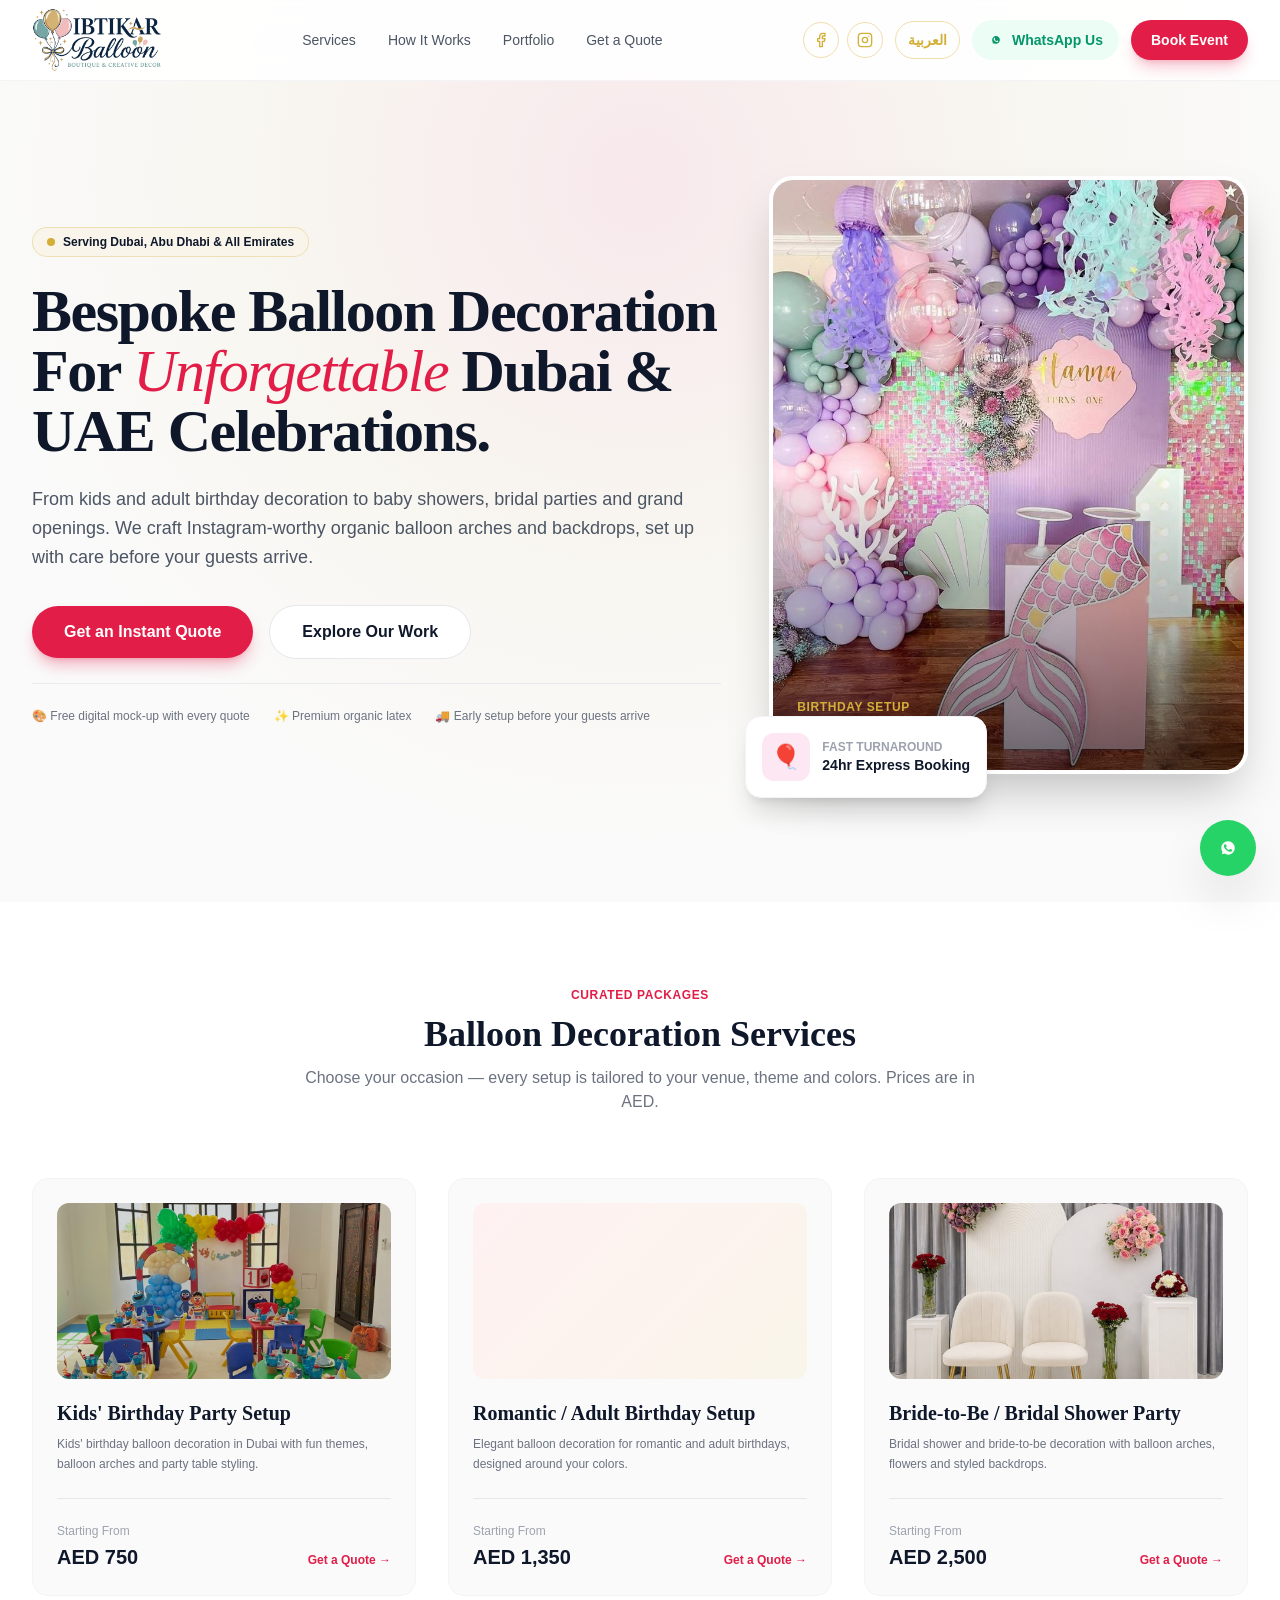
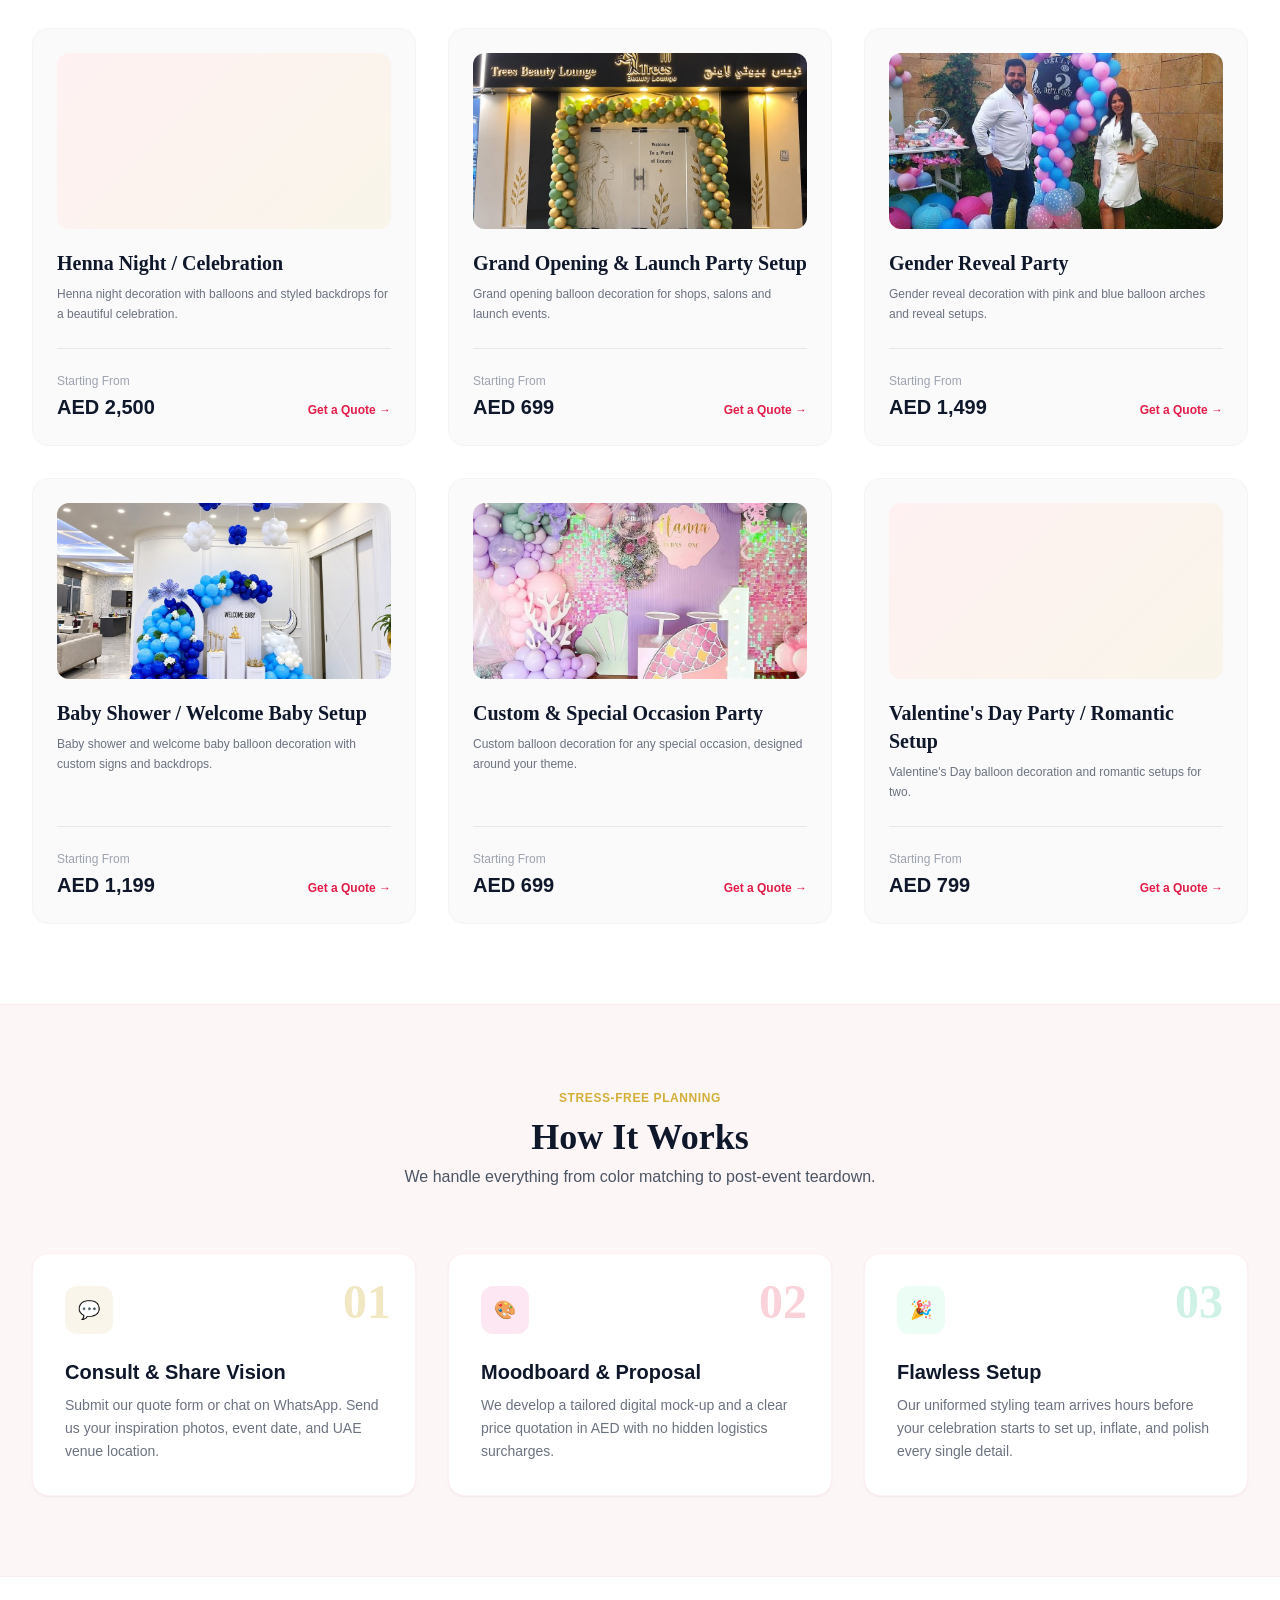
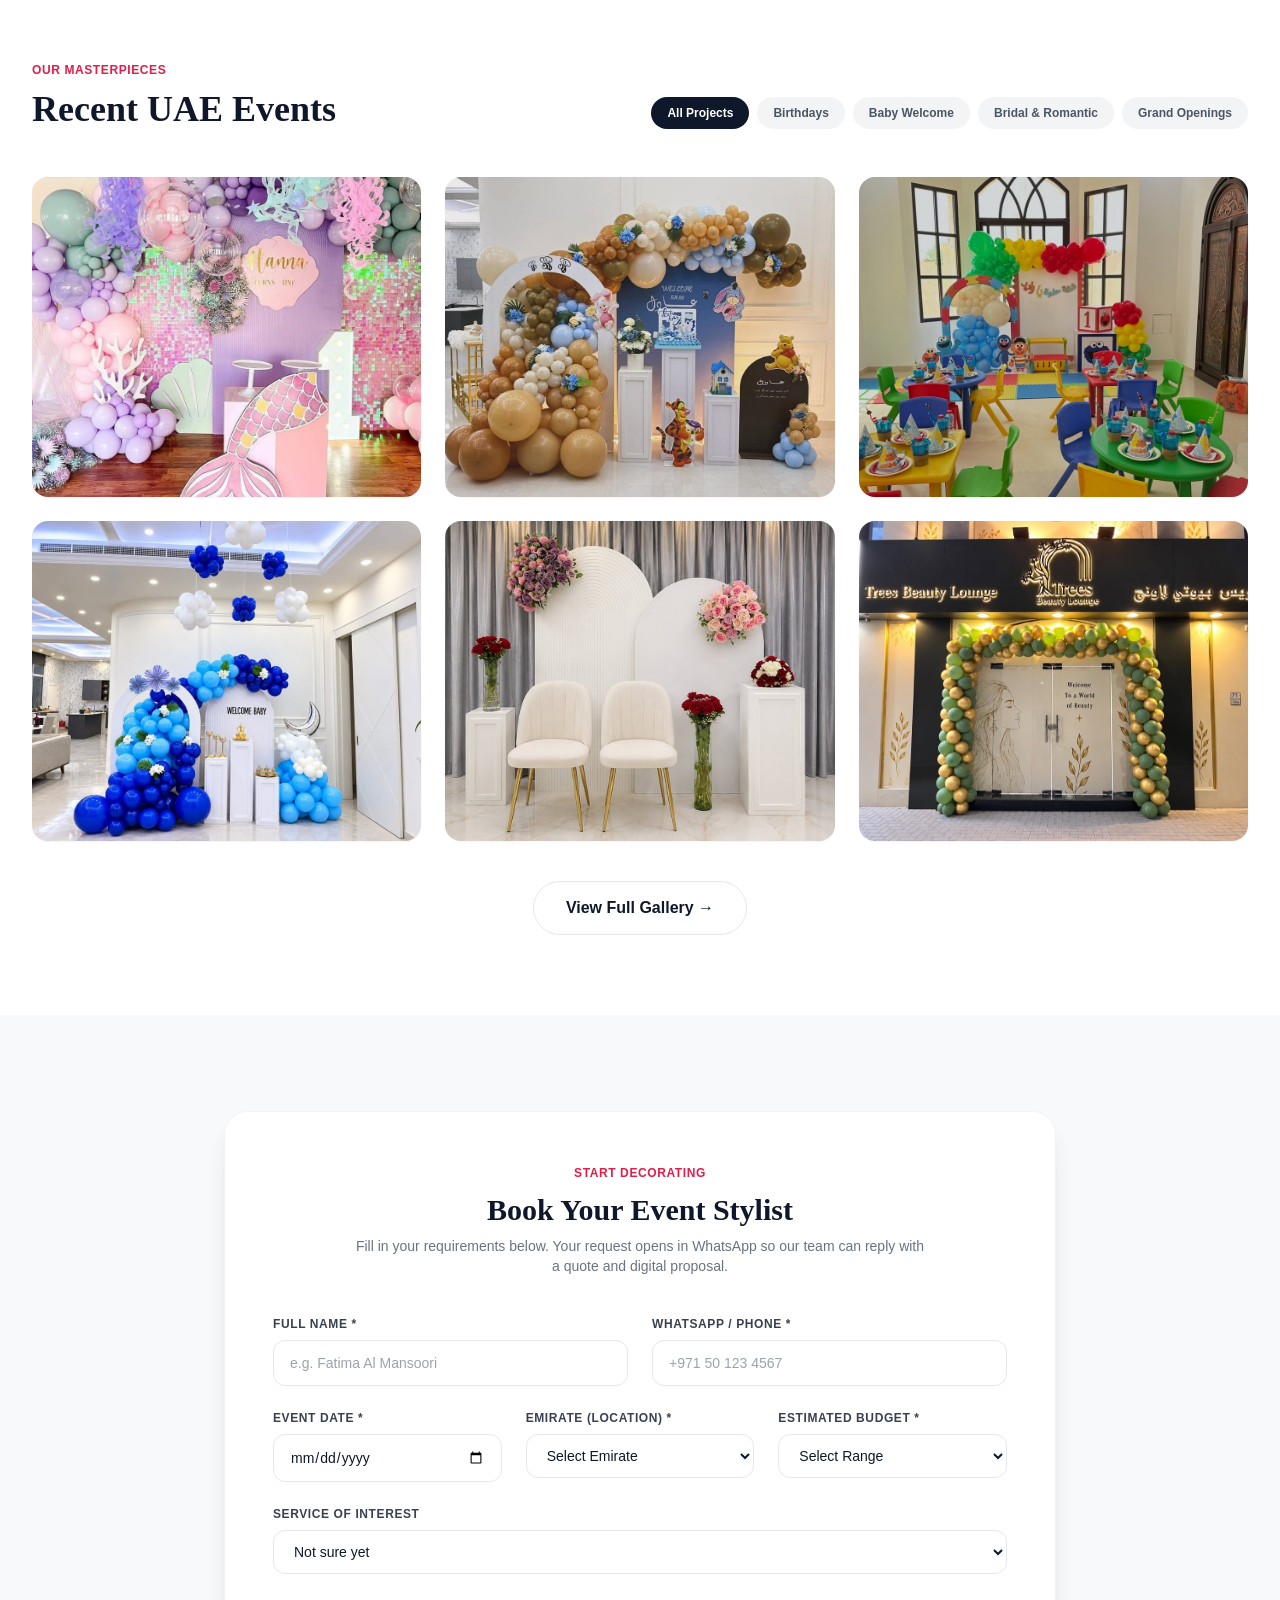
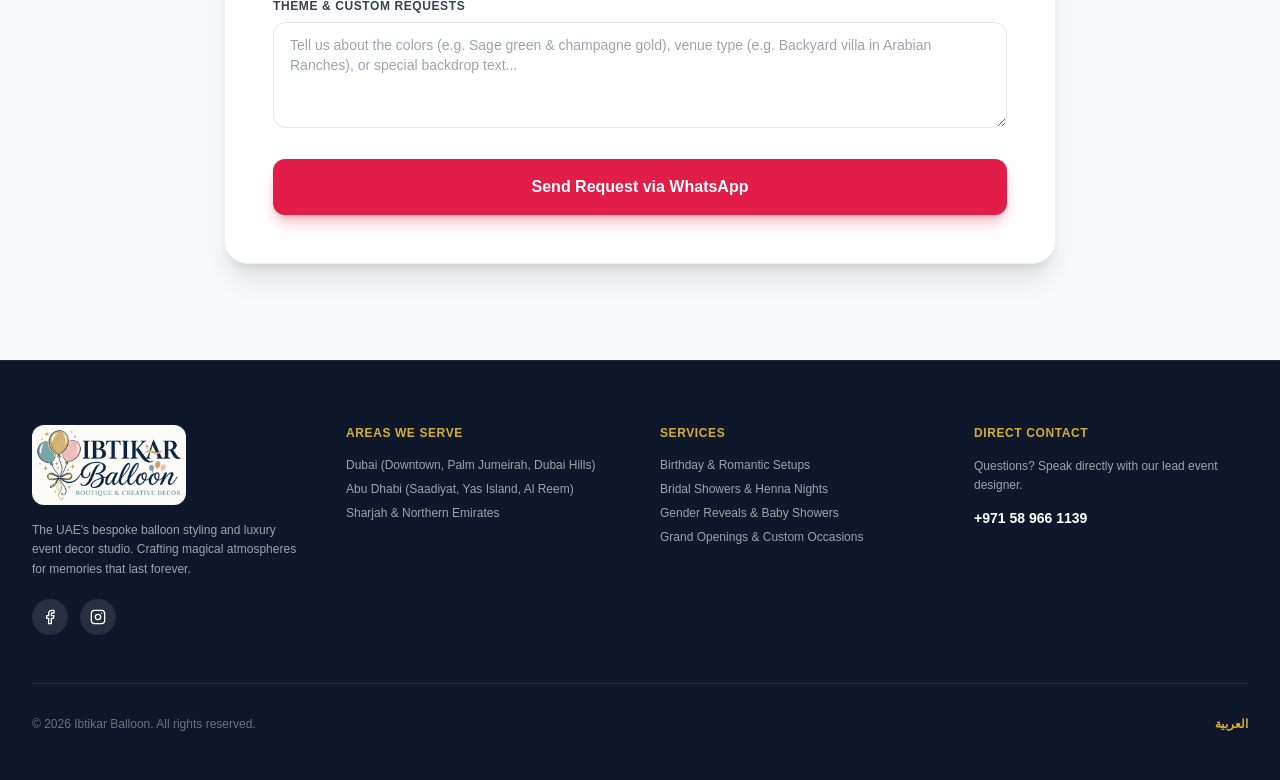
==== index.html @ 16e136cc "Initial site: ibtikarballoons.ae Co-Authored-By: Claude Sonnet 5.5 <noreply@anthropic.com>" ====
<!DOCTYPE html>
<html lang="en" dir="ltr" class="scroll-smooth">
<head>
  <meta charset="UTF-8">
  <meta name="viewport" content="width=device-width, initial-scale=1.0">
  <title>Balloon Decoration Dubai &amp; UAE | Ibtikar Balloon</title>
  <meta name="description" content="Balloon decoration in Dubai &amp; the UAE: birthdays, baby showers, bridal showers, henna nights, gender reveals and grand openings. Get a quote on WhatsApp.">
  <meta name="robots" content="index, follow, max-image-preview:large">
  <meta http-equiv="Content-Security-Policy" content="default-src 'self' file:; script-src 'self' file:; style-src 'self' file: https://fonts.googleapis.com; font-src https://fonts.gstatic.com; img-src 'self' file: data: https://images.unsplash.com; connect-src 'self'; object-src 'none'; base-uri 'self'; form-action 'self'">
  <meta name="referrer" content="strict-origin-when-cross-origin">
  <link rel="canonical" href="https://ibtikarballoons.ae/">
  <link rel="alternate" hreflang="en" href="https://ibtikarballoons.ae/">
  <link rel="alternate" hreflang="ar" href="https://ibtikarballoons.ae/ar/">
  <link rel="alternate" hreflang="x-default" href="https://ibtikarballoons.ae/">
  <meta property="og:type" content="website">
  <meta property="og:site_name" content="Ibtikar Balloon">
  <meta property="og:locale" content="en_AE">
  <meta property="og:locale:alternate" content="ar_AE">
  <meta property="og:url" content="https://ibtikarballoons.ae/">
  <meta property="og:title" content="Balloon Decoration Dubai &amp; UAE | Ibtikar Balloon">
  <meta property="og:description" content="Balloon decoration in Dubai &amp; the UAE: birthdays, baby showers, bridal showers, henna nights, gender reveals and grand openings. Get a quote on WhatsApp.">
  <meta property="og:image" content="https://ibtikarballoons.ae/og-image.jpg">
  <meta property="og:image:width" content="1200">
  <meta property="og:image:height" content="630">
  <meta property="og:image:alt" content="Ibtikar Balloon - Boutique &amp; Creative Decor">
  <meta name="twitter:card" content="summary_large_image">
  <meta name="theme-color" content="#0F2A4D">
  <link rel="icon" type="image/png" href="favicon-96x96.png" sizes="96x96">
  <link rel="shortcut icon" href="favicon.ico">
  <link rel="apple-touch-icon" sizes="180x180" href="apple-touch-icon.png">
  <link rel="manifest" href="site.webmanifest">
  <link rel="preconnect" href="https://fonts.googleapis.com">
  <link rel="preconnect" href="https://fonts.gstatic.com" crossorigin>
  <link href="https://fonts.googleapis.com/css2?family=Plus+Jakarta+Sans:wght@300;400;500;600;700&family=Playfair+Display:ital,wght@0,600;0,700;1,400&family=Noto+Kufi+Arabic:wght@400;600;700&display=swap" rel="stylesheet">
  <link rel="stylesheet" href="styles.css">
  <script type="application/ld+json">
{
  "@context": "https://schema.org",
  "@type": "LocalBusiness",
  "@id": "https://ibtikarballoons.ae/#business",
  "name": "Ibtikar Balloon",
  "url": "https://ibtikarballoons.ae/",
  "image": "https://ibtikarballoons.ae/og-image.jpg",
  "logo": "https://ibtikarballoons.ae/logo.png",
  "description": "Balloon decoration in Dubai & the UAE: birthdays, baby showers, bridal showers, henna nights, gender reveals and grand openings. Get a quote on WhatsApp.",
  "telephone": "+971 58 966 1139",
  "inLanguage": "en",
  "priceRange": "AED 699 - AED 2,500+",
  "areaServed": [
    "Dubai",
    "Abu Dhabi",
    "Sharjah",
    "Ajman",
    "Ras Al Khaimah",
    "Fujairah",
    "Umm Al Quwain"
  ],
  "address": {
    "@type": "PostalAddress",
    "addressCountry": "AE"
  },
  "sameAs": [
    "https://www.facebook.com/ibtballoons/",
    "https://www.instagram.com/ibt_balloons/"
  ],
  "hasOfferCatalog": {
    "@type": "OfferCatalog",
    "name": "Balloon Decoration Services",
    "itemListElement": [
      {
        "@type": "Offer",
        "priceCurrency": "AED",
        "price": "750",
        "itemOffered": {
          "@type": "Service",
          "name": "Kids' Birthday Party Setup"
        }
      },
      {
        "@type": "Offer",
        "priceCurrency": "AED",
        "price": "1350",
        "itemOffered": {
          "@type": "Service",
          "name": "Romantic / Adult Birthday Setup"
        }
      },
      {
        "@type": "Offer",
        "priceCurrency": "AED",
        "price": "2500",
        "itemOffered": {
          "@type": "Service",
          "name": "Bride-to-Be / Bridal Shower Party"
        }
      },
      {
        "@type": "Offer",
        "priceCurrency": "AED",
        "price": "2500",
        "itemOffered": {
          "@type": "Service",
          "name": "Henna Night / Celebration"
        }
      },
      {
        "@type": "Offer",
        "priceCurrency": "AED",
        "price": "699",
        "itemOffered": {
          "@type": "Service",
          "name": "Grand Opening & Launch Party Setup"
        }
      },
      {
        "@type": "Offer",
        "priceCurrency": "AED",
        "price": "1499",
        "itemOffered": {
          "@type": "Service",
          "name": "Gender Reveal Party"
        }
      },
      {
        "@type": "Offer",
        "priceCurrency": "AED",
        "price": "1199",
        "itemOffered": {
          "@type": "Service",
          "name": "Baby Shower / Welcome Baby Setup"
        }
      },
      {
        "@type": "Offer",
        "priceCurrency": "AED",
        "price": "699",
        "itemOffered": {
          "@type": "Service",
          "name": "Custom & Special Occasion Party"
        }
      },
      {
        "@type": "Offer",
        "priceCurrency": "AED",
        "price": "799",
        "itemOffered": {
          "@type": "Service",
          "name": "Valentine's Day Party / Romantic Setup"
        }
      }
    ]
  }
}
  </script>
</head>
<body class="bg-[#FAFAFA] text-brand-dark antialiased font-sans selection:bg-brand-rose selection:text-white">

  <!-- HEADER -->
  <header class="fixed top-0 inset-x-0 z-50 bg-white/90 backdrop-blur-md border-b border-gray-100">
    <div class="max-w-7xl mx-auto px-4 sm:px-6 lg:px-8 h-20 flex items-center justify-between">
      <a href="#" class="flex items-center" aria-label="Ibtikar Balloon - Boutique & Creative Decor">
        <img src="logo.png" alt="Ibtikar Balloon - Boutique & Creative Decor" class="h-16 w-auto mix-blend-multiply" width="900" height="444">
      </a>

      <nav class="hidden md:flex items-center gap-8 text-sm font-medium text-gray-600" aria-label="Main">
        <a href="#services" class="hover:text-brand-rose transition">Services</a>
        <a href="#how-it-works" class="hover:text-brand-rose transition">How It Works</a>
        <a href="#portfolio" class="hover:text-brand-rose transition">Portfolio</a>
        <a href="#quote" class="hover:text-brand-rose transition">Get a Quote</a>
      </nav>

      <div class="hidden md:flex items-center gap-3">
        <div class="hidden lg:flex items-center gap-2">
        <a href="https://www.facebook.com/ibtballoons/" target="_blank" rel="noopener noreferrer me" aria-label="Facebook" class="w-9 h-9 flex items-center justify-center text-brand-gold border border-brand-gold/40 rounded-full hover:bg-brand-gold-light transition">
          <svg class="w-4 h-4" viewBox="0 0 24 24" fill="none" stroke="currentColor" stroke-width="2" stroke-linecap="round" stroke-linejoin="round" aria-hidden="true"><path d="M18 2h-3a5 5 0 0 0-5 5v3H7v4h3v8h4v-8h3l1-4h-4V7a1 1 0 0 1 1-1h3z"/></svg>
        </a>
        <a href="https://www.instagram.com/ibt_balloons/" target="_blank" rel="noopener noreferrer me" aria-label="Instagram" class="w-9 h-9 flex items-center justify-center text-brand-gold border border-brand-gold/40 rounded-full hover:bg-brand-gold-light transition">
          <svg class="w-4 h-4" viewBox="0 0 24 24" fill="none" stroke="currentColor" stroke-width="2" stroke-linecap="round" stroke-linejoin="round" aria-hidden="true"><rect x="2" y="2" width="20" height="20" rx="5"/><circle cx="12" cy="12" r="4"/><line x1="17.5" y1="6.5" x2="17.51" y2="6.5"/></svg>
        </a>
        </div>
        <a href="ar/index.html" hreflang="ar" lang="ar" class="lang-toggle text-sm font-semibold text-brand-gold border border-brand-gold/40 px-3 py-2 rounded-full hover:bg-brand-gold-light transition">العربية</a>
        <a href="https://wa.me/971589661139?text=Hi%20there%2C%20I%20would%20like%20to%20inquire%20about%20balloon%20decor%20for%20an%20event." class="inline-flex items-center gap-2 text-sm font-semibold text-emerald-600 bg-emerald-50 px-4 py-2.5 rounded-full hover:bg-emerald-100 transition" target="_blank" rel="noopener noreferrer">
          <svg class="w-4 h-4 fill-current" viewBox="0 0 24 24" aria-hidden="true"><path d="M12.031 6.172c-3.181 0-5.767 2.586-5.768 5.766-.001 1.298.38 2.27 1.019 3.287l-.582 2.128 2.182-.573c.978.58 1.911.928 3.145.929 3.178 0 5.767-2.587 5.768-5.766 0-3.18-2.587-5.771-5.764-5.771zm3.392 8.244c-.144.405-.837.774-1.17.824-.299.045-.677.063-1.092-.069-.252-.08-.575-.187-.988-.365-1.739-.751-2.874-2.502-2.961-2.617-.087-.116-.708-.94-.708-1.793s.448-1.273.607-1.446c.159-.173.346-.217.462-.217l.332.006c.106.005.249-.04.39.298.144.347.491 1.2.534 1.287.043.087.072.188.014.304-.058.116-.087.188-.173.289l-.26.304c-.087.086-.177.18-.076.354.101.174.449.741.964 1.201.662.591 1.221.774 1.394.86s.275.072.376-.043c.101-.116.433-.506.549-.68.116-.173.231-.145.39-.087s1.011.477 1.184.564.289.13.332.202c.043.072.043.419-.101.824z"/></svg>
          <span>WhatsApp Us</span>
        </a>
        <a href="#quote" class="bg-brand-rose hover:bg-brand-rose-hover text-white text-sm font-semibold px-5 py-2.5 rounded-full shadow-lg shadow-brand-rose/25 transition">Book Event</a>
      </div>

      <button id="mobile-menu-btn" type="button" class="md:hidden p-2 text-gray-700" aria-label="Toggle navigation" aria-expanded="false" aria-controls="mobile-menu">
        <svg class="w-6 h-6" fill="none" stroke="currentColor" viewBox="0 0 24 24"><path stroke-linecap="round" stroke-linejoin="round" stroke-width="2" d="M4 6h16M4 12h16m-7 6h7"/></svg>
      </button>
    </div>

    <div id="mobile-menu" class="hidden md:hidden bg-white border-b border-gray-100 px-6 py-5 space-y-4 text-base font-medium">
      <a href="#services" class="block text-gray-700">Services &amp; Pricing</a>
      <a href="#how-it-works" class="block text-gray-700">How It Works</a>
      <a href="#portfolio" class="block text-gray-700">Portfolio</a>
      <a href="#quote" class="block text-brand-rose font-semibold">Book an Installation</a>
      <a href="https://wa.me/971589661139?text=Hi%20there%2C%20I%20would%20like%20to%20inquire%20about%20balloon%20decor%20for%20an%20event." target="_blank" rel="noopener noreferrer" class="block text-emerald-600 font-semibold pt-2 border-t">Chat on WhatsApp (UAE)</a>
      <div class="flex items-center gap-3 pt-1">
        <a href="https://www.facebook.com/ibtballoons/" target="_blank" rel="noopener noreferrer me" aria-label="Facebook" class="w-9 h-9 flex items-center justify-center text-brand-gold border border-brand-gold/40 rounded-full hover:bg-brand-gold-light transition">
          <svg class="w-4 h-4" viewBox="0 0 24 24" fill="none" stroke="currentColor" stroke-width="2" stroke-linecap="round" stroke-linejoin="round" aria-hidden="true"><path d="M18 2h-3a5 5 0 0 0-5 5v3H7v4h3v8h4v-8h3l1-4h-4V7a1 1 0 0 1 1-1h3z"/></svg>
        </a>
        <a href="https://www.instagram.com/ibt_balloons/" target="_blank" rel="noopener noreferrer me" aria-label="Instagram" class="w-9 h-9 flex items-center justify-center text-brand-gold border border-brand-gold/40 rounded-full hover:bg-brand-gold-light transition">
          <svg class="w-4 h-4" viewBox="0 0 24 24" fill="none" stroke="currentColor" stroke-width="2" stroke-linecap="round" stroke-linejoin="round" aria-hidden="true"><rect x="2" y="2" width="20" height="20" rx="5"/><circle cx="12" cy="12" r="4"/><line x1="17.5" y1="6.5" x2="17.51" y2="6.5"/></svg>
        </a>
        </div>
      <a href="ar/index.html" hreflang="ar" lang="ar" class="lang-toggle block text-brand-gold font-semibold">العربية</a>
    </div>
  </header>

  <main>
  <!-- HERO -->
  <section class="relative pt-32 pb-20 md:pt-44 md:pb-32 overflow-hidden hero-glow">
    <div class="max-w-7xl mx-auto px-4 sm:px-6 lg:px-8">
      <div class="grid grid-cols-1 lg:grid-cols-12 gap-12 items-center">
        <div class="lg:col-span-7 space-y-6 text-center lg:text-start">
          <div class="inline-flex items-center gap-2 bg-brand-gold-light border border-brand-gold/30 px-3.5 py-1.5 rounded-full text-xs font-semibold">
            <span class="w-2 h-2 rounded-full bg-brand-gold animate-pulse"></span>
            <span>Serving Dubai, Abu Dhabi &amp; All Emirates</span>
          </div>
          <h1 class="text-4xl sm:text-5xl lg:text-6xl font-serif font-bold tracking-tight leading-[1.15]">Bespoke Balloon Decoration For <span class="italic text-brand-rose font-normal">Unforgettable</span> Dubai &amp; UAE Celebrations.</h1>
          <p class="text-lg text-gray-600 max-w-2xl mx-auto lg:mx-0 leading-relaxed font-light">From kids and adult birthday decoration to baby showers, bridal parties and grand openings. We craft Instagram-worthy organic balloon arches and backdrops, set up with care before your guests arrive.</p>
          <div class="flex flex-col sm:flex-row items-center justify-center lg:justify-start gap-4 pt-2">
            <a href="#quote" class="w-full sm:w-auto text-center px-8 py-3.5 bg-brand-rose hover:bg-brand-rose-hover text-white font-semibold rounded-full shadow-lg shadow-brand-rose/30 transition hover:-translate-y-0.5">Get an Instant Quote</a>
            <a href="#portfolio" class="w-full sm:w-auto text-center px-8 py-3.5 bg-white border border-gray-200 hover:bg-gray-50 font-semibold rounded-full transition">Explore Our Work</a>
          </div>
          <div class="pt-6 border-t border-gray-200/80 flex flex-wrap items-center justify-center lg:justify-start gap-x-6 gap-y-2 text-xs text-gray-500 font-medium">
            <div>🎨 Free digital mock-up with every quote</div>
            <div>✨ Premium organic latex</div>
            <div>🚚 Early setup before your guests arrive</div>
          </div>
        </div>

        <div class="lg:col-span-5 relative">
          <div class="relative mx-auto max-w-md lg:max-w-none">
            <div class="relative rounded-3xl overflow-hidden shadow-2xl border-4 border-white aspect-[4/5] img-fallback">
              <img src="portfolio/mermaid-birthday.jpg" alt="Mermaid theme birthday balloon decoration" class="w-full h-full object-cover" fetchpriority="high">
              <div class="absolute inset-0 bg-gradient-to-t from-black/60 via-transparent to-transparent flex items-end p-6">
                <div class="text-white">
                  <span class="text-xs uppercase tracking-wider text-brand-gold font-bold">Birthday Setup</span>
                  <p class="font-serif text-lg font-semibold">Mermaid Theme</p>
                </div>
              </div>
            </div>
            <div class="absolute -bottom-6 -start-6 bg-white p-4 rounded-2xl shadow-xl border border-gray-100 flex items-center gap-3">
              <div class="w-12 h-12 rounded-xl bg-pink-100 flex items-center justify-center text-2xl" aria-hidden="true">🎈</div>
              <div>
                <p class="text-xs text-gray-400 uppercase font-semibold">Fast Turnaround</p>
                <p class="text-sm font-bold">24hr Express Booking</p>
              </div>
            </div>
          </div>
        </div>
      </div>
    </div>
  </section>

  <!-- SERVICES -->
  <section id="services" class="py-20 bg-white">
    <div class="max-w-7xl mx-auto px-4 sm:px-6 lg:px-8">
      <div class="text-center max-w-2xl mx-auto mb-16">
        <span class="text-brand-rose font-semibold tracking-wider uppercase text-xs">Curated Packages</span>
        <h2 class="text-3xl sm:text-4xl font-serif font-bold mt-2">Balloon Decoration Services</h2>
        <p class="text-gray-500 mt-3 text-sm sm:text-base">Choose your occasion — every setup is tailored to your venue, theme and colors. Prices are in AED.</p>
      </div>

      <div class="grid grid-cols-1 md:grid-cols-2 lg:grid-cols-3 gap-8">
        <div class="rounded-2xl border border-gray-100 bg-[#FAFAFA] p-6 hover:shadow-xl hover:border-brand-rose/20 transition-all flex flex-col justify-between">
          <div>
            <div class="h-44 rounded-xl overflow-hidden mb-5 img-fallback"><img src="portfolio/kids-party.jpg" alt="Kids&#x27; Birthday Party Setup" loading="lazy" class="w-full h-full object-cover"></div>
            <h3 class="font-serif font-bold text-xl">Kids' Birthday Party Setup</h3>
            <p class="text-gray-500 text-xs mt-2 leading-relaxed">Kids' birthday balloon decoration in Dubai with fun themes, balloon arches and party table styling.</p>
          </div>
          <div class="pt-6 border-t border-gray-200 mt-6">
            <span class="text-xs text-gray-400 block font-medium">Starting From</span>
            <div class="flex items-baseline justify-between mt-1 gap-2">
              <span class="text-xl font-bold">AED 750</span>
              <a href="#quote" data-service="Kids&#39; Birthday Party Setup" class="svc-link text-xs font-bold text-brand-rose hover:underline whitespace-nowrap">Get a Quote →</a>
            </div>
          </div>
        </div>
        <div class="rounded-2xl border border-gray-100 bg-[#FAFAFA] p-6 hover:shadow-xl hover:border-brand-rose/20 transition-all flex flex-col justify-between">
          <div>
            <div class="h-44 rounded-xl overflow-hidden mb-5 img-fallback"><img src="https://images.unsplash.com/photo-1769038932067-6183daa327ad?auto=format&fit=crop&w=600&q=80" alt="Romantic / Adult Birthday Setup" loading="lazy" class="w-full h-full object-cover"></div>
            <h3 class="font-serif font-bold text-xl">Romantic / Adult Birthday Setup</h3>
            <p class="text-gray-500 text-xs mt-2 leading-relaxed">Elegant balloon decoration for romantic and adult birthdays, designed around your colors.</p>
          </div>
          <div class="pt-6 border-t border-gray-200 mt-6">
            <span class="text-xs text-gray-400 block font-medium">Starting From</span>
            <div class="flex items-baseline justify-between mt-1 gap-2">
              <span class="text-xl font-bold">AED 1,350</span>
              <a href="#quote" data-service="Romantic / Adult Birthday Setup" class="svc-link text-xs font-bold text-brand-rose hover:underline whitespace-nowrap">Get a Quote →</a>
            </div>
          </div>
        </div>
        <div class="rounded-2xl border border-gray-100 bg-[#FAFAFA] p-6 hover:shadow-xl hover:border-brand-rose/20 transition-all flex flex-col justify-between">
          <div>
            <div class="h-44 rounded-xl overflow-hidden mb-5 img-fallback"><img src="portfolio/romantic-backdrop.jpg" alt="Bride-to-Be / Bridal Shower Party" loading="lazy" class="w-full h-full object-cover"></div>
            <h3 class="font-serif font-bold text-xl">Bride-to-Be / Bridal Shower Party</h3>
            <p class="text-gray-500 text-xs mt-2 leading-relaxed">Bridal shower and bride-to-be decoration with balloon arches, flowers and styled backdrops.</p>
          </div>
          <div class="pt-6 border-t border-gray-200 mt-6">
            <span class="text-xs text-gray-400 block font-medium">Starting From</span>
            <div class="flex items-baseline justify-between mt-1 gap-2">
              <span class="text-xl font-bold">AED 2,500</span>
              <a href="#quote" data-service="Bride-to-Be / Bridal Shower Party" class="svc-link text-xs font-bold text-brand-rose hover:underline whitespace-nowrap">Get a Quote →</a>
            </div>
          </div>
        </div>
        <div class="rounded-2xl border border-gray-100 bg-[#FAFAFA] p-6 hover:shadow-xl hover:border-brand-rose/20 transition-all flex flex-col justify-between">
          <div>
            <div class="h-44 rounded-xl overflow-hidden mb-5 img-fallback"><img src="https://images.unsplash.com/photo-1732118400647-a81e3b37be87?auto=format&fit=crop&w=600&q=80" alt="Henna Night / Celebration" loading="lazy" class="w-full h-full object-cover"></div>
            <h3 class="font-serif font-bold text-xl">Henna Night / Celebration</h3>
            <p class="text-gray-500 text-xs mt-2 leading-relaxed">Henna night decoration with balloons and styled backdrops for a beautiful celebration.</p>
          </div>
          <div class="pt-6 border-t border-gray-200 mt-6">
            <span class="text-xs text-gray-400 block font-medium">Starting From</span>
            <div class="flex items-baseline justify-between mt-1 gap-2">
              <span class="text-xl font-bold">AED 2,500</span>
              <a href="#quote" data-service="Henna Night / Celebration" class="svc-link text-xs font-bold text-brand-rose hover:underline whitespace-nowrap">Get a Quote →</a>
            </div>
          </div>
        </div>
        <div class="rounded-2xl border border-gray-100 bg-[#FAFAFA] p-6 hover:shadow-xl hover:border-brand-rose/20 transition-all flex flex-col justify-between">
          <div>
            <div class="h-44 rounded-xl overflow-hidden mb-5 img-fallback"><img src="portfolio/grand-opening.jpg" alt="Grand Opening &amp; Launch Party Setup" loading="lazy" class="w-full h-full object-cover"></div>
            <h3 class="font-serif font-bold text-xl">Grand Opening &amp; Launch Party Setup</h3>
            <p class="text-gray-500 text-xs mt-2 leading-relaxed">Grand opening balloon decoration for shops, salons and launch events.</p>
          </div>
          <div class="pt-6 border-t border-gray-200 mt-6">
            <span class="text-xs text-gray-400 block font-medium">Starting From</span>
            <div class="flex items-baseline justify-between mt-1 gap-2">
              <span class="text-xl font-bold">AED 699</span>
              <a href="#quote" data-service="Grand Opening &amp; Launch Party Setup" class="svc-link text-xs font-bold text-brand-rose hover:underline whitespace-nowrap">Get a Quote →</a>
            </div>
          </div>
        </div>
        <div class="rounded-2xl border border-gray-100 bg-[#FAFAFA] p-6 hover:shadow-xl hover:border-brand-rose/20 transition-all flex flex-col justify-between">
          <div>
            <div class="h-44 rounded-xl overflow-hidden mb-5 img-fallback"><img src="portfolio/gender-reveal.jpg" alt="Gender Reveal Party" loading="lazy" class="w-full h-full object-cover"></div>
            <h3 class="font-serif font-bold text-xl">Gender Reveal Party</h3>
            <p class="text-gray-500 text-xs mt-2 leading-relaxed">Gender reveal decoration with pink and blue balloon arches and reveal setups.</p>
          </div>
          <div class="pt-6 border-t border-gray-200 mt-6">
            <span class="text-xs text-gray-400 block font-medium">Starting From</span>
            <div class="flex items-baseline justify-between mt-1 gap-2">
              <span class="text-xl font-bold">AED 1,499</span>
              <a href="#quote" data-service="Gender Reveal Party" class="svc-link text-xs font-bold text-brand-rose hover:underline whitespace-nowrap">Get a Quote →</a>
            </div>
          </div>
        </div>
        <div class="rounded-2xl border border-gray-100 bg-[#FAFAFA] p-6 hover:shadow-xl hover:border-brand-rose/20 transition-all flex flex-col justify-between">
          <div>
            <div class="h-44 rounded-xl overflow-hidden mb-5 img-fallback"><img src="portfolio/welcome-baby.jpg" alt="Baby Shower / Welcome Baby Setup" loading="lazy" class="w-full h-full object-cover"></div>
            <h3 class="font-serif font-bold text-xl">Baby Shower / Welcome Baby Setup</h3>
            <p class="text-gray-500 text-xs mt-2 leading-relaxed">Baby shower and welcome baby balloon decoration with custom signs and backdrops.</p>
          </div>
          <div class="pt-6 border-t border-gray-200 mt-6">
            <span class="text-xs text-gray-400 block font-medium">Starting From</span>
            <div class="flex items-baseline justify-between mt-1 gap-2">
              <span class="text-xl font-bold">AED 1,199</span>
              <a href="#quote" data-service="Baby Shower / Welcome Baby Setup" class="svc-link text-xs font-bold text-brand-rose hover:underline whitespace-nowrap">Get a Quote →</a>
            </div>
          </div>
        </div>
        <div class="rounded-2xl border border-gray-100 bg-[#FAFAFA] p-6 hover:shadow-xl hover:border-brand-rose/20 transition-all flex flex-col justify-between">
          <div>
            <div class="h-44 rounded-xl overflow-hidden mb-5 img-fallback"><img src="portfolio/mermaid-birthday.jpg" alt="Custom &amp; Special Occasion Party" loading="lazy" class="w-full h-full object-cover"></div>
            <h3 class="font-serif font-bold text-xl">Custom &amp; Special Occasion Party</h3>
            <p class="text-gray-500 text-xs mt-2 leading-relaxed">Custom balloon decoration for any special occasion, designed around your theme.</p>
          </div>
          <div class="pt-6 border-t border-gray-200 mt-6">
            <span class="text-xs text-gray-400 block font-medium">Starting From</span>
            <div class="flex items-baseline justify-between mt-1 gap-2">
              <span class="text-xl font-bold">AED 699</span>
              <a href="#quote" data-service="Custom &amp; Special Occasion Party" class="svc-link text-xs font-bold text-brand-rose hover:underline whitespace-nowrap">Get a Quote →</a>
            </div>
          </div>
        </div>
        <div class="rounded-2xl border border-gray-100 bg-[#FAFAFA] p-6 hover:shadow-xl hover:border-brand-rose/20 transition-all flex flex-col justify-between">
          <div>
            <div class="h-44 rounded-xl overflow-hidden mb-5 img-fallback"><img src="https://images.unsplash.com/photo-1530098403657-0d93d64d087d?auto=format&fit=crop&w=600&q=80" alt="Valentine&#x27;s Day Party / Romantic Setup" loading="lazy" class="w-full h-full object-cover"></div>
            <h3 class="font-serif font-bold text-xl">Valentine's Day Party / Romantic Setup</h3>
            <p class="text-gray-500 text-xs mt-2 leading-relaxed">Valentine's Day balloon decoration and romantic setups for two.</p>
          </div>
          <div class="pt-6 border-t border-gray-200 mt-6">
            <span class="text-xs text-gray-400 block font-medium">Starting From</span>
            <div class="flex items-baseline justify-between mt-1 gap-2">
              <span class="text-xl font-bold">AED 799</span>
              <a href="#quote" data-service="Valentine&#39;s Day Party / Romantic Setup" class="svc-link text-xs font-bold text-brand-rose hover:underline whitespace-nowrap">Get a Quote →</a>
            </div>
          </div>
        </div>
      </div>
    </div>
  </section>

  <!-- HOW IT WORKS -->
  <section id="how-it-works" class="py-20 bg-brand-blush/40 border-y border-rose-100/50">
    <div class="max-w-7xl mx-auto px-4 sm:px-6 lg:px-8">
      <div class="text-center max-w-2xl mx-auto mb-16">
        <span class="text-brand-gold font-bold tracking-wider uppercase text-xs">Stress-Free Planning</span>
        <h2 class="text-3xl sm:text-4xl font-serif font-bold mt-2">How It Works</h2>
        <p class="text-gray-600 mt-2 text-sm sm:text-base">We handle everything from color matching to post-event teardown.</p>
      </div>
      <div class="grid grid-cols-1 md:grid-cols-3 gap-8">
        <div class="bg-white p-8 rounded-2xl shadow-sm border border-rose-100/60 relative">
          <span class="text-5xl font-serif font-bold text-brand-gold/30 absolute top-6 end-6" aria-hidden="true">01</span>
          <div class="w-12 h-12 rounded-xl bg-brand-gold-light flex items-center justify-center text-lg mb-6" aria-hidden="true">💬</div>
          <h3 class="text-xl font-bold mb-2">Consult &amp; Share Vision</h3>
          <p class="text-gray-500 text-sm leading-relaxed">Submit our quote form or chat on WhatsApp. Send us your inspiration photos, event date, and UAE venue location.</p>
        </div>
        <div class="bg-white p-8 rounded-2xl shadow-sm border border-rose-100/60 relative">
          <span class="text-5xl font-serif font-bold text-brand-rose/20 absolute top-6 end-6" aria-hidden="true">02</span>
          <div class="w-12 h-12 rounded-xl bg-pink-100 flex items-center justify-center text-lg mb-6" aria-hidden="true">🎨</div>
          <h3 class="text-xl font-bold mb-2">Moodboard &amp; Proposal</h3>
          <p class="text-gray-500 text-sm leading-relaxed">We develop a tailored digital mock-up and a clear price quotation in AED with no hidden logistics surcharges.</p>
        </div>
        <div class="bg-white p-8 rounded-2xl shadow-sm border border-rose-100/60 relative">
          <span class="text-5xl font-serif font-bold text-emerald-500/20 absolute top-6 end-6" aria-hidden="true">03</span>
          <div class="w-12 h-12 rounded-xl bg-emerald-50 flex items-center justify-center text-lg mb-6" aria-hidden="true">🎉</div>
          <h3 class="text-xl font-bold mb-2">Flawless Setup</h3>
          <p class="text-gray-500 text-sm leading-relaxed">Our uniformed styling team arrives hours before your celebration starts to set up, inflate, and polish every single detail.</p>
        </div>
      </div>
    </div>
  </section>

  <!-- PORTFOLIO -->
  <section id="portfolio" class="py-20 bg-white">
    <div class="max-w-7xl mx-auto px-4 sm:px-6 lg:px-8">
      <div class="flex flex-col md:flex-row md:items-end justify-between mb-12 gap-6">
        <div>
          <span class="text-brand-rose font-semibold tracking-wider uppercase text-xs">Our Masterpieces</span>
          <h2 class="text-3xl sm:text-4xl font-serif font-bold mt-2">Recent UAE Events</h2>
        </div>
        <div class="flex flex-wrap gap-2 text-xs font-semibold" id="portfolio-filters" role="group" aria-label="Filter projects">
          <button type="button" aria-pressed="true" class="filter-btn px-4 py-2 rounded-full bg-brand-dark text-white transition" data-filter="all">All Projects</button>
<button type="button" aria-pressed="false" class="filter-btn px-4 py-2 rounded-full bg-gray-100 text-gray-600 hover:bg-gray-200 transition" data-filter="birthdays">Birthdays</button>
          <button type="button" aria-pressed="false" class="filter-btn px-4 py-2 rounded-full bg-gray-100 text-gray-600 hover:bg-gray-200 transition" data-filter="baby">Baby Welcome</button>
          <button type="button" aria-pressed="false" class="filter-btn px-4 py-2 rounded-full bg-gray-100 text-gray-600 hover:bg-gray-200 transition" data-filter="romantic">Bridal &amp; Romantic</button>
          <button type="button" aria-pressed="false" class="filter-btn px-4 py-2 rounded-full bg-gray-100 text-gray-600 hover:bg-gray-200 transition" data-filter="opening">Grand Openings</button>
        </div>
      </div>

      <!-- Captions are always visible on touch screens, hover-reveal on md+ -->
      <div class="grid grid-cols-1 sm:grid-cols-2 lg:grid-cols-3 gap-6" id="portfolio-grid">
        <div class="portfolio-item group relative h-80 rounded-2xl overflow-hidden shadow-sm img-fallback" data-category="birthdays">
          <img src="portfolio/mermaid-birthday.jpg" alt="Birthday Party - Mermaid Theme" loading="lazy" class="w-full h-full object-cover md:group-hover:scale-105 transition duration-500">
          <div class="absolute inset-0 bg-gradient-to-t from-black/70 via-black/20 to-transparent md:opacity-0 md:group-hover:opacity-100 md:group-focus-within:opacity-100 transition duration-300 flex flex-col justify-end p-6 text-white">
            <span class="text-xs uppercase text-brand-gold font-bold">Birthday Party</span>
            <h4 class="font-serif text-lg font-bold">Mermaid Theme</h4>
          </div>
        </div>
        <div class="portfolio-item group relative h-80 rounded-2xl overflow-hidden shadow-sm img-fallback" data-category="birthdays">
          <img src="portfolio/pooh-welcome.jpg" alt="Kids Celebration - Winnie the Pooh Theme" loading="lazy" class="w-full h-full object-cover md:group-hover:scale-105 transition duration-500">
          <div class="absolute inset-0 bg-gradient-to-t from-black/70 via-black/20 to-transparent md:opacity-0 md:group-hover:opacity-100 md:group-focus-within:opacity-100 transition duration-300 flex flex-col justify-end p-6 text-white">
            <span class="text-xs uppercase text-brand-gold font-bold">Kids Celebration</span>
            <h4 class="font-serif text-lg font-bold">Winnie the Pooh Theme</h4>
          </div>
        </div>
        <div class="portfolio-item group relative h-80 rounded-2xl overflow-hidden shadow-sm img-fallback" data-category="birthdays">
          <img src="portfolio/kids-party.jpg" alt="Kids Birthday Party - Colorful Play Party" loading="lazy" class="w-full h-full object-cover md:group-hover:scale-105 transition duration-500">
          <div class="absolute inset-0 bg-gradient-to-t from-black/70 via-black/20 to-transparent md:opacity-0 md:group-hover:opacity-100 md:group-focus-within:opacity-100 transition duration-300 flex flex-col justify-end p-6 text-white">
            <span class="text-xs uppercase text-brand-gold font-bold">Kids Birthday Party</span>
            <h4 class="font-serif text-lg font-bold">Colorful Play Party</h4>
          </div>
        </div>
        <div class="portfolio-item group relative h-80 rounded-2xl overflow-hidden shadow-sm img-fallback" data-category="baby">
          <img src="portfolio/welcome-baby.jpg" alt="Welcome Baby - Blue Balloon Arch" loading="lazy" class="w-full h-full object-cover md:group-hover:scale-105 transition duration-500">
          <div class="absolute inset-0 bg-gradient-to-t from-black/70 via-black/20 to-transparent md:opacity-0 md:group-hover:opacity-100 md:group-focus-within:opacity-100 transition duration-300 flex flex-col justify-end p-6 text-white">
            <span class="text-xs uppercase text-brand-gold font-bold">Welcome Baby</span>
            <h4 class="font-serif text-lg font-bold">Blue Balloon Arch</h4>
          </div>
        </div>
        <div class="portfolio-item group relative h-80 rounded-2xl overflow-hidden shadow-sm img-fallback" data-category="romantic">
          <img src="portfolio/romantic-backdrop.jpg" alt="Bridal / Romantic - White Arch &amp; Roses" loading="lazy" class="w-full h-full object-cover md:group-hover:scale-105 transition duration-500">
          <div class="absolute inset-0 bg-gradient-to-t from-black/70 via-black/20 to-transparent md:opacity-0 md:group-hover:opacity-100 md:group-focus-within:opacity-100 transition duration-300 flex flex-col justify-end p-6 text-white">
            <span class="text-xs uppercase text-brand-gold font-bold">Bridal / Romantic</span>
            <h4 class="font-serif text-lg font-bold">White Arch &amp; Roses</h4>
          </div>
        </div>
        <div class="portfolio-item group relative h-80 rounded-2xl overflow-hidden shadow-sm img-fallback" data-category="opening">
          <img src="portfolio/grand-opening.jpg" alt="Grand Opening - Green &amp; Gold Entrance Arch" loading="lazy" class="w-full h-full object-cover md:group-hover:scale-105 transition duration-500">
          <div class="absolute inset-0 bg-gradient-to-t from-black/70 via-black/20 to-transparent md:opacity-0 md:group-hover:opacity-100 md:group-focus-within:opacity-100 transition duration-300 flex flex-col justify-end p-6 text-white">
            <span class="text-xs uppercase text-brand-gold font-bold">Grand Opening</span>
            <h4 class="font-serif text-lg font-bold">Green &amp; Gold Entrance Arch</h4>
          </div>
        </div>
      </div>
      <div class="text-center mt-10">
        <a href="gallery/index.html" class="inline-block px-8 py-3.5 bg-white border border-gray-200 hover:bg-gray-50 font-semibold rounded-full transition">View Full Gallery →</a>
      </div>
    </div>
  </section>

  <!-- QUOTE FORM -->
  <section id="quote" class="py-24 bg-[#F8F9FA]">
    <div class="max-w-4xl mx-auto px-4 sm:px-6 lg:px-8">
      <div class="bg-white rounded-3xl p-6 sm:p-12 shadow-xl border border-gray-100">
        <div class="text-center max-w-xl mx-auto mb-10">
          <span class="text-brand-rose font-bold text-xs uppercase tracking-wider">Start Decorating</span>
          <h2 class="text-3xl font-serif font-bold mt-2">Book Your Event Stylist</h2>
          <p class="text-gray-500 text-sm mt-2">Fill in your requirements below. Your request opens in WhatsApp so our team can reply with a quote and digital proposal.</p>
        </div>

        <form id="booking-form" data-wa-number="971589661139" class="space-y-6" novalidate>
          <div class="grid grid-cols-1 sm:grid-cols-2 gap-6">
            <div>
              <label for="f-name" class="block text-xs font-semibold text-gray-700 uppercase tracking-wider mb-2">Full Name *</label>
              <input id="f-name" name="name" type="text" required autocomplete="name" placeholder="e.g. Fatima Al Mansoori" class="w-full px-4 py-3 rounded-xl border border-gray-200 text-sm focus:outline-none focus:ring-2 focus:ring-brand-rose/20 focus:border-brand-rose transition">
            </div>
            <div>
              <label for="f-phone" class="block text-xs font-semibold text-gray-700 uppercase tracking-wider mb-2">WhatsApp / Phone *</label>
              <input id="f-phone" name="phone" type="tel" required autocomplete="tel" dir="ltr" placeholder="+971 50 123 4567" class="w-full px-4 py-3 rounded-xl border border-gray-200 text-sm focus:outline-none focus:ring-2 focus:ring-brand-rose/20 focus:border-brand-rose transition">
            </div>
          </div>

          <div class="grid grid-cols-1 sm:grid-cols-3 gap-6">
            <div>
              <label for="f-date" class="block text-xs font-semibold text-gray-700 uppercase tracking-wider mb-2">Event Date *</label>
              <input id="f-date" name="date" type="date" required class="w-full px-4 py-3 rounded-xl border border-gray-200 text-sm focus:outline-none focus:ring-2 focus:ring-brand-rose/20 focus:border-brand-rose transition">
            </div>
            <div>
              <label for="f-emirate" class="block text-xs font-semibold text-gray-700 uppercase tracking-wider mb-2">Emirate (Location) *</label>
              <select id="f-emirate" name="emirate" required class="w-full px-4 py-3 rounded-xl border border-gray-200 text-sm focus:outline-none focus:ring-2 focus:ring-brand-rose/20 focus:border-brand-rose transition bg-white">
                <option value="" disabled selected>Select Emirate</option>
                <option value="Dubai">Dubai</option>
                <option value="Abu Dhabi">Abu Dhabi</option>
                <option value="Sharjah">Sharjah</option>
                <option value="Ajman">Ajman</option>
                <option value="Ras Al Khaimah">Ras Al Khaimah</option>
                <option value="Fujairah">Fujairah</option>
                <option value="Umm Al Quwain">Umm Al Quwain</option>
              </select>
            </div>
            <div>
              <label for="f-budget" class="block text-xs font-semibold text-gray-700 uppercase tracking-wider mb-2">Estimated Budget *</label>
              <select id="f-budget" name="budget" required class="w-full px-4 py-3 rounded-xl border border-gray-200 text-sm focus:outline-none focus:ring-2 focus:ring-brand-rose/20 focus:border-brand-rose transition bg-white">
                <option value="" disabled selected>Select Range</option>
                <option value="AED 350 - 1,500">AED 350 – AED 1,500</option>
                <option value="AED 1,500 - 3,000">AED 1,500 – AED 3,000</option>
                <option value="AED 3,000 - 6,000">AED 3,000 – AED 6,000</option>
                <option value="AED 6,000+">AED 6,000+ (Grand/Corporate)</option>
              </select>
            </div>
          </div>

          <div>
            <label for="f-service" class="block text-xs font-semibold text-gray-700 uppercase tracking-wider mb-2">Service of Interest</label>
            <select id="f-service" name="service" class="w-full px-4 py-3 rounded-xl border border-gray-200 text-sm focus:outline-none focus:ring-2 focus:ring-brand-rose/20 focus:border-brand-rose transition bg-white">
              <option value="">Not sure yet</option>
              <option value="Kids&#39; Birthday Party Setup">Kids' Birthday Party Setup</option>
              <option value="Romantic / Adult Birthday Setup">Romantic / Adult Birthday Setup</option>
              <option value="Bride-to-Be / Bridal Shower Party">Bride-to-Be / Bridal Shower Party</option>
              <option value="Henna Night / Celebration">Henna Night / Celebration</option>
              <option value="Grand Opening &amp; Launch Party Setup">Grand Opening &amp; Launch Party Setup</option>
              <option value="Gender Reveal Party">Gender Reveal Party</option>
              <option value="Baby Shower / Welcome Baby Setup">Baby Shower / Welcome Baby Setup</option>
              <option value="Custom &amp; Special Occasion Party">Custom &amp; Special Occasion Party</option>
              <option value="Valentine&#39;s Day Party / Romantic Setup">Valentine's Day Party / Romantic Setup</option>
            </select>
          </div>

          <div>
            <label for="f-notes" class="block text-xs font-semibold text-gray-700 uppercase tracking-wider mb-2">Theme &amp; Custom Requests</label>
            <textarea id="f-notes" name="notes" rows="4" placeholder="Tell us about the colors (e.g. Sage green &amp; champagne gold), venue type (e.g. Backyard villa in Arabian Ranches), or special backdrop text..." class="w-full px-4 py-3 rounded-xl border border-gray-200 text-sm focus:outline-none focus:ring-2 focus:ring-brand-rose/20 focus:border-brand-rose transition"></textarea>
          </div>

          <p id="form-error" role="alert" class="hidden text-sm text-rose-700 bg-rose-50 border border-rose-200 rounded-xl p-3"></p>

          <button type="submit" class="w-full py-4 bg-brand-rose hover:bg-brand-rose-hover text-white font-bold rounded-xl shadow-lg shadow-brand-rose/30 transition hover:-translate-y-0.5">Send Request via WhatsApp</button>
        </form>

        <div id="form-feedback" role="status" class="hidden mt-6 p-4 rounded-xl bg-emerald-50 text-emerald-800 text-sm border border-emerald-200 text-center font-medium">🎉 WhatsApp should have opened with your request pre-filled. Press send there and our team will reply with moodboard options.</div>
      </div>
    </div>
  </section>
  </main>

  <!-- FOOTER -->
  <footer class="bg-brand-dark text-white pt-16 pb-12 border-t border-gray-800">
    <div class="max-w-7xl mx-auto px-4 sm:px-6 lg:px-8">
      <div class="grid grid-cols-1 md:grid-cols-4 gap-10 pb-12 border-b border-gray-800">
        <div class="space-y-4">
          <img src="logo.png" alt="Ibtikar Balloon" class="h-20 w-auto rounded-xl bg-[#FBFAF7] p-1" width="900" height="444">
          <p class="text-xs text-gray-400 leading-relaxed">The UAE's bespoke balloon styling and luxury event decor studio. Crafting magical atmospheres for memories that last forever.</p>
          <div class="flex items-center gap-3 pt-1">
            <a href="https://www.facebook.com/ibtballoons/" target="_blank" rel="noopener noreferrer me" aria-label="Facebook" class="w-9 h-9 rounded-full bg-white/10 hover:bg-brand-gold hover:text-brand-dark flex items-center justify-center transition">
              <svg class="w-4 h-4" viewBox="0 0 24 24" fill="none" stroke="currentColor" stroke-width="2" stroke-linecap="round" stroke-linejoin="round" aria-hidden="true"><path d="M18 2h-3a5 5 0 0 0-5 5v3H7v4h3v8h4v-8h3l1-4h-4V7a1 1 0 0 1 1-1h3z"/></svg>
            </a>
            <a href="https://www.instagram.com/ibt_balloons/" target="_blank" rel="noopener noreferrer me" aria-label="Instagram" class="w-9 h-9 rounded-full bg-white/10 hover:bg-brand-gold hover:text-brand-dark flex items-center justify-center transition">
              <svg class="w-4 h-4" viewBox="0 0 24 24" fill="none" stroke="currentColor" stroke-width="2" stroke-linecap="round" stroke-linejoin="round" aria-hidden="true"><rect x="2" y="2" width="20" height="20" rx="5"/><circle cx="12" cy="12" r="4"/><line x1="17.5" y1="6.5" x2="17.51" y2="6.5"/></svg>
            </a>
          </div>
        </div>
        <div>
          <h3 class="text-xs font-bold uppercase tracking-wider text-brand-gold mb-4">Areas We Serve</h3>
          <ul class="text-xs space-y-2 text-gray-400">
            <li>Dubai (Downtown, Palm Jumeirah, Dubai Hills)</li>
            <li>Abu Dhabi (Saadiyat, Yas Island, Al Reem)</li>
            <li>Sharjah &amp; Northern Emirates</li>
          </ul>
        </div>
        <div>
          <h3 class="text-xs font-bold uppercase tracking-wider text-brand-gold mb-4">Services</h3>
          <ul class="text-xs space-y-2 text-gray-400">
            <li>Birthday &amp; Romantic Setups</li>
            <li>Bridal Showers &amp; Henna Nights</li>
            <li>Gender Reveals &amp; Baby Showers</li>
            <li>Grand Openings &amp; Custom Occasions</li>
          </ul>
        </div>
        <div>
          <h3 class="text-xs font-bold uppercase tracking-wider text-brand-gold mb-4">Direct Contact</h3>
          <p class="text-xs text-gray-400 leading-relaxed mb-3">Questions? Speak directly with our lead event designer.</p>
          <a href="tel:+971589661139" dir="ltr" class="text-sm font-bold block hover:text-brand-gold transition">+971 58 966 1139</a>
        </div>
      </div>
      <div class="pt-8 flex flex-col sm:flex-row items-center justify-between text-xs text-gray-500 gap-4">
        <p>© <span id="year">2026</span> Ibtikar Balloon. <span>All rights reserved.</span></p>
        <div class="flex gap-6">
          <a href="ar/index.html" hreflang="ar" lang="ar" class="lang-toggle text-brand-gold hover:underline font-semibold">العربية</a>
        </div>
      </div>
    </div>
  </footer>

  <!-- FLOATING WHATSAPP -->
  <a href="https://wa.me/971589661139?text=Hi%20there%2C%20I%20would%20like%20to%20inquire%20about%20balloon%20decor%20for%20an%20event." target="_blank" rel="noopener noreferrer" class="fixed bottom-6 end-6 z-40 bg-[#25D366] text-white p-3.5 rounded-full shadow-2xl hover:scale-110 transition duration-300 flex items-center justify-center" aria-label="Chat on WhatsApp">
    <svg class="w-7 h-7 fill-current" viewBox="0 0 24 24" aria-hidden="true"><path d="M12.031 6.172c-3.181 0-5.767 2.586-5.768 5.766-.001 1.298.38 2.27 1.019 3.287l-.582 2.128 2.182-.573c.978.58 1.911.928 3.145.929 3.178 0 5.767-2.587 5.768-5.766 0-3.18-2.587-5.771-5.764-5.771zm3.392 8.244c-.144.405-.837.774-1.17.824-.299.045-.677.063-1.092-.069-.252-.08-.575-.187-.988-.365-1.739-.751-2.874-2.502-2.961-2.617-.087-.116-.708-.94-.708-1.793s.448-1.273.607-1.446c.159-.173.346-.217.462-.217l.332.006c.106.005.249-.04.39.298.144.347.491 1.2.534 1.287.043.087.072.188.014.304-.058.116-.087.188-.173.289l-.26.304c-.087.086-.177.18-.076.354.101.174.449.741.964 1.201.662.591 1.221.774 1.394.86s.275.072.376-.043c.101-.116.433-.506.549-.68.116-.173.231-.145.39-.087s1.011.477 1.184.564.289.13.332.202c.043.072.043.419-.101.824z"/></svg>
  </a>

  
  <script id="i18n-msgs" type="application/json">{"err_req": "Please fill in all required fields.", "err_phone": "Please enter a valid phone number, e.g. +971 50 123 4567.", "err_date": "Please choose a date that is today or later.", "wa_greet": "Hello! I would like a quote for balloon decor.", "m_name": "Name", "m_phone": "Phone", "m_date": "Event date", "m_emirate": "Emirate", "m_budget": "Budget", "m_service": "Service", "m_notes": "Details"}</script>
  <script src="app.js" defer></script>
</body>
</html>
---- styles.css ----
*,:after,:before{--tw-border-spacing-x:0;--tw-border-spacing-y:0;--tw-translate-x:0;--tw-translate-y:0;--tw-rotate:0;--tw-skew-x:0;--tw-skew-y:0;--tw-scale-x:1;--tw-scale-y:1;--tw-pan-x: ;--tw-pan-y: ;--tw-pinch-zoom: ;--tw-scroll-snap-strictness:proximity;--tw-gradient-from-position: ;--tw-gradient-via-position: ;--tw-gradient-to-position: ;--tw-ordinal: ;--tw-slashed-zero: ;--tw-numeric-figure: ;--tw-numeric-spacing: ;--tw-numeric-fraction: ;--tw-ring-inset: ;--tw-ring-offset-width:0px;--tw-ring-offset-color:#fff;--tw-ring-color:rgba(59,130,246,.5);--tw-ring-offset-shadow:0 0 #0000;--tw-ring-shadow:0 0 #0000;--tw-shadow:0 0 #0000;--tw-shadow-colored:0 0 #0000;--tw-blur: ;--tw-brightness: ;--tw-contrast: ;--tw-grayscale: ;--tw-hue-rotate: ;--tw-invert: ;--tw-saturate: ;--tw-sepia: ;--tw-drop-shadow: ;--tw-backdrop-blur: ;--tw-backdrop-brightness: ;--tw-backdrop-contrast: ;--tw-backdrop-grayscale: ;--tw-backdrop-hue-rotate: ;--tw-backdrop-invert: ;--tw-backdrop-opacity: ;--tw-backdrop-saturate: ;--tw-backdrop-sepia: ;--tw-contain-size: ;--tw-contain-layout: ;--tw-contain-paint: ;--tw-contain-style: }::backdrop{--tw-border-spacing-x:0;--tw-border-spacing-y:0;--tw-translate-x:0;--tw-translate-y:0;--tw-rotate:0;--tw-skew-x:0;--tw-skew-y:0;--tw-scale-x:1;--tw-scale-y:1;--tw-pan-x: ;--tw-pan-y: ;--tw-pinch-zoom: ;--tw-scroll-snap-strictness:proximity;--tw-gradient-from-position: ;--tw-gradient-via-position: ;--tw-gradient-to-position: ;--tw-ordinal: ;--tw-slashed-zero: ;--tw-numeric-figure: ;--tw-numeric-spacing: ;--tw-numeric-fraction: ;--tw-ring-inset: ;--tw-ring-offset-width:0px;--tw-ring-offset-color:#fff;--tw-ring-color:rgba(59,130,246,.5);--tw-ring-offset-shadow:0 0 #0000;--tw-ring-shadow:0 0 #0000;--tw-shadow:0 0 #0000;--tw-shadow-colored:0 0 #0000;--tw-blur: ;--tw-brightness: ;--tw-contrast: ;--tw-grayscale: ;--tw-hue-rotate: ;--tw-invert: ;--tw-saturate: ;--tw-sepia: ;--tw-drop-shadow: ;--tw-backdrop-blur: ;--tw-backdrop-brightness: ;--tw-backdrop-contrast: ;--tw-backdrop-grayscale: ;--tw-backdrop-hue-rotate: ;--tw-backdrop-invert: ;--tw-backdrop-opacity: ;--tw-backdrop-saturate: ;--tw-backdrop-sepia: ;--tw-contain-size: ;--tw-contain-layout: ;--tw-contain-paint: ;--tw-contain-style: }/*! tailwindcss v3.4.17 | MIT License | https://tailwindcss.com*/*,:after,:before{box-sizing:border-box;border:0 solid #e5e7eb}:after,:before{--tw-content:""}:host,html{line-height:1.5;-webkit-text-size-adjust:100%;-moz-tab-size:4;-o-tab-size:4;tab-size:4;font-family:Plus Jakarta Sans,sans-serif;font-feature-settings:normal;font-variation-settings:normal;-webkit-tap-highlight-color:transparent}body{margin:0;line-height:inherit}hr{height:0;color:inherit;border-top-width:1px}abbr:where([title]){-webkit-text-decoration:underline dotted;text-decoration:underline dotted}h1,h2,h3,h4,h5,h6{font-size:inherit;font-weight:inherit}a{color:inherit;text-decoration:inherit}b,strong{font-weight:bolder}code,kbd,pre,samp{font-family:ui-monospace,SFMono-Regular,Menlo,Monaco,Consolas,Liberation Mono,Courier New,monospace;font-feature-settings:normal;font-variation-settings:normal;font-size:1em}small{font-size:80%}sub,sup{font-size:75%;line-height:0;position:relative;vertical-align:baseline}sub{bottom:-.25em}sup{top:-.5em}table{text-indent:0;border-color:inherit;border-collapse:collapse}button,input,optgroup,select,textarea{font-family:inherit;font-feature-settings:inherit;font-variation-settings:inherit;font-size:100%;font-weight:inherit;line-height:inherit;letter-spacing:inherit;color:inherit;margin:0;padding:0}button,select{text-transform:none}button,input:where([type=button]),input:where([type=reset]),input:where([type=submit]){-webkit-appearance:button;background-color:transparent;background-image:none}:-moz-focusring{outline:auto}:-moz-ui-invalid{box-shadow:none}progress{vertical-align:baseline}::-webkit-inner-spin-button,::-webkit-outer-spin-button{height:auto}[type=search]{-webkit-appearance:textfield;outline-offset:-2px}::-webkit-search-decoration{-webkit-appearance:none}::-webkit-file-upload-button{-webkit-appearance:button;font:inherit}summary{display:list-item}blockquote,dd,dl,figure,h1,h2,h3,h4,h5,h6,hr,p,pre{margin:0}fieldset{margin:0}fieldset,legend{padding:0}menu,ol,ul{list-style:none;margin:0;padding:0}dialog{padding:0}textarea{resize:vertical}input::-moz-placeholder,textarea::-moz-placeholder{opacity:1;color:#9ca3af}input::placeholder,textarea::placeholder{opacity:1;color:#9ca3af}[role=button],button{cursor:pointer}:disabled{cursor:default}audio,canvas,embed,iframe,img,object,svg,video{display:block;vertical-align:middle}img,video{max-width:100%;height:auto}[hidden]:where(:not([hidden=until-found])){display:none}.visible{visibility:visible}.fixed{position:fixed}.absolute{position:absolute}.relative{position:relative}.inset-0{inset:0}.inset-x-0{left:0;right:0}.-bottom-6{bottom:-1.5rem}.-start-6{inset-inline-start:-1.5rem}.bottom-0{bottom:0}.bottom-6{bottom:1.5rem}.end-3{inset-inline-end:.75rem}.end-4{inset-inline-end:1rem}.end-6{inset-inline-end:1.5rem}.start-3{inset-inline-start:.75rem}.top-0{top:0}.top-1\/2{top:50%}.top-4{top:1rem}.top-6{top:1.5rem}.z-40{z-index:40}.z-50{z-index:50}.z-\[60\]{z-index:60}.mx-auto{margin-left:auto;margin-right:auto}.mb-10{margin-bottom:2.5rem}.mb-12{margin-bottom:3rem}.mb-16{margin-bottom:4rem}.mb-2{margin-bottom:.5rem}.mb-3{margin-bottom:.75rem}.mb-4{margin-bottom:1rem}.mb-5{margin-bottom:1.25rem}.mb-6{margin-bottom:1.5rem}.mb-8{margin-bottom:2rem}.mt-1{margin-top:.25rem}.mt-10{margin-top:2.5rem}.mt-14{margin-top:3.5rem}.mt-2{margin-top:.5rem}.mt-3{margin-top:.75rem}.mt-6{margin-top:1.5rem}.block{display:block}.inline-block{display:inline-block}.flex{display:flex}.inline-flex{display:inline-flex}.table{display:table}.grid{display:grid}.hidden{display:none}.aspect-\[4\/5\]{aspect-ratio:4/5}.h-11{height:2.75rem}.h-12{height:3rem}.h-16{height:4rem}.h-2{height:.5rem}.h-20{height:5rem}.h-4{height:1rem}.h-44{height:11rem}.h-6{height:1.5rem}.h-7{height:1.75rem}.h-80{height:20rem}.h-9{height:2.25rem}.h-full{height:100%}.max-h-\[80vh\]{max-height:80vh}.w-11{width:2.75rem}.w-12{width:3rem}.w-2{width:.5rem}.w-4{width:1rem}.w-6{width:1.5rem}.w-7{width:1.75rem}.w-9{width:2.25rem}.w-auto{width:auto}.w-full{width:100%}.max-w-2xl{max-width:42rem}.max-w-4xl{max-width:56rem}.max-w-5xl{max-width:64rem}.max-w-7xl{max-width:80rem}.max-w-full{max-width:100%}.max-w-md{max-width:28rem}.max-w-xl{max-width:36rem}.-translate-y-1\/2{--tw-translate-y:-50%;transform:translate(var(--tw-translate-x),var(--tw-translate-y)) rotate(var(--tw-rotate)) skewX(var(--tw-skew-x)) skewY(var(--tw-skew-y)) scaleX(var(--tw-scale-x)) scaleY(var(--tw-scale-y))}@keyframes pulse{50%{opacity:.5}}.animate-pulse{animation:pulse 2s cubic-bezier(.4,0,.6,1) infinite}.grid-cols-1{grid-template-columns:repeat(1,minmax(0,1fr))}.grid-cols-2{grid-template-columns:repeat(2,minmax(0,1fr))}.flex-col{flex-direction:column}.flex-wrap{flex-wrap:wrap}.items-end{align-items:flex-end}.items-center{align-items:center}.items-baseline{align-items:baseline}.justify-end{justify-content:flex-end}.justify-center{justify-content:center}.justify-between{justify-content:space-between}.gap-10{gap:2.5rem}.gap-12{gap:3rem}.gap-2{gap:.5rem}.gap-3{gap:.75rem}.gap-4{gap:1rem}.gap-6{gap:1.5rem}.gap-8{gap:2rem}.gap-x-6{-moz-column-gap:1.5rem;column-gap:1.5rem}.gap-y-2{row-gap:.5rem}.space-y-2>:not([hidden])~:not([hidden]){--tw-space-y-reverse:0;margin-top:calc(.5rem*(1 - var(--tw-space-y-reverse)));margin-bottom:calc(.5rem*var(--tw-space-y-reverse))}.space-y-4>:not([hidden])~:not([hidden]){--tw-space-y-reverse:0;margin-top:calc(1rem*(1 - var(--tw-space-y-reverse)));margin-bottom:calc(1rem*var(--tw-space-y-reverse))}.space-y-6>:not([hidden])~:not([hidden]){--tw-space-y-reverse:0;margin-top:calc(1.5rem*(1 - var(--tw-space-y-reverse)));margin-bottom:calc(1.5rem*var(--tw-space-y-reverse))}.overflow-hidden{overflow:hidden}.scroll-smooth{scroll-behavior:smooth}.whitespace-nowrap{white-space:nowrap}.rounded-2xl{border-radius:1rem}.rounded-3xl{border-radius:1.5rem}.rounded-full{border-radius:9999px}.rounded-xl{border-radius:.75rem}.border{border-width:1px}.border-4{border-width:4px}.border-y{border-top-width:1px}.border-b,.border-y{border-bottom-width:1px}.border-t{border-top-width:1px}.border-brand-gold\/30{border-color:rgba(212,175,55,.3)}.border-brand-gold\/40{border-color:rgba(212,175,55,.4)}.border-emerald-200{--tw-border-opacity:1;border-color:rgb(167 243 208/var(--tw-border-opacity,1))}.border-gray-100{--tw-border-opacity:1;border-color:rgb(243 244 246/var(--tw-border-opacity,1))}.border-gray-200{--tw-border-opacity:1;border-color:rgb(229 231 235/var(--tw-border-opacity,1))}.border-gray-200\/80{border-color:rgba(229,231,235,.8)}.border-gray-800{--tw-border-opacity:1;border-color:rgb(31 41 55/var(--tw-border-opacity,1))}.border-rose-100\/50{border-color:rgba(255,228,230,.5)}.border-rose-100\/60{border-color:rgba(255,228,230,.6)}.border-rose-200{--tw-border-opacity:1;border-color:rgb(254 205 211/var(--tw-border-opacity,1))}.border-white{--tw-border-opacity:1;border-color:rgb(255 255 255/var(--tw-border-opacity,1))}.bg-\[\#25D366\]{--tw-bg-opacity:1;background-color:rgb(37 211 102/var(--tw-bg-opacity,1))}.bg-\[\#F8F9FA\]{--tw-bg-opacity:1;background-color:rgb(248 249 250/var(--tw-bg-opacity,1))}.bg-\[\#FAFAFA\]{--tw-bg-opacity:1;background-color:rgb(250 250 250/var(--tw-bg-opacity,1))}.bg-\[\#FBFAF7\]{--tw-bg-opacity:1;background-color:rgb(251 250 247/var(--tw-bg-opacity,1))}.bg-black\/90{background-color:rgba(0,0,0,.9)}.bg-brand-blush\/40{background-color:rgba(255,241,242,.4)}.bg-brand-dark{--tw-bg-opacity:1;background-color:rgb(15 23 42/var(--tw-bg-opacity,1))}.bg-brand-gold{--tw-bg-opacity:1;background-color:rgb(212 175 55/var(--tw-bg-opacity,1))}.bg-brand-gold-light{--tw-bg-opacity:1;background-color:rgb(249 245 234/var(--tw-bg-opacity,1))}.bg-brand-rose{--tw-bg-opacity:1;background-color:rgb(225 29 72/var(--tw-bg-opacity,1))}.bg-emerald-50{--tw-bg-opacity:1;background-color:rgb(236 253 245/var(--tw-bg-opacity,1))}.bg-gray-100{--tw-bg-opacity:1;background-color:rgb(243 244 246/var(--tw-bg-opacity,1))}.bg-pink-100{--tw-bg-opacity:1;background-color:rgb(252 231 243/var(--tw-bg-opacity,1))}.bg-rose-50{--tw-bg-opacity:1;background-color:rgb(255 241 242/var(--tw-bg-opacity,1))}.bg-white{--tw-bg-opacity:1;background-color:rgb(255 255 255/var(--tw-bg-opacity,1))}.bg-white\/10{background-color:hsla(0,0%,100%,.1)}.bg-white\/90{background-color:hsla(0,0%,100%,.9)}.bg-gradient-to-t{background-image:linear-gradient(to top,var(--tw-gradient-stops))}.from-black\/60{--tw-gradient-from:rgba(0,0,0,.6) var(--tw-gradient-from-position);--tw-gradient-to:transparent var(--tw-gradient-to-position);--tw-gradient-stops:var(--tw-gradient-from),var(--tw-gradient-to)}.from-black\/70{--tw-gradient-from:rgba(0,0,0,.7) var(--tw-gradient-from-position);--tw-gradient-to:transparent var(--tw-gradient-to-position);--tw-gradient-stops:var(--tw-gradient-from),var(--tw-gradient-to)}.via-black\/20{--tw-gradient-to:transparent var(--tw-gradient-to-position);--tw-gradient-stops:var(--tw-gradient-from),rgba(0,0,0,.2) var(--tw-gradient-via-position),var(--tw-gradient-to)}.via-transparent{--tw-gradient-to:transparent var(--tw-gradient-to-position);--tw-gradient-stops:var(--tw-gradient-from),transparent var(--tw-gradient-via-position),var(--tw-gradient-to)}.to-transparent{--tw-gradient-to:transparent var(--tw-gradient-to-position)}.fill-current{fill:currentColor}.object-cover{-o-object-fit:cover;object-fit:cover}.p-1{padding:.25rem}.p-2{padding:.5rem}.p-3{padding:.75rem}.p-3\.5{padding:.875rem}.p-4{padding:1rem}.p-6{padding:1.5rem}.p-8{padding:2rem}.px-3{padding-left:.75rem;padding-right:.75rem}.px-3\.5{padding-left:.875rem;padding-right:.875rem}.px-4{padding-left:1rem;padding-right:1rem}.px-5{padding-left:1.25rem;padding-right:1.25rem}.px-6{padding-left:1.5rem;padding-right:1.5rem}.px-8{padding-left:2rem;padding-right:2rem}.py-1\.5{padding-top:.375rem;padding-bottom:.375rem}.py-2{padding-top:.5rem;padding-bottom:.5rem}.py-2\.5{padding-top:.625rem;padding-bottom:.625rem}.py-20{padding-top:5rem;padding-bottom:5rem}.py-24{padding-top:6rem;padding-bottom:6rem}.py-3{padding-top:.75rem;padding-bottom:.75rem}.py-3\.5{padding-top:.875rem;padding-bottom:.875rem}.py-4{padding-top:1rem;padding-bottom:1rem}.py-5{padding-top:1.25rem;padding-bottom:1.25rem}.pb-12{padding-bottom:3rem}.pb-20{padding-bottom:5rem}.pt-1{padding-top:.25rem}.pt-16{padding-top:4rem}.pt-2{padding-top:.5rem}.pt-32{padding-top:8rem}.pt-6{padding-top:1.5rem}.pt-8{padding-top:2rem}.text-center{text-align:center}.text-start{text-align:start}.font-sans{font-family:Plus Jakarta Sans,sans-serif}.font-serif{font-family:Playfair Display,serif}.text-2xl{font-size:1.5rem;line-height:2rem}.text-3xl{font-size:1.875rem;line-height:2.25rem}.text-4xl{font-size:2.25rem;line-height:2.5rem}.text-5xl{font-size:3rem;line-height:1}.text-base{font-size:1rem;line-height:1.5rem}.text-lg{font-size:1.125rem;line-height:1.75rem}.text-sm{font-size:.875rem;line-height:1.25rem}.text-xl{font-size:1.25rem;line-height:1.75rem}.text-xs{font-size:.75rem;line-height:1rem}.font-bold{font-weight:700}.font-light{font-weight:300}.font-medium{font-weight:500}.font-normal{font-weight:400}.font-semibold{font-weight:600}.uppercase{text-transform:uppercase}.italic{font-style:italic}.leading-\[1\.15\]{line-height:1.15}.leading-none{line-height:1}.leading-relaxed{line-height:1.625}.tracking-tight{letter-spacing:-.025em}.tracking-wider{letter-spacing:.05em}.text-brand-dark{--tw-text-opacity:1;color:rgb(15 23 42/var(--tw-text-opacity,1))}.text-brand-gold{--tw-text-opacity:1;color:rgb(212 175 55/var(--tw-text-opacity,1))}.text-brand-gold\/30{color:rgba(212,175,55,.3)}.text-brand-rose{--tw-text-opacity:1;color:rgb(225 29 72/var(--tw-text-opacity,1))}.text-brand-rose\/20{color:rgba(225,29,72,.2)}.text-emerald-500\/20{color:rgba(16,185,129,.2)}.text-emerald-600{--tw-text-opacity:1;color:rgb(5 150 105/var(--tw-text-opacity,1))}.text-emerald-800{--tw-text-opacity:1;color:rgb(6 95 70/var(--tw-text-opacity,1))}.text-gray-400{--tw-text-opacity:1;color:rgb(156 163 175/var(--tw-text-opacity,1))}.text-gray-500{--tw-text-opacity:1;color:rgb(107 114 128/var(--tw-text-opacity,1))}.text-gray-600{--tw-text-opacity:1;color:rgb(75 85 99/var(--tw-text-opacity,1))}.text-gray-700{--tw-text-opacity:1;color:rgb(55 65 81/var(--tw-text-opacity,1))}.text-rose-700{--tw-text-opacity:1;color:rgb(190 18 60/var(--tw-text-opacity,1))}.text-white{--tw-text-opacity:1;color:rgb(255 255 255/var(--tw-text-opacity,1))}.text-white\/90{color:hsla(0,0%,100%,.9)}.antialiased{-webkit-font-smoothing:antialiased;-moz-osx-font-smoothing:grayscale}.mix-blend-multiply{mix-blend-mode:multiply}.shadow-2xl{--tw-shadow:0 25px 50px -12px rgba(0,0,0,.25);--tw-shadow-colored:0 25px 50px -12px var(--tw-shadow-color)}.shadow-2xl,.shadow-lg{box-shadow:var(--tw-ring-offset-shadow,0 0 #0000),var(--tw-ring-shadow,0 0 #0000),var(--tw-shadow)}.shadow-lg{--tw-shadow:0 10px 15px -3px rgba(0,0,0,.1),0 4px 6px -4px rgba(0,0,0,.1);--tw-shadow-colored:0 10px 15px -3px var(--tw-shadow-color),0 4px 6px -4px var(--tw-shadow-color)}.shadow-sm{--tw-shadow:0 1px 2px 0 rgba(0,0,0,.05);--tw-shadow-colored:0 1px 2px 0 var(--tw-shadow-color)}.shadow-sm,.shadow-xl{box-shadow:var(--tw-ring-offset-shadow,0 0 #0000),var(--tw-ring-shadow,0 0 #0000),var(--tw-shadow)}.shadow-xl{--tw-shadow:0 20px 25px -5px rgba(0,0,0,.1),0 8px 10px -6px rgba(0,0,0,.1);--tw-shadow-colored:0 20px 25px -5px var(--tw-shadow-color),0 8px 10px -6px var(--tw-shadow-color)}.shadow-brand-rose\/25{--tw-shadow-color:rgba(225,29,72,.25);--tw-shadow:var(--tw-shadow-colored)}.shadow-brand-rose\/30{--tw-shadow-color:rgba(225,29,72,.3);--tw-shadow:var(--tw-shadow-colored)}.backdrop-blur-md{--tw-backdrop-blur:blur(12px);-webkit-backdrop-filter:var(--tw-backdrop-blur) var(--tw-backdrop-brightness) var(--tw-backdrop-contrast) var(--tw-backdrop-grayscale) var(--tw-backdrop-hue-rotate) var(--tw-backdrop-invert) var(--tw-backdrop-opacity) var(--tw-backdrop-saturate) var(--tw-backdrop-sepia);backdrop-filter:var(--tw-backdrop-blur) var(--tw-backdrop-brightness) var(--tw-backdrop-contrast) var(--tw-backdrop-grayscale) var(--tw-backdrop-hue-rotate) var(--tw-backdrop-invert) var(--tw-backdrop-opacity) var(--tw-backdrop-saturate) var(--tw-backdrop-sepia)}.transition{transition-property:color,background-color,border-color,text-decoration-color,fill,stroke,opacity,box-shadow,transform,filter,-webkit-backdrop-filter;transition-property:color,background-color,border-color,text-decoration-color,fill,stroke,opacity,box-shadow,transform,filter,backdrop-filter;transition-property:color,background-color,border-color,text-decoration-color,fill,stroke,opacity,box-shadow,transform,filter,backdrop-filter,-webkit-backdrop-filter;transition-timing-function:cubic-bezier(.4,0,.2,1);transition-duration:.15s}.transition-all{transition-property:all;transition-timing-function:cubic-bezier(.4,0,.2,1);transition-duration:.15s}.duration-300{transition-duration:.3s}.duration-500{transition-duration:.5s}.scroll-smooth{scroll-behavior:smooth}.gold-gradient{background:linear-gradient(135deg,#d4af37,#f59e0b)}.hero-glow{background:radial-gradient(circle at 50% 20%,rgba(225,29,72,.08) 0,rgba(212,175,55,.05) 40%,transparent 70%)}html[lang=ar] .font-serif,html[lang=ar] body{font-family:Noto Kufi Arabic,sans-serif}html[lang=ar] .italic{font-style:normal}.img-fallback{background:linear-gradient(135deg,#fff1f2,#f9f5ea)}.selection\:bg-brand-rose ::-moz-selection{--tw-bg-opacity:1;background-color:rgb(225 29 72/var(--tw-bg-opacity,1))}.selection\:bg-brand-rose ::selection{--tw-bg-opacity:1;background-color:rgb(225 29 72/var(--tw-bg-opacity,1))}.selection\:text-white ::-moz-selection{--tw-text-opacity:1;color:rgb(255 255 255/var(--tw-text-opacity,1))}.selection\:text-white ::selection{--tw-text-opacity:1;color:rgb(255 255 255/var(--tw-text-opacity,1))}.selection\:bg-brand-rose::-moz-selection{--tw-bg-opacity:1;background-color:rgb(225 29 72/var(--tw-bg-opacity,1))}.selection\:bg-brand-rose::selection{--tw-bg-opacity:1;background-color:rgb(225 29 72/var(--tw-bg-opacity,1))}.selection\:text-white::-moz-selection{--tw-text-opacity:1;color:rgb(255 255 255/var(--tw-text-opacity,1))}.selection\:text-white::selection{--tw-text-opacity:1;color:rgb(255 255 255/var(--tw-text-opacity,1))}.hover\:-translate-y-0\.5:hover{--tw-translate-y:-0.125rem}.hover\:-translate-y-0\.5:hover,.hover\:scale-110:hover{transform:translate(var(--tw-translate-x),var(--tw-translate-y)) rotate(var(--tw-rotate)) skewX(var(--tw-skew-x)) skewY(var(--tw-skew-y)) scaleX(var(--tw-scale-x)) scaleY(var(--tw-scale-y))}.hover\:scale-110:hover{--tw-scale-x:1.1;--tw-scale-y:1.1}.hover\:border-brand-rose\/20:hover{border-color:rgba(225,29,72,.2)}.hover\:bg-brand-gold:hover{--tw-bg-opacity:1;background-color:rgb(212 175 55/var(--tw-bg-opacity,1))}.hover\:bg-brand-gold-light:hover{--tw-bg-opacity:1;background-color:rgb(249 245 234/var(--tw-bg-opacity,1))}.hover\:bg-brand-rose-hover:hover{--tw-bg-opacity:1;background-color:rgb(190 18 60/var(--tw-bg-opacity,1))}.hover\:bg-emerald-100:hover{--tw-bg-opacity:1;background-color:rgb(209 250 229/var(--tw-bg-opacity,1))}.hover\:bg-gray-200:hover{--tw-bg-opacity:1;background-color:rgb(229 231 235/var(--tw-bg-opacity,1))}.hover\:bg-gray-50:hover{--tw-bg-opacity:1;background-color:rgb(249 250 251/var(--tw-bg-opacity,1))}.hover\:bg-white\/20:hover{background-color:hsla(0,0%,100%,.2)}.hover\:text-brand-dark:hover{--tw-text-opacity:1;color:rgb(15 23 42/var(--tw-text-opacity,1))}.hover\:text-brand-gold:hover{--tw-text-opacity:1;color:rgb(212 175 55/var(--tw-text-opacity,1))}.hover\:text-brand-rose:hover{--tw-text-opacity:1;color:rgb(225 29 72/var(--tw-text-opacity,1))}.hover\:underline:hover{text-decoration-line:underline}.hover\:shadow-xl:hover{--tw-shadow:0 20px 25px -5px rgba(0,0,0,.1),0 8px 10px -6px rgba(0,0,0,.1);--tw-shadow-colored:0 20px 25px -5px var(--tw-shadow-color),0 8px 10px -6px var(--tw-shadow-color);box-shadow:var(--tw-ring-offset-shadow,0 0 #0000),var(--tw-ring-shadow,0 0 #0000),var(--tw-shadow)}.focus\:border-brand-rose:focus{--tw-border-opacity:1;border-color:rgb(225 29 72/var(--tw-border-opacity,1))}.focus\:outline-none:focus{outline:2px solid transparent;outline-offset:2px}.focus\:ring-2:focus{--tw-ring-offset-shadow:var(--tw-ring-inset) 0 0 0 var(--tw-ring-offset-width) var(--tw-ring-offset-color);--tw-ring-shadow:var(--tw-ring-inset) 0 0 0 calc(2px + var(--tw-ring-offset-width)) var(--tw-ring-color);box-shadow:var(--tw-ring-offset-shadow),var(--tw-ring-shadow),var(--tw-shadow,0 0 #0000)}.focus\:ring-brand-rose\/20:focus{--tw-ring-color:rgba(225,29,72,.2)}.focus-visible\:ring-4:focus-visible{--tw-ring-offset-shadow:var(--tw-ring-inset) 0 0 0 var(--tw-ring-offset-width) var(--tw-ring-offset-color);--tw-ring-shadow:var(--tw-ring-inset) 0 0 0 calc(4px + var(--tw-ring-offset-width)) var(--tw-ring-color);box-shadow:var(--tw-ring-offset-shadow),var(--tw-ring-shadow),var(--tw-shadow,0 0 #0000)}.focus-visible\:ring-brand-gold\/50:focus-visible{--tw-ring-color:rgba(212,175,55,.5)}@media (min-width:640px){.sm\:w-auto{width:auto}.sm\:grid-cols-2{grid-template-columns:repeat(2,minmax(0,1fr))}.sm\:grid-cols-3{grid-template-columns:repeat(3,minmax(0,1fr))}.sm\:flex-row{flex-direction:row}.sm\:gap-5{gap:1.25rem}.sm\:p-12{padding:3rem}.sm\:px-6{padding-left:1.5rem;padding-right:1.5rem}.sm\:text-4xl{font-size:2.25rem;line-height:2.5rem}.sm\:text-5xl{font-size:3rem;line-height:1}.sm\:text-base{font-size:1rem;line-height:1.5rem}}@media (min-width:768px){.md\:flex{display:flex}.md\:hidden{display:none}.md\:grid-cols-2{grid-template-columns:repeat(2,minmax(0,1fr))}.md\:grid-cols-3{grid-template-columns:repeat(3,minmax(0,1fr))}.md\:grid-cols-4{grid-template-columns:repeat(4,minmax(0,1fr))}.md\:flex-row{flex-direction:row}.md\:items-end{align-items:flex-end}.md\:pb-32{padding-bottom:8rem}.md\:pt-44{padding-top:11rem}.md\:opacity-0{opacity:0}.group:focus-within .md\:group-focus-within\:opacity-100{opacity:1}.group:hover .md\:group-hover\:scale-105{--tw-scale-x:1.05;--tw-scale-y:1.05;transform:translate(var(--tw-translate-x),var(--tw-translate-y)) rotate(var(--tw-rotate)) skewX(var(--tw-skew-x)) skewY(var(--tw-skew-y)) scaleX(var(--tw-scale-x)) scaleY(var(--tw-scale-y))}.group:hover .md\:group-hover\:opacity-100{opacity:1}}@media (min-width:1024px){.lg\:col-span-5{grid-column:span 5/span 5}.lg\:col-span-7{grid-column:span 7/span 7}.lg\:mx-0{margin-left:0;margin-right:0}.lg\:flex{display:flex}.lg\:max-w-none{max-width:none}.lg\:grid-cols-12{grid-template-columns:repeat(12,minmax(0,1fr))}.lg\:grid-cols-3{grid-template-columns:repeat(3,minmax(0,1fr))}.lg\:grid-cols-4{grid-template-columns:repeat(4,minmax(0,1fr))}.lg\:justify-start{justify-content:flex-start}.lg\:px-8{padding-left:2rem;padding-right:2rem}.lg\:text-start{text-align:start}.lg\:text-6xl{font-size:3.75rem;line-height:1}}
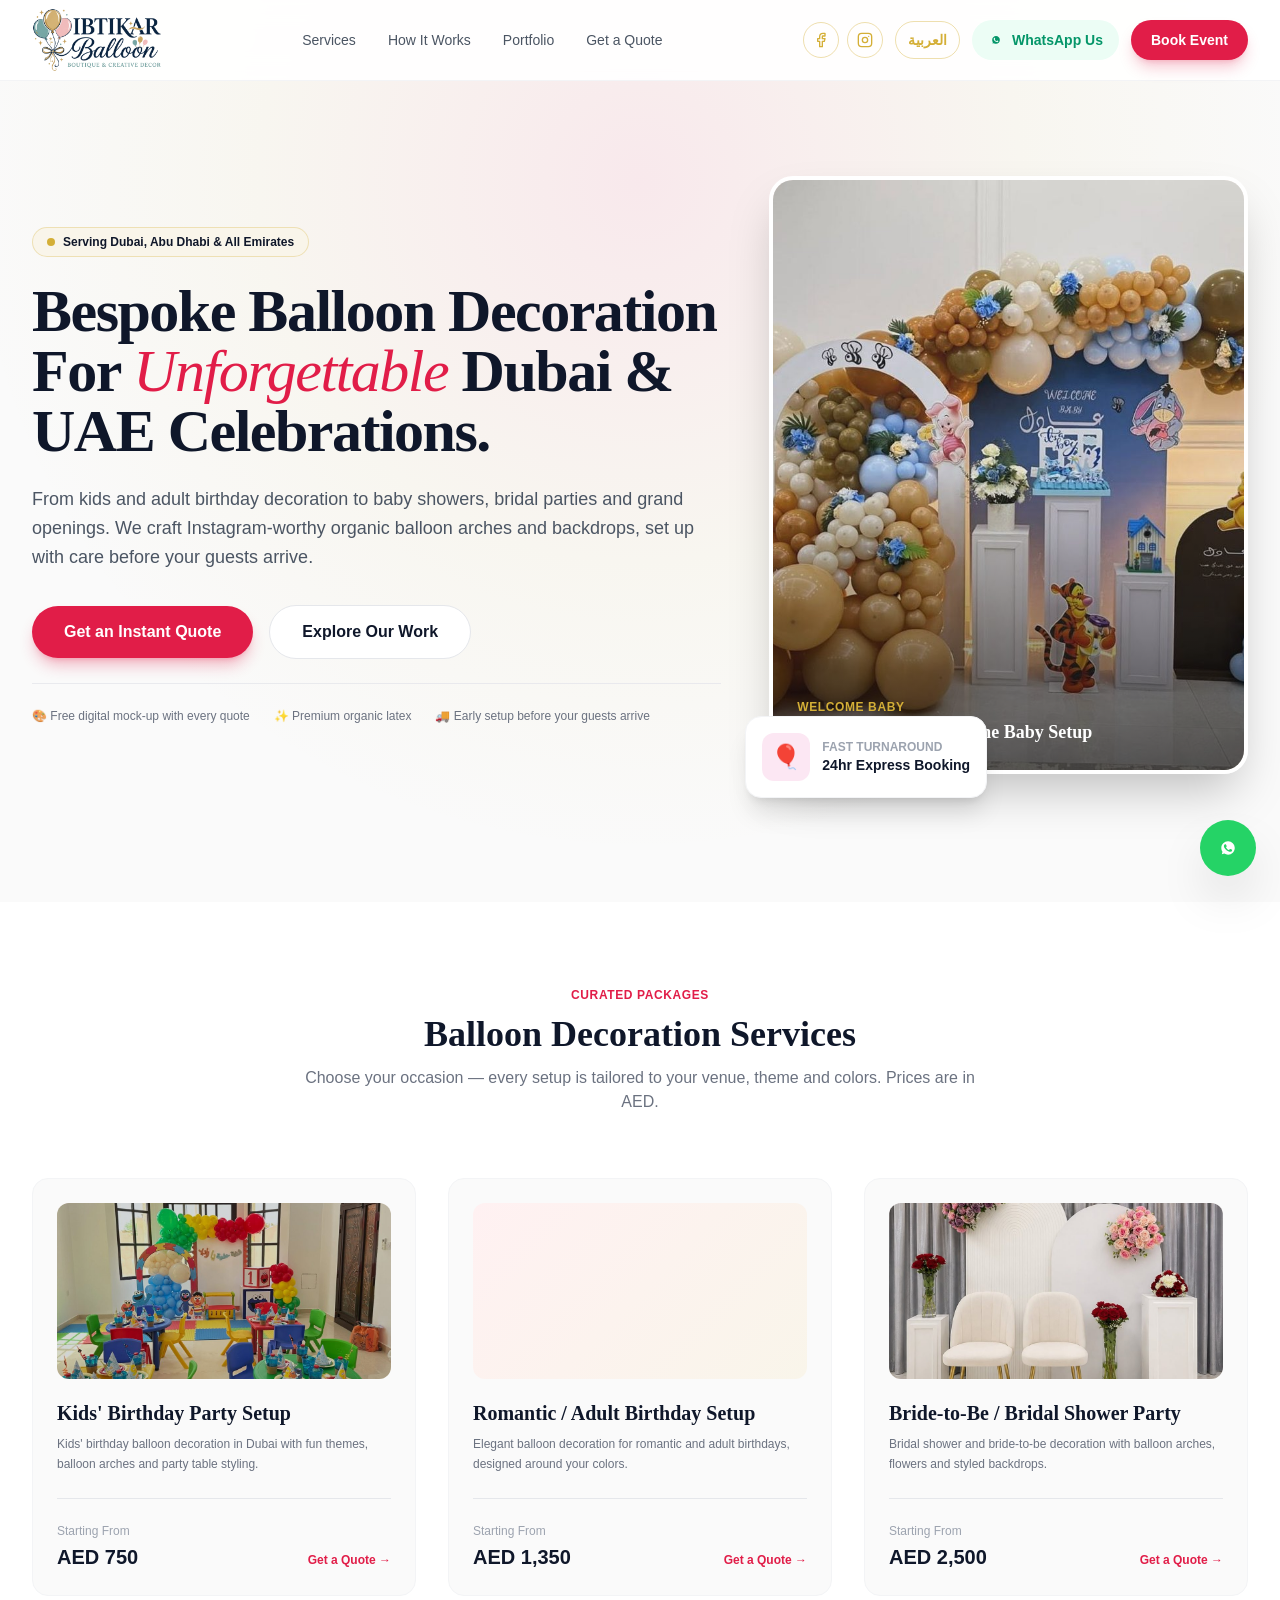
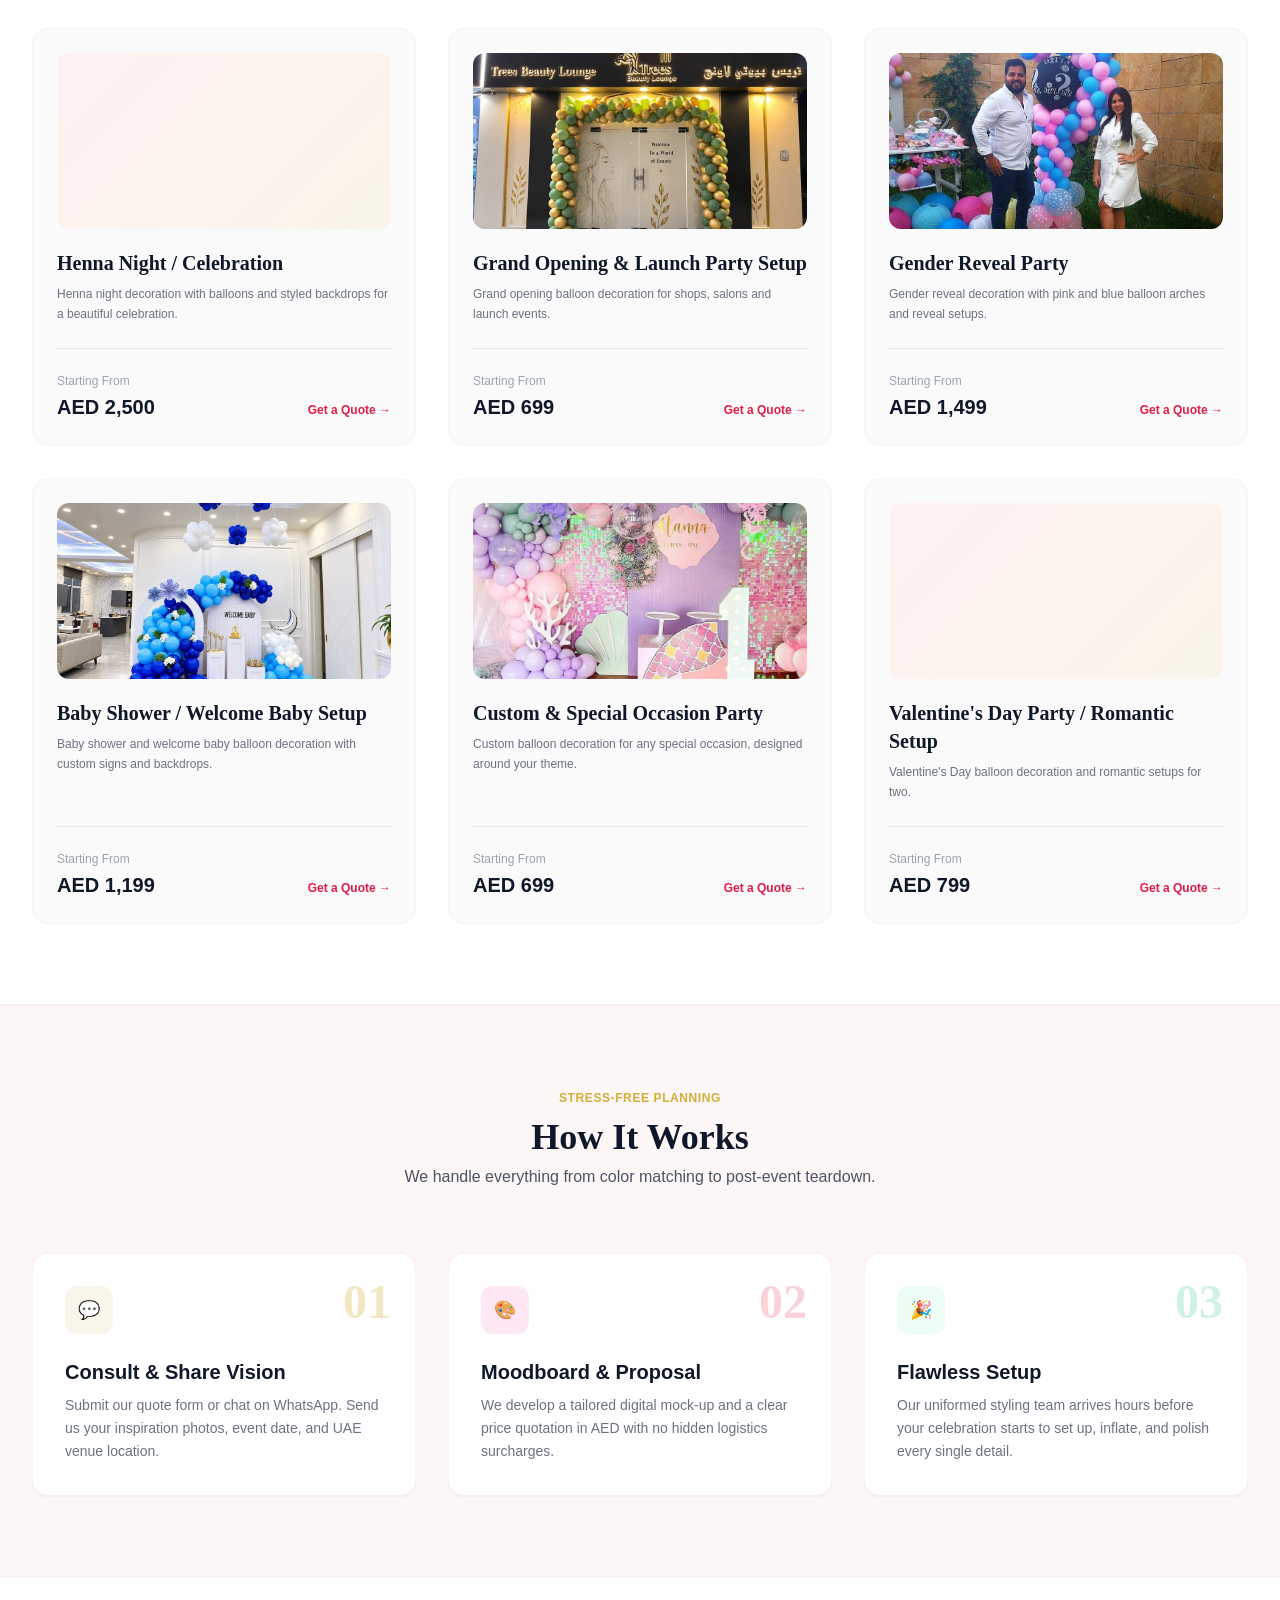
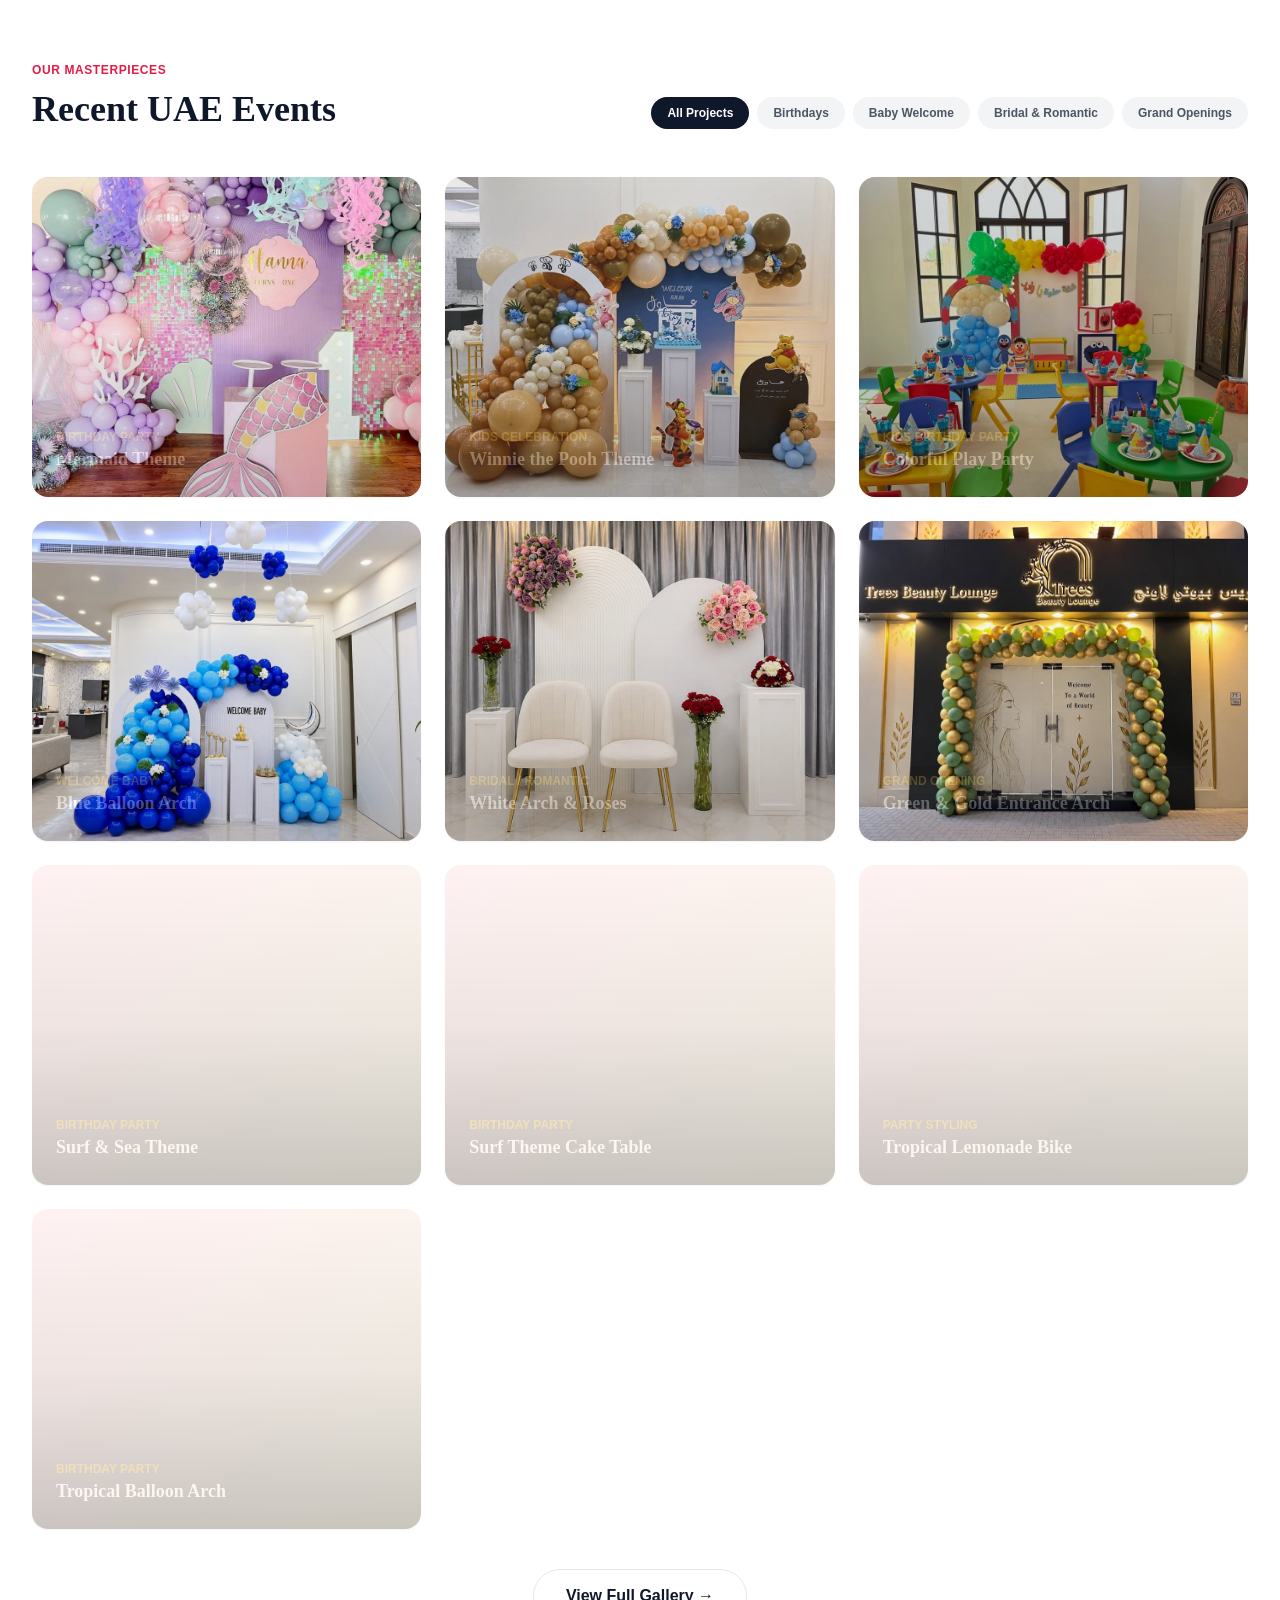
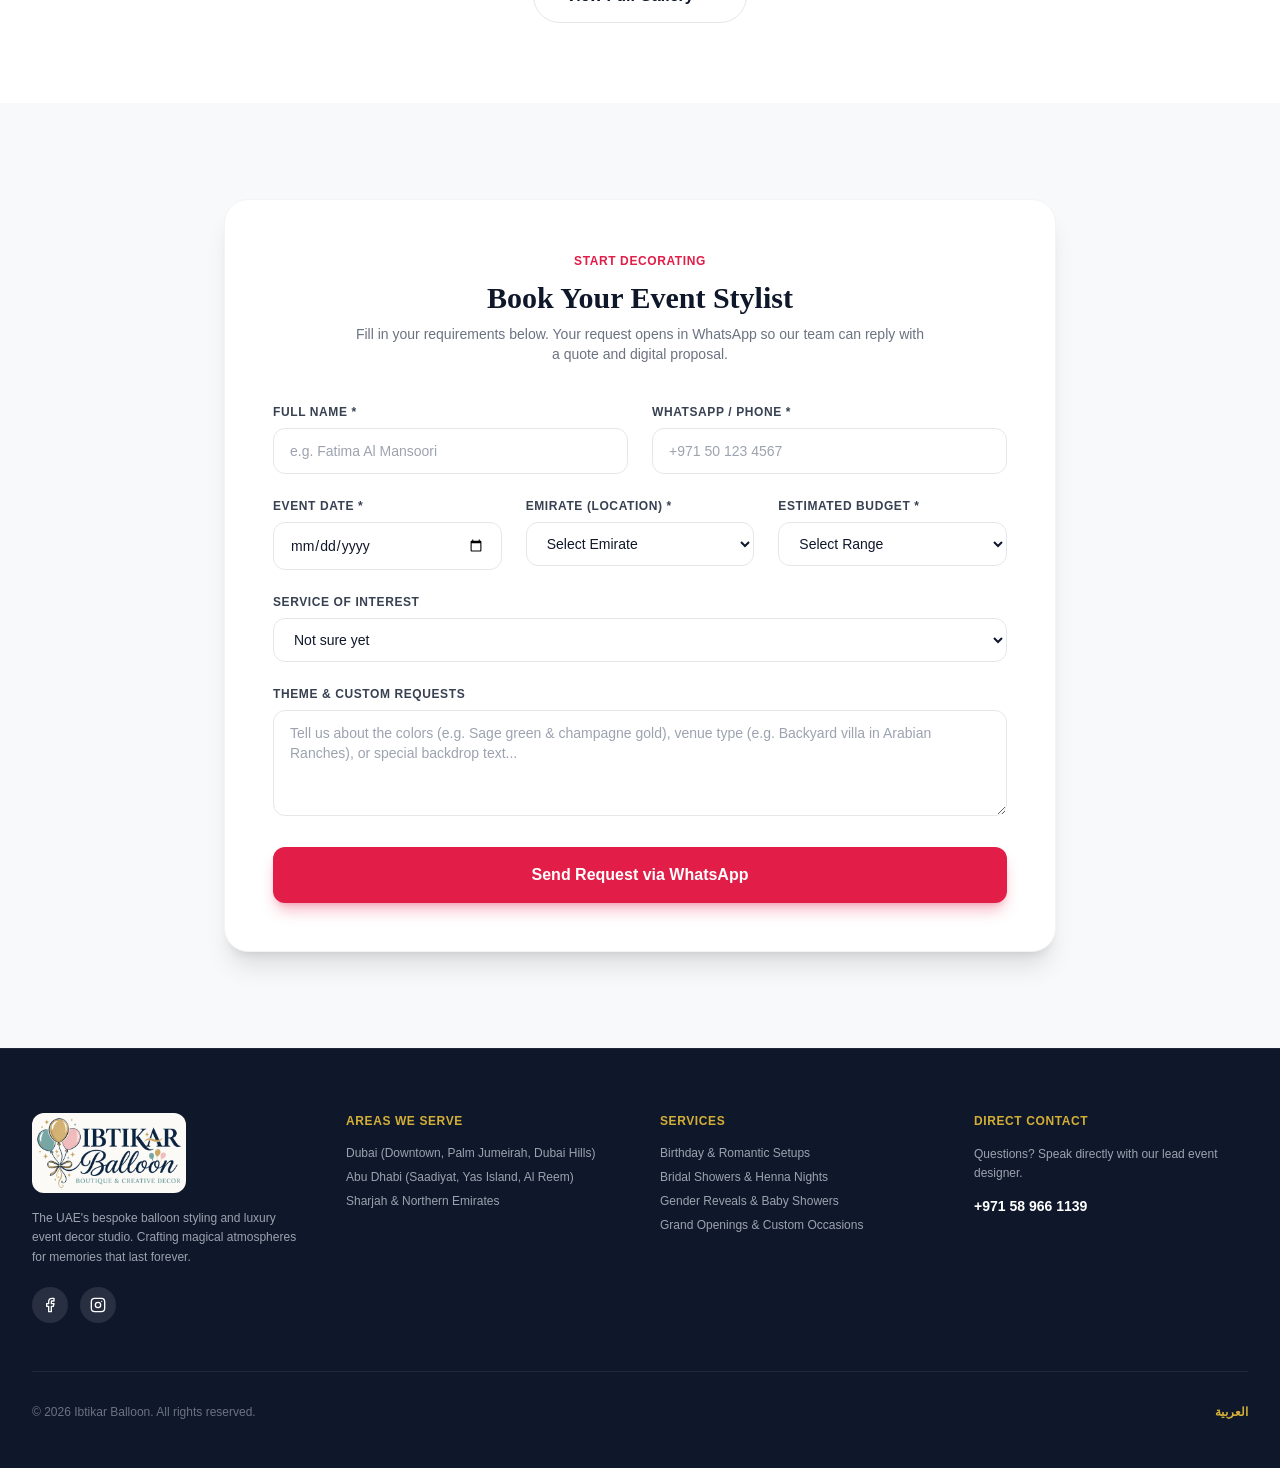
==== commit 204b8a93: "Add 4 new portfolio photos; use Winnie the Pooh Welcome Baby Setup as home hero - New optimised imag" ====
--- a/index.html
+++ b/index.html
@@ -235,11 +235,11 @@
         <div class="lg:col-span-5 relative">
           <div class="relative mx-auto max-w-md lg:max-w-none">
             <div class="relative rounded-3xl overflow-hidden shadow-2xl border-4 border-white aspect-[4/5] img-fallback">
-              <img src="portfolio/mermaid-birthday.jpg" alt="Mermaid theme birthday balloon decoration" class="w-full h-full object-cover" fetchpriority="high">
+              <img src="portfolio/pooh-welcome.jpg" alt="Winnie the Pooh Welcome Baby balloon setup" class="w-full h-full object-cover" fetchpriority="high">
               <div class="absolute inset-0 bg-gradient-to-t from-black/60 via-transparent to-transparent flex items-end p-6">
                 <div class="text-white">
-                  <span class="text-xs uppercase tracking-wider text-brand-gold font-bold">Birthday Setup</span>
-                  <p class="font-serif text-lg font-semibold">Mermaid Theme</p>
+                  <span class="text-xs uppercase tracking-wider text-brand-gold font-bold">Welcome Baby</span>
+                  <p class="font-serif text-lg font-semibold">Winnie the Pooh Welcome Baby Setup</p>
                 </div>
               </div>
             </div>
@@ -486,6 +486,34 @@
           <div class="absolute inset-0 bg-gradient-to-t from-black/70 via-black/20 to-transparent md:opacity-0 md:group-hover:opacity-100 md:group-focus-within:opacity-100 transition duration-300 flex flex-col justify-end p-6 text-white">
             <span class="text-xs uppercase text-brand-gold font-bold">Grand Opening</span>
             <h4 class="font-serif text-lg font-bold">Green &amp; Gold Entrance Arch</h4>
+          </div>
+        </div>
+        <div class="portfolio-item group relative h-80 rounded-2xl overflow-hidden shadow-sm img-fallback" data-category="birthdays">
+          <img src="portfolio/surf-sea-5th-birthday.jpg" alt="Surf &amp; Sea Theme 5th Birthday Setup" loading="lazy" class="w-full h-full object-cover md:group-hover:scale-105 transition duration-500">
+          <div class="absolute inset-0 bg-gradient-to-t from-black/70 via-black/20 to-transparent md:opacity-0 md:group-hover:opacity-100 md:group-focus-within:opacity-100 transition duration-300 flex flex-col justify-end p-6 text-white">
+            <span class="text-xs uppercase text-brand-gold font-bold">Birthday Party</span>
+            <h4 class="font-serif text-lg font-bold">Surf &amp; Sea Theme</h4>
+          </div>
+        </div>
+        <div class="portfolio-item group relative h-80 rounded-2xl overflow-hidden shadow-sm img-fallback" data-category="birthdays">
+          <img src="portfolio/surf-birthday-cake-table.jpg" alt="Surf Theme Birthday Cake Table" loading="lazy" class="w-full h-full object-cover md:group-hover:scale-105 transition duration-500">
+          <div class="absolute inset-0 bg-gradient-to-t from-black/70 via-black/20 to-transparent md:opacity-0 md:group-hover:opacity-100 md:group-focus-within:opacity-100 transition duration-300 flex flex-col justify-end p-6 text-white">
+            <span class="text-xs uppercase text-brand-gold font-bold">Birthday Party</span>
+            <h4 class="font-serif text-lg font-bold">Surf Theme Cake Table</h4>
+          </div>
+        </div>
+        <div class="portfolio-item group relative h-80 rounded-2xl overflow-hidden shadow-sm img-fallback" data-category="birthdays">
+          <img src="portfolio/tropical-lemonade-bike.jpg" alt="Tropical Party Lemonade Bike Stand" loading="lazy" class="w-full h-full object-cover md:group-hover:scale-105 transition duration-500">
+          <div class="absolute inset-0 bg-gradient-to-t from-black/70 via-black/20 to-transparent md:opacity-0 md:group-hover:opacity-100 md:group-focus-within:opacity-100 transition duration-300 flex flex-col justify-end p-6 text-white">
+            <span class="text-xs uppercase text-brand-gold font-bold">Party Styling</span>
+            <h4 class="font-serif text-lg font-bold">Tropical Lemonade Bike</h4>
+          </div>
+        </div>
+        <div class="portfolio-item group relative h-80 rounded-2xl overflow-hidden shadow-sm img-fallback" data-category="birthdays">
+          <img src="portfolio/tropical-birthday-arch.jpg" alt="Tropical Birthday Balloon Arch &amp; Photo Display" loading="lazy" class="w-full h-full object-cover md:group-hover:scale-105 transition duration-500">
+          <div class="absolute inset-0 bg-gradient-to-t from-black/70 via-black/20 to-transparent md:opacity-0 md:group-hover:opacity-100 md:group-focus-within:opacity-100 transition duration-300 flex flex-col justify-end p-6 text-white">
+            <span class="text-xs uppercase text-brand-gold font-bold">Birthday Party</span>
+            <h4 class="font-serif text-lg font-bold">Tropical Balloon Arch</h4>
           </div>
         </div>
       </div>
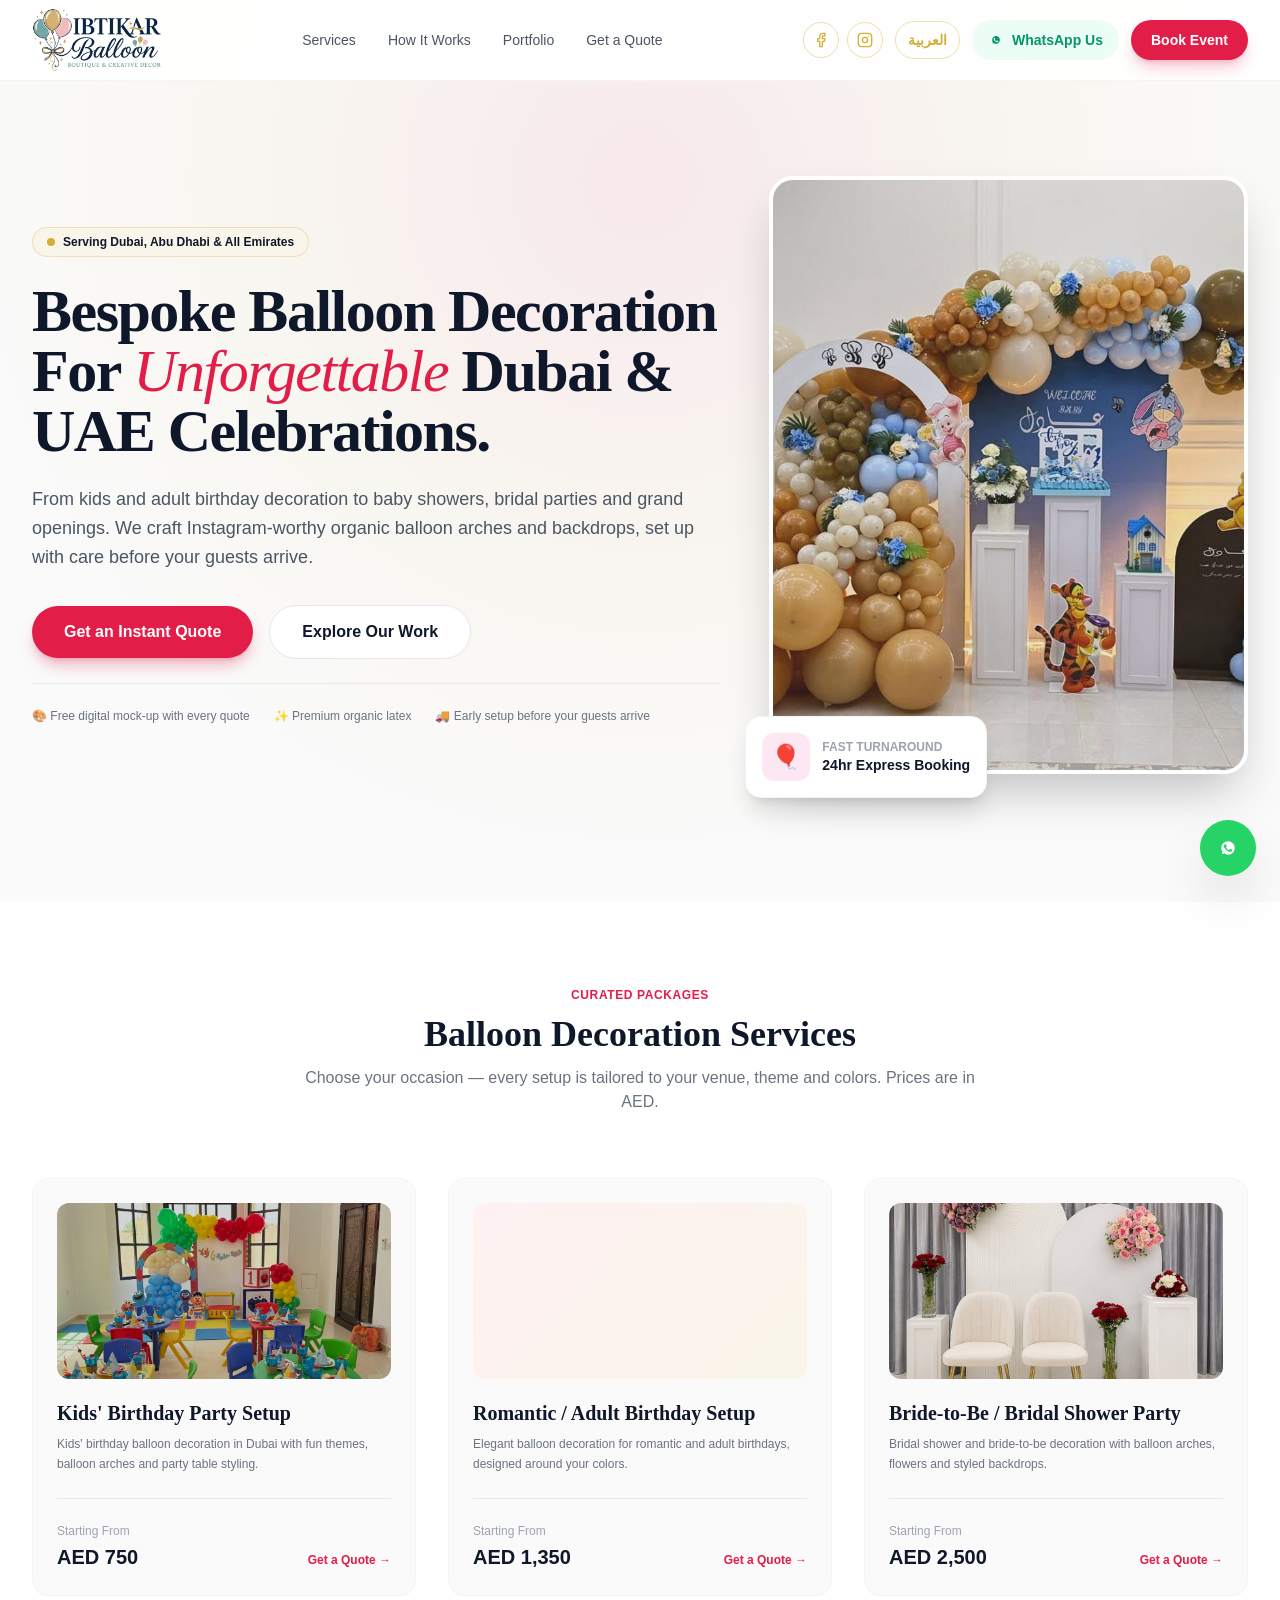
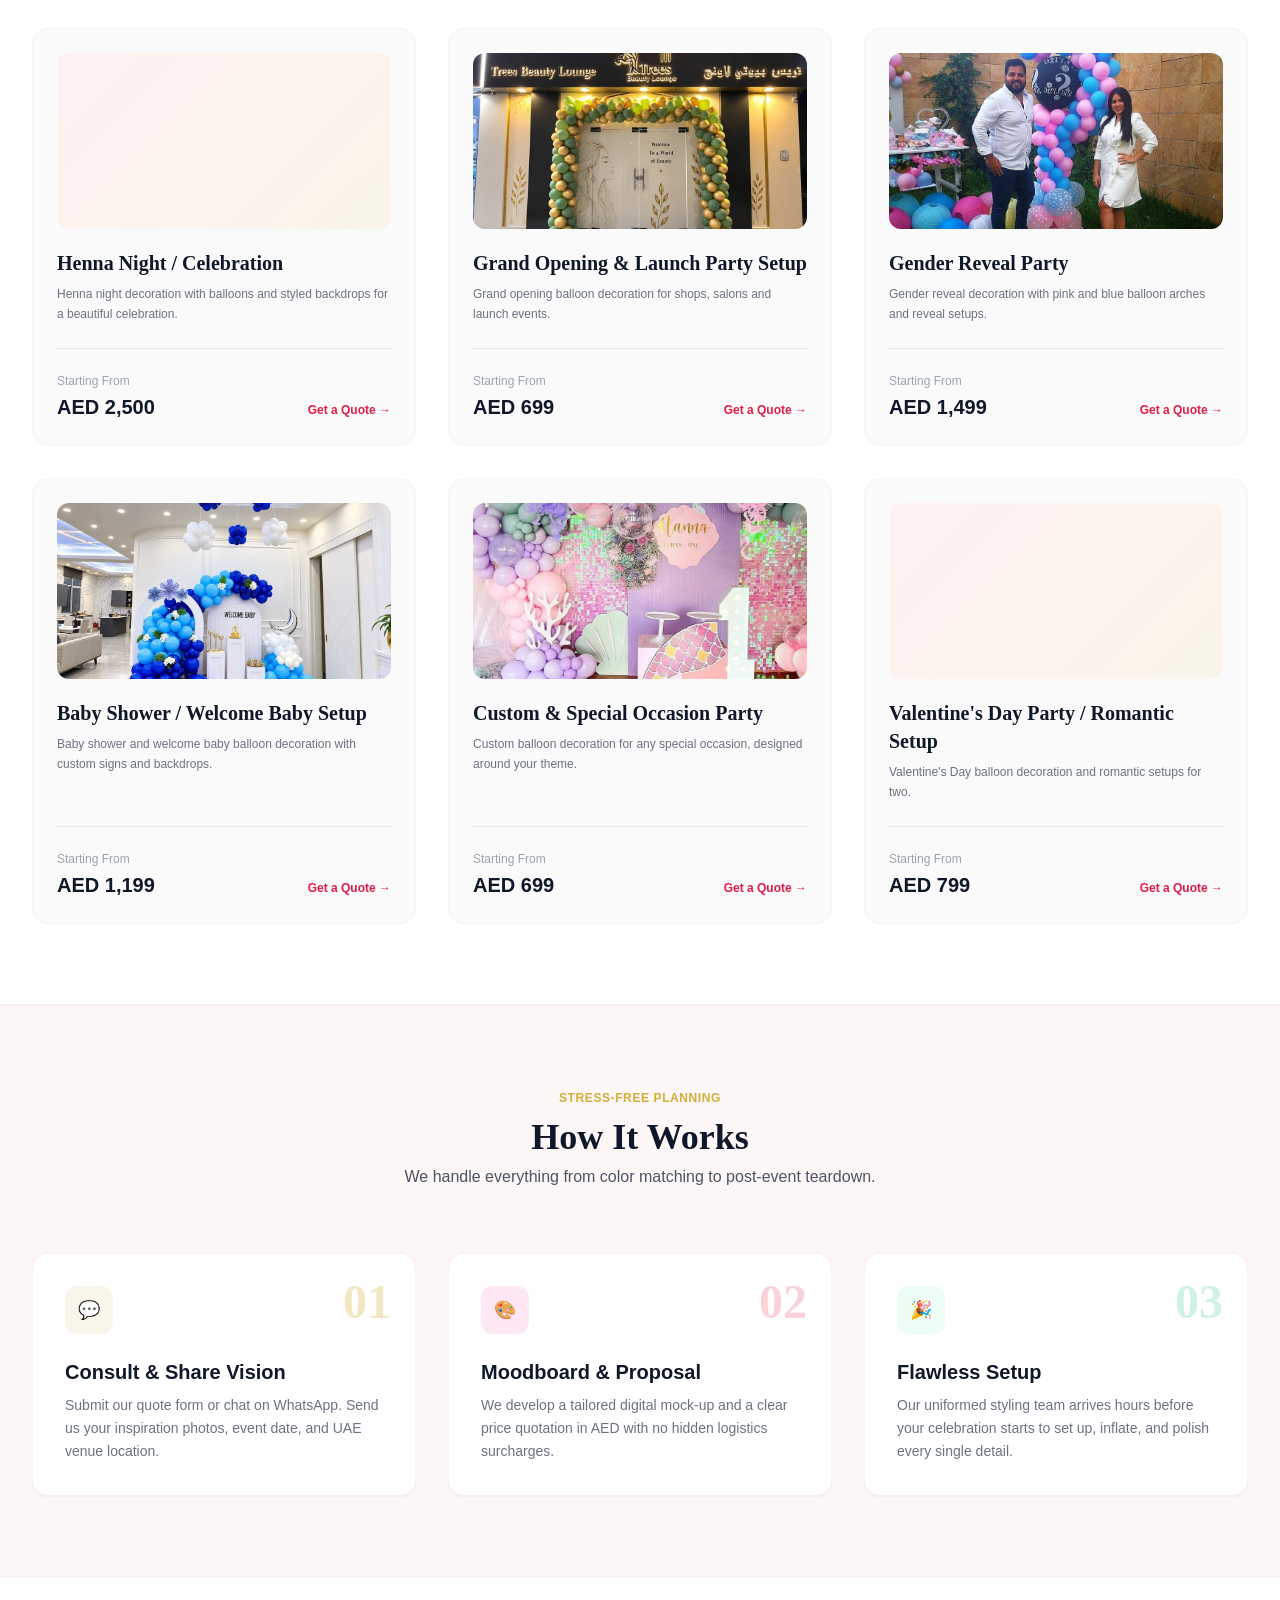
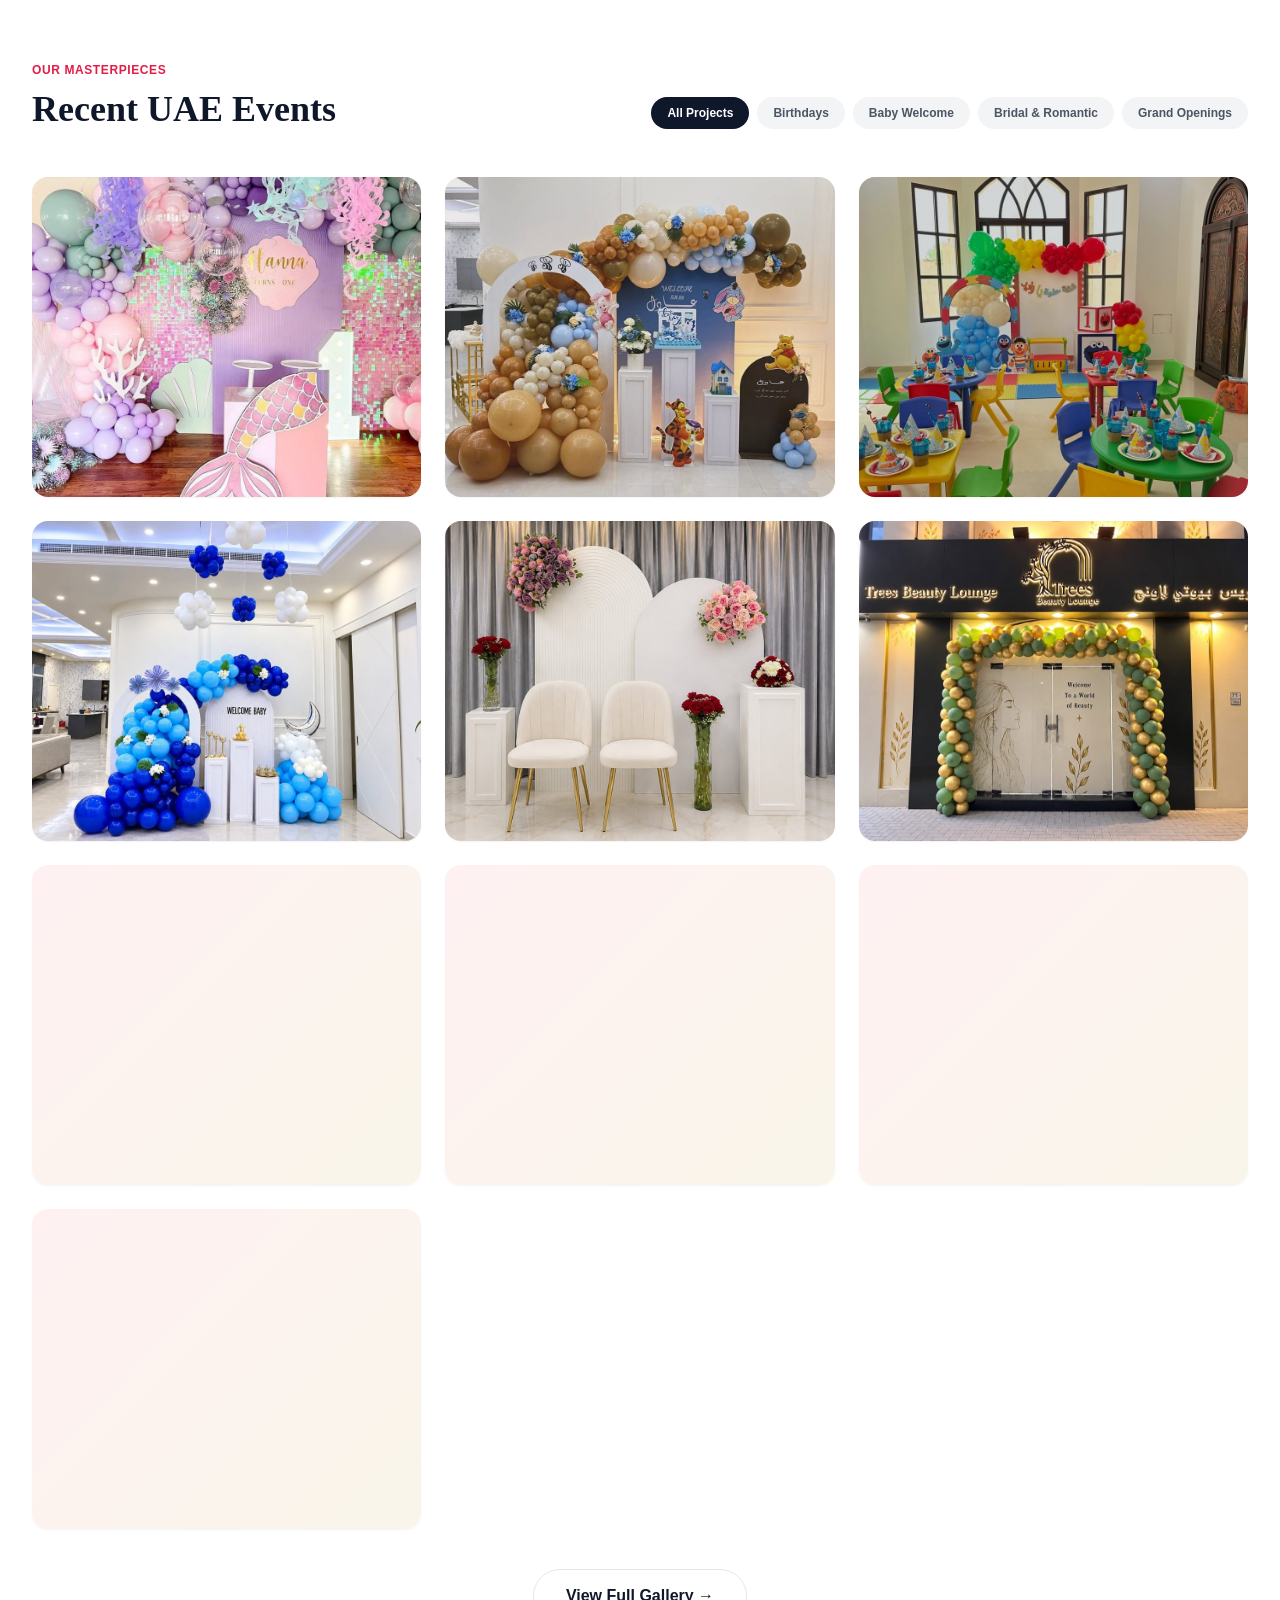
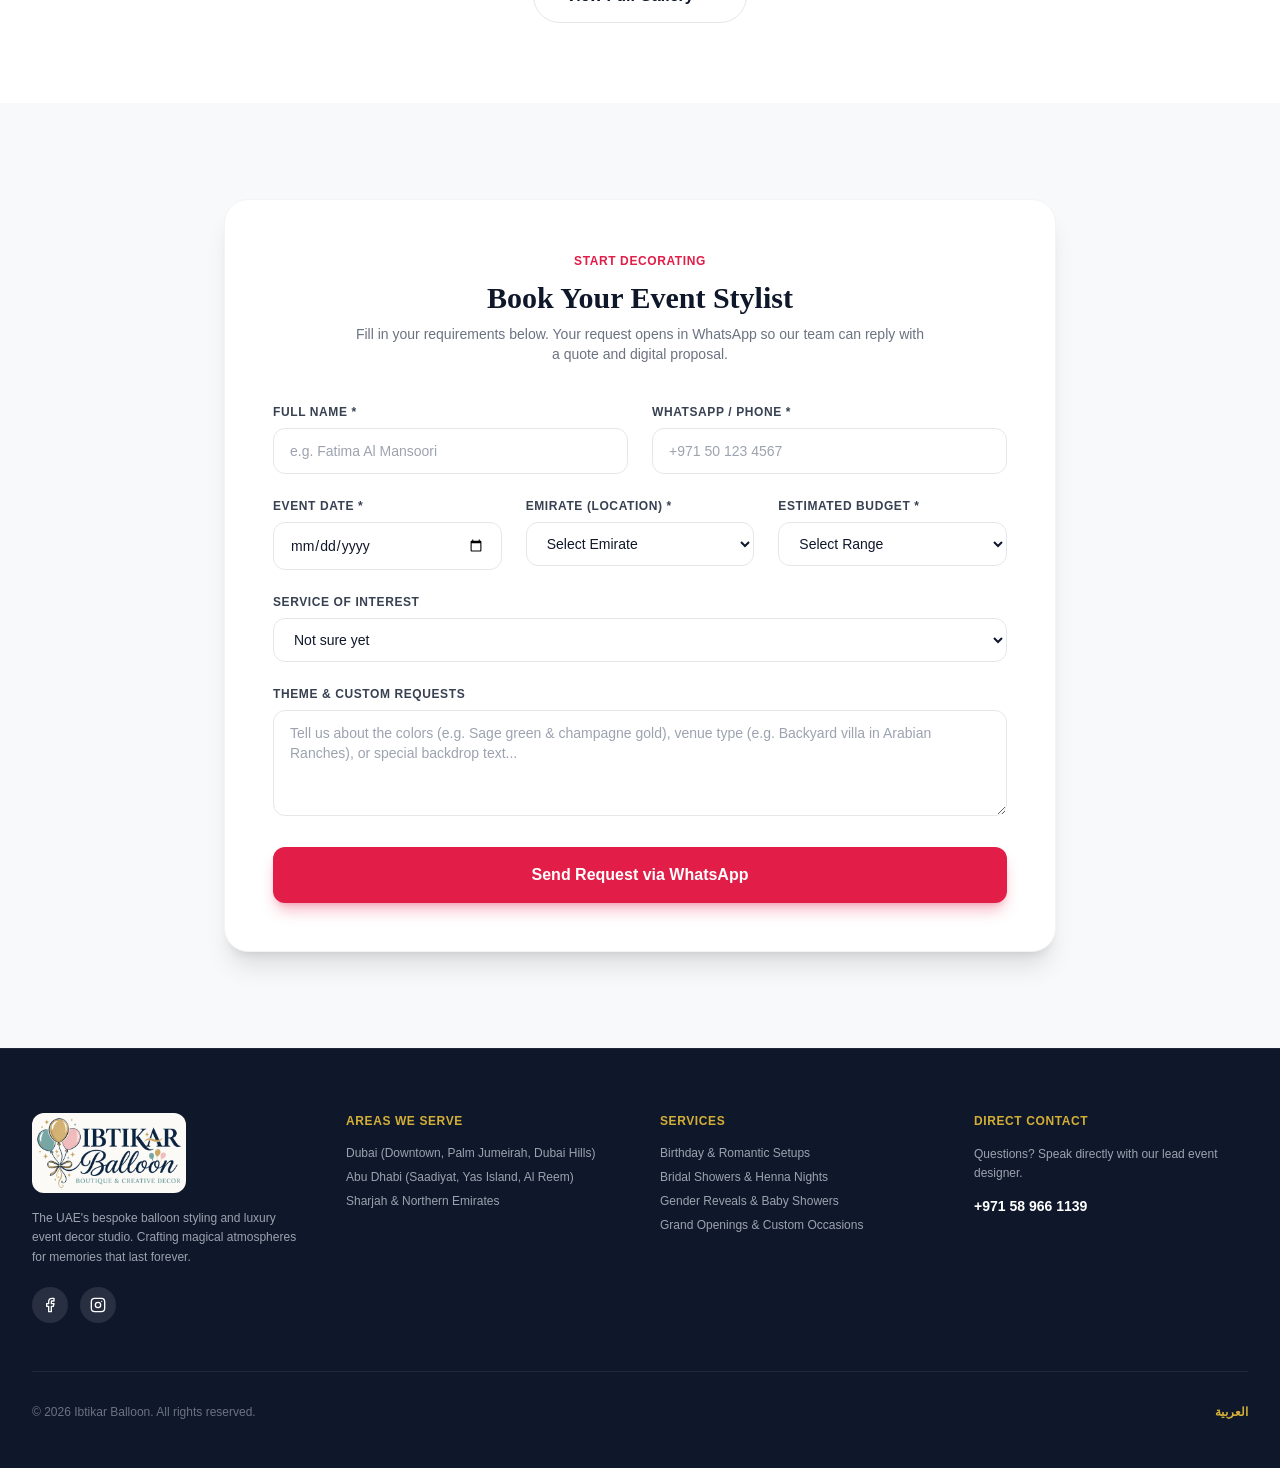
==== commit 4c1e295c: "Remove caption overlay from home hero image (EN + AR) Co-Authored-By: Claude Sonnet 5.5 <noreply@ant" ====
--- a/index.html
+++ b/index.html
@@ -236,12 +236,6 @@
           <div class="relative mx-auto max-w-md lg:max-w-none">
             <div class="relative rounded-3xl overflow-hidden shadow-2xl border-4 border-white aspect-[4/5] img-fallback">
               <img src="portfolio/pooh-welcome.jpg" alt="Winnie the Pooh Welcome Baby balloon setup" class="w-full h-full object-cover" fetchpriority="high">
-              <div class="absolute inset-0 bg-gradient-to-t from-black/60 via-transparent to-transparent flex items-end p-6">
-                <div class="text-white">
-                  <span class="text-xs uppercase tracking-wider text-brand-gold font-bold">Welcome Baby</span>
-                  <p class="font-serif text-lg font-semibold">Winnie the Pooh Welcome Baby Setup</p>
-                </div>
-              </div>
             </div>
             <div class="absolute -bottom-6 -start-6 bg-white p-4 rounded-2xl shadow-xl border border-gray-100 flex items-center gap-3">
               <div class="w-12 h-12 rounded-xl bg-pink-100 flex items-center justify-center text-2xl" aria-hidden="true">🎈</div>
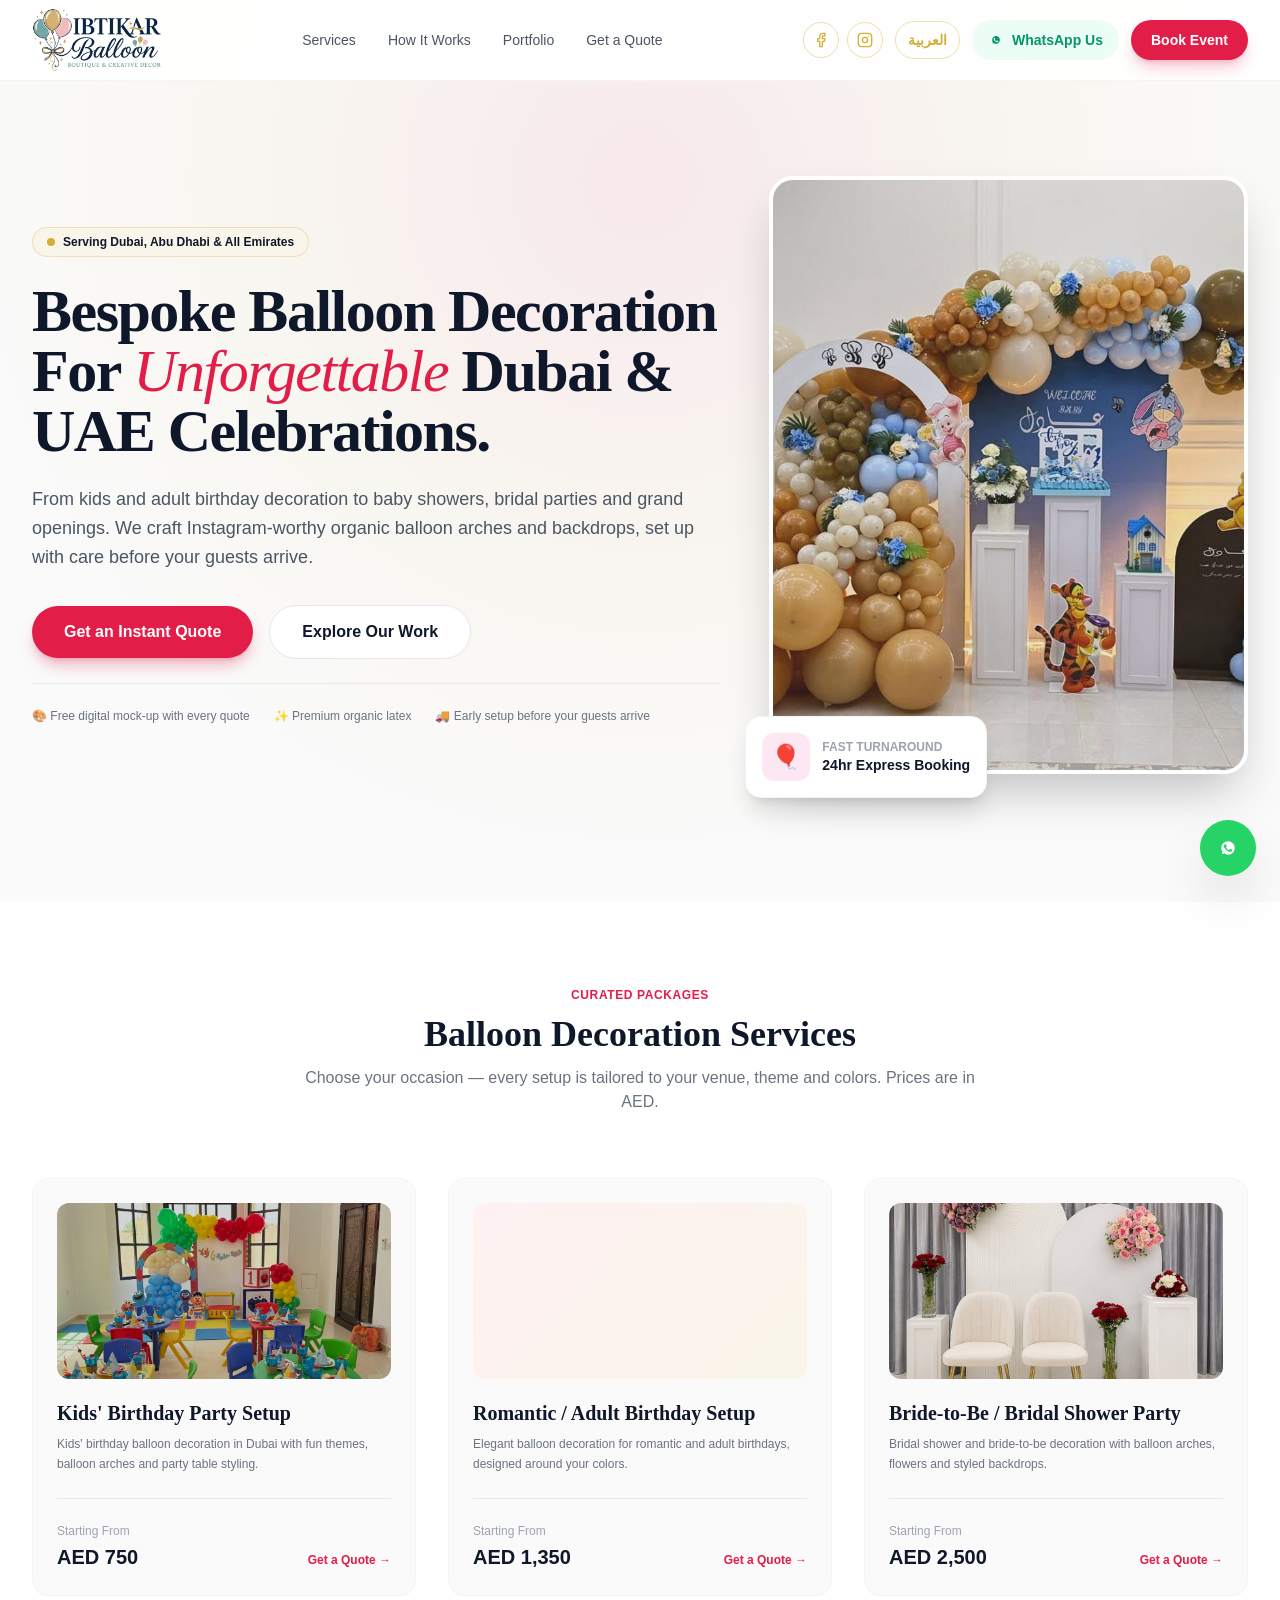
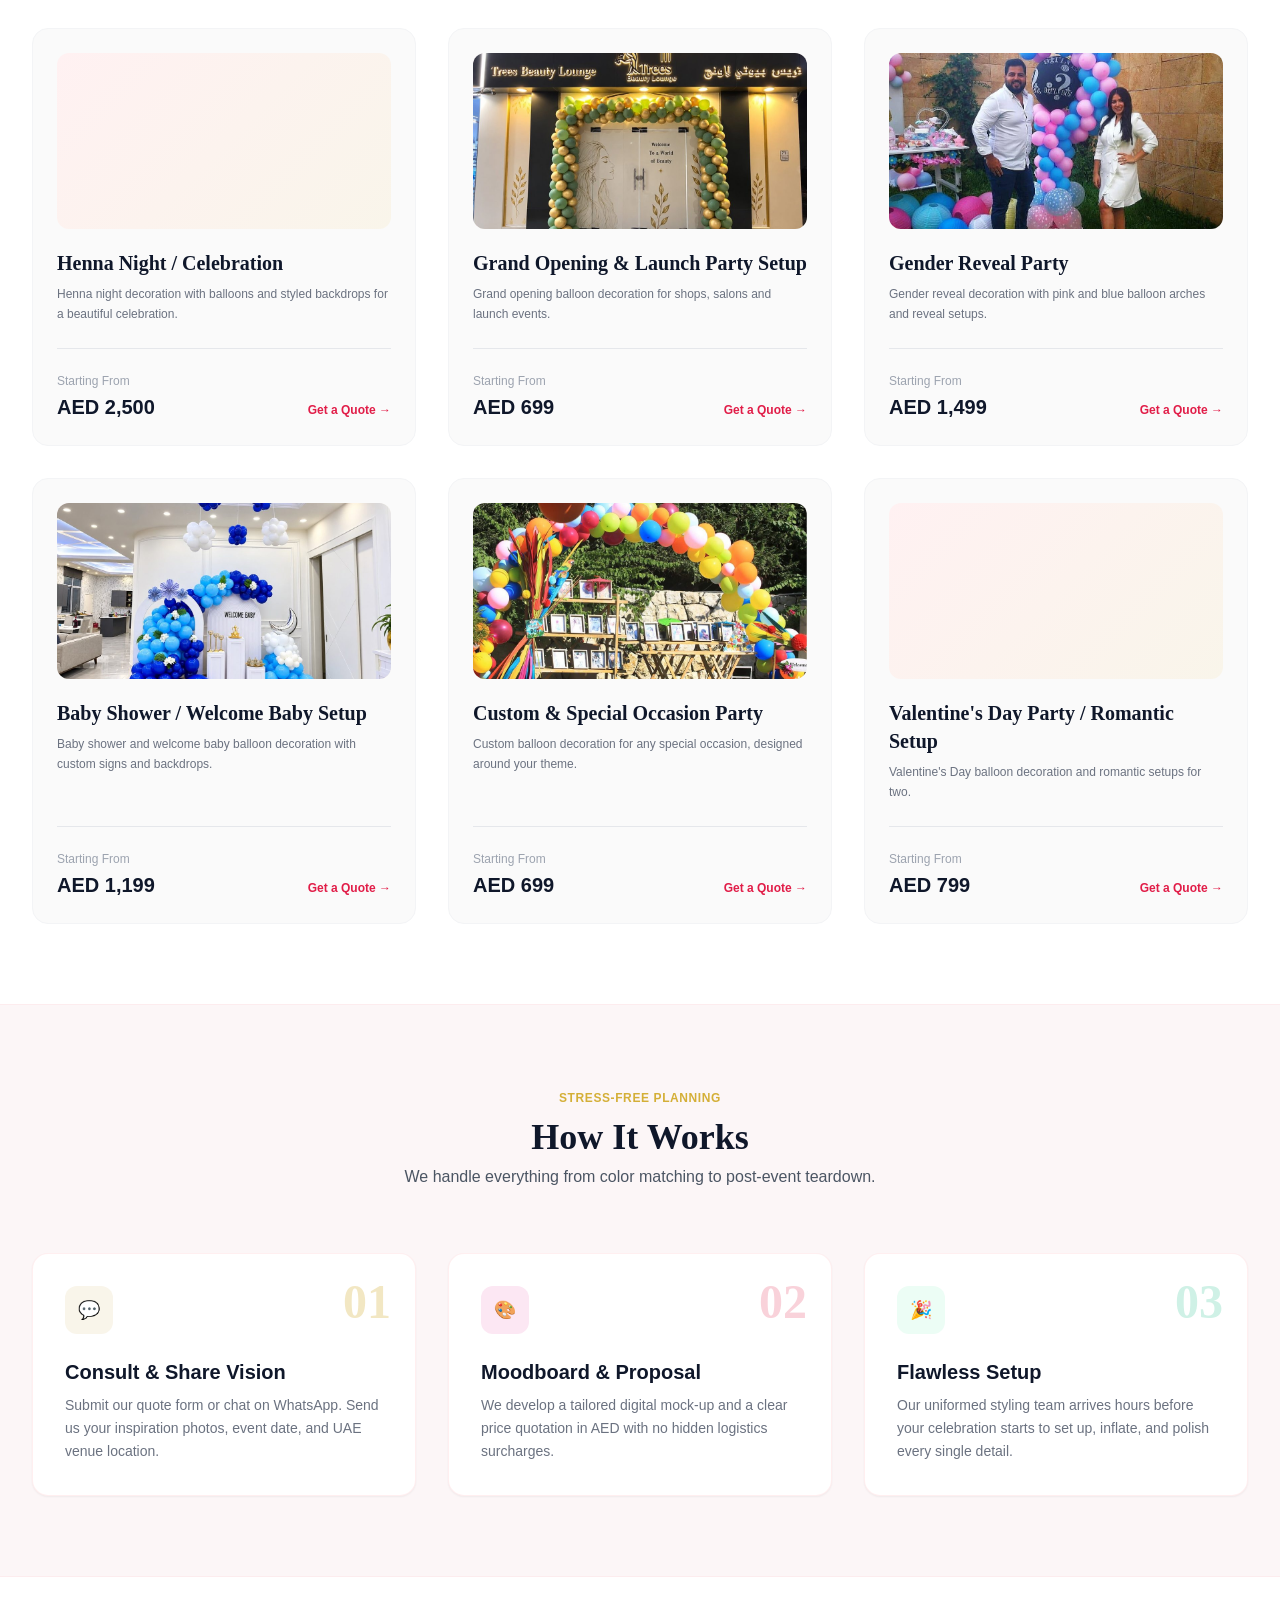
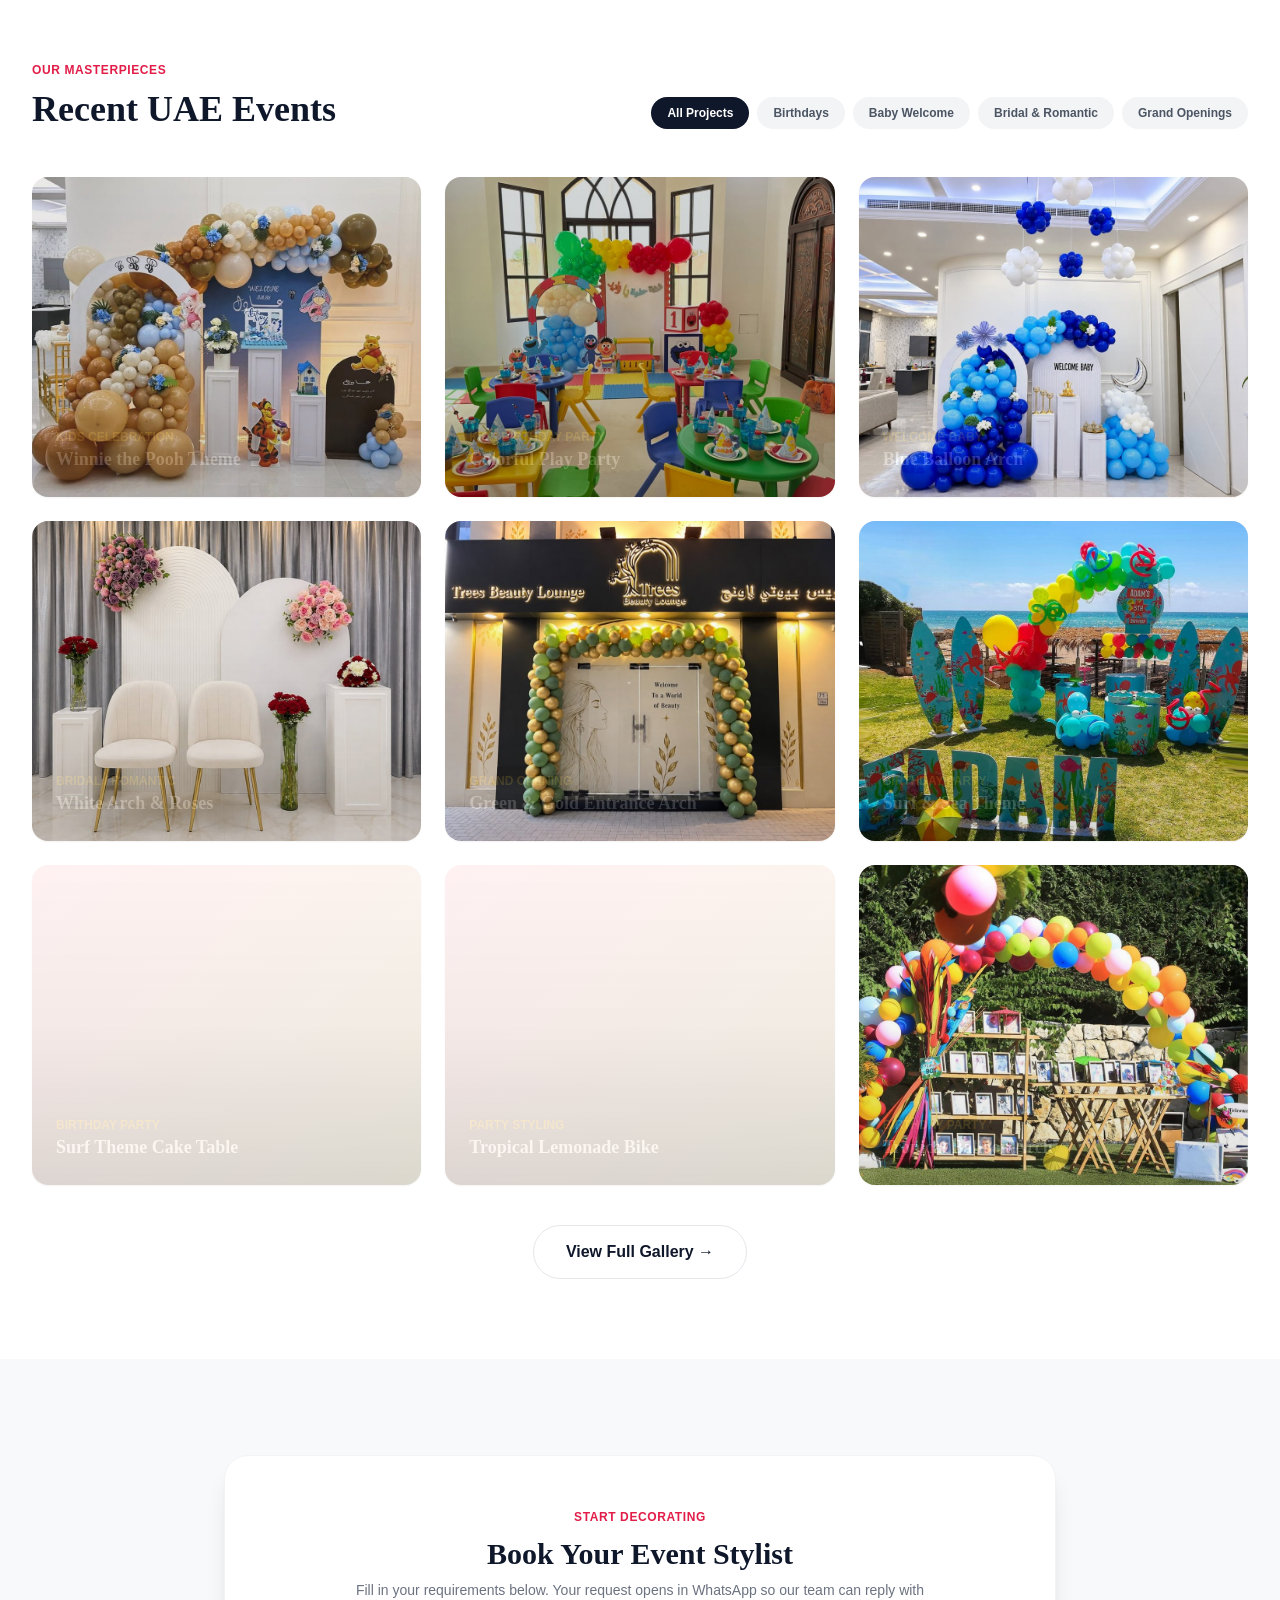
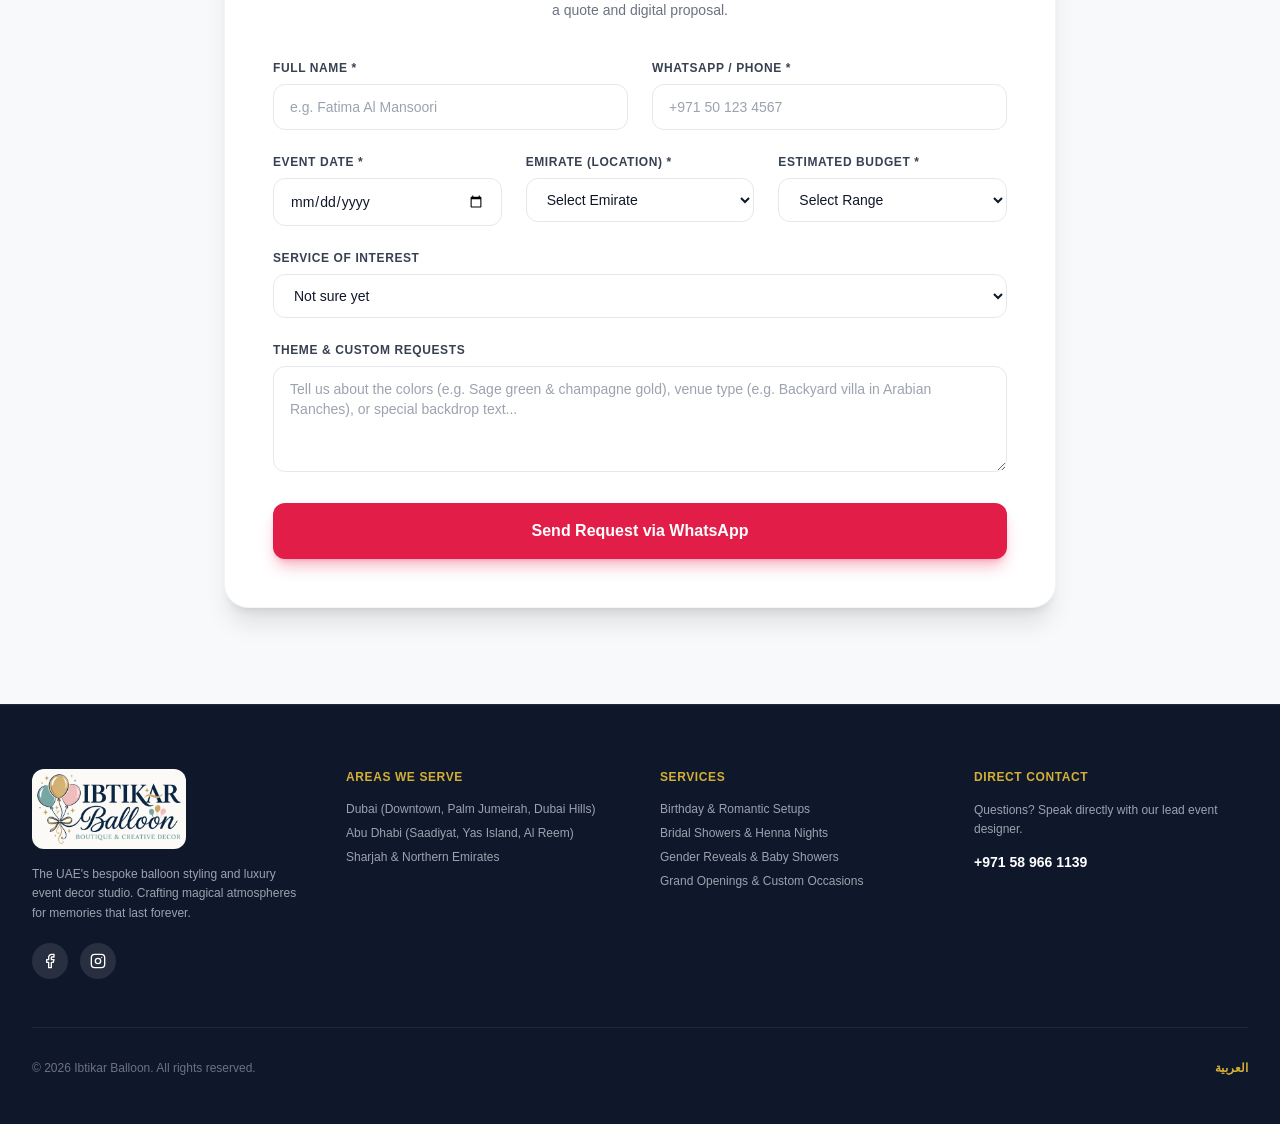
==== commit 562f027b: "Remove two photos that are not our work (Teddy Bear Welcome Baby, Mermaid Birthday) Co-Authored-By: " ====
--- a/index.html
+++ b/index.html
@@ -360,7 +360,7 @@
         </div>
         <div class="rounded-2xl border border-gray-100 bg-[#FAFAFA] p-6 hover:shadow-xl hover:border-brand-rose/20 transition-all flex flex-col justify-between">
           <div>
-            <div class="h-44 rounded-xl overflow-hidden mb-5 img-fallback"><img src="portfolio/mermaid-birthday.jpg" alt="Custom &amp; Special Occasion Party" loading="lazy" class="w-full h-full object-cover"></div>
+            <div class="h-44 rounded-xl overflow-hidden mb-5 img-fallback"><img src="portfolio/tropical-birthday-arch.jpg" alt="Custom &amp; Special Occasion Party" loading="lazy" class="w-full h-full object-cover"></div>
             <h3 class="font-serif font-bold text-xl">Custom &amp; Special Occasion Party</h3>
             <p class="text-gray-500 text-xs mt-2 leading-relaxed">Custom balloon decoration for any special occasion, designed around your theme.</p>
           </div>
@@ -440,13 +440,6 @@
 
       <!-- Captions are always visible on touch screens, hover-reveal on md+ -->
       <div class="grid grid-cols-1 sm:grid-cols-2 lg:grid-cols-3 gap-6" id="portfolio-grid">
-        <div class="portfolio-item group relative h-80 rounded-2xl overflow-hidden shadow-sm img-fallback" data-category="birthdays">
-          <img src="portfolio/mermaid-birthday.jpg" alt="Birthday Party - Mermaid Theme" loading="lazy" class="w-full h-full object-cover md:group-hover:scale-105 transition duration-500">
-          <div class="absolute inset-0 bg-gradient-to-t from-black/70 via-black/20 to-transparent md:opacity-0 md:group-hover:opacity-100 md:group-focus-within:opacity-100 transition duration-300 flex flex-col justify-end p-6 text-white">
-            <span class="text-xs uppercase text-brand-gold font-bold">Birthday Party</span>
-            <h4 class="font-serif text-lg font-bold">Mermaid Theme</h4>
-          </div>
-        </div>
         <div class="portfolio-item group relative h-80 rounded-2xl overflow-hidden shadow-sm img-fallback" data-category="birthdays">
           <img src="portfolio/pooh-welcome.jpg" alt="Kids Celebration - Winnie the Pooh Theme" loading="lazy" class="w-full h-full object-cover md:group-hover:scale-105 transition duration-500">
           <div class="absolute inset-0 bg-gradient-to-t from-black/70 via-black/20 to-transparent md:opacity-0 md:group-hover:opacity-100 md:group-focus-within:opacity-100 transition duration-300 flex flex-col justify-end p-6 text-white">
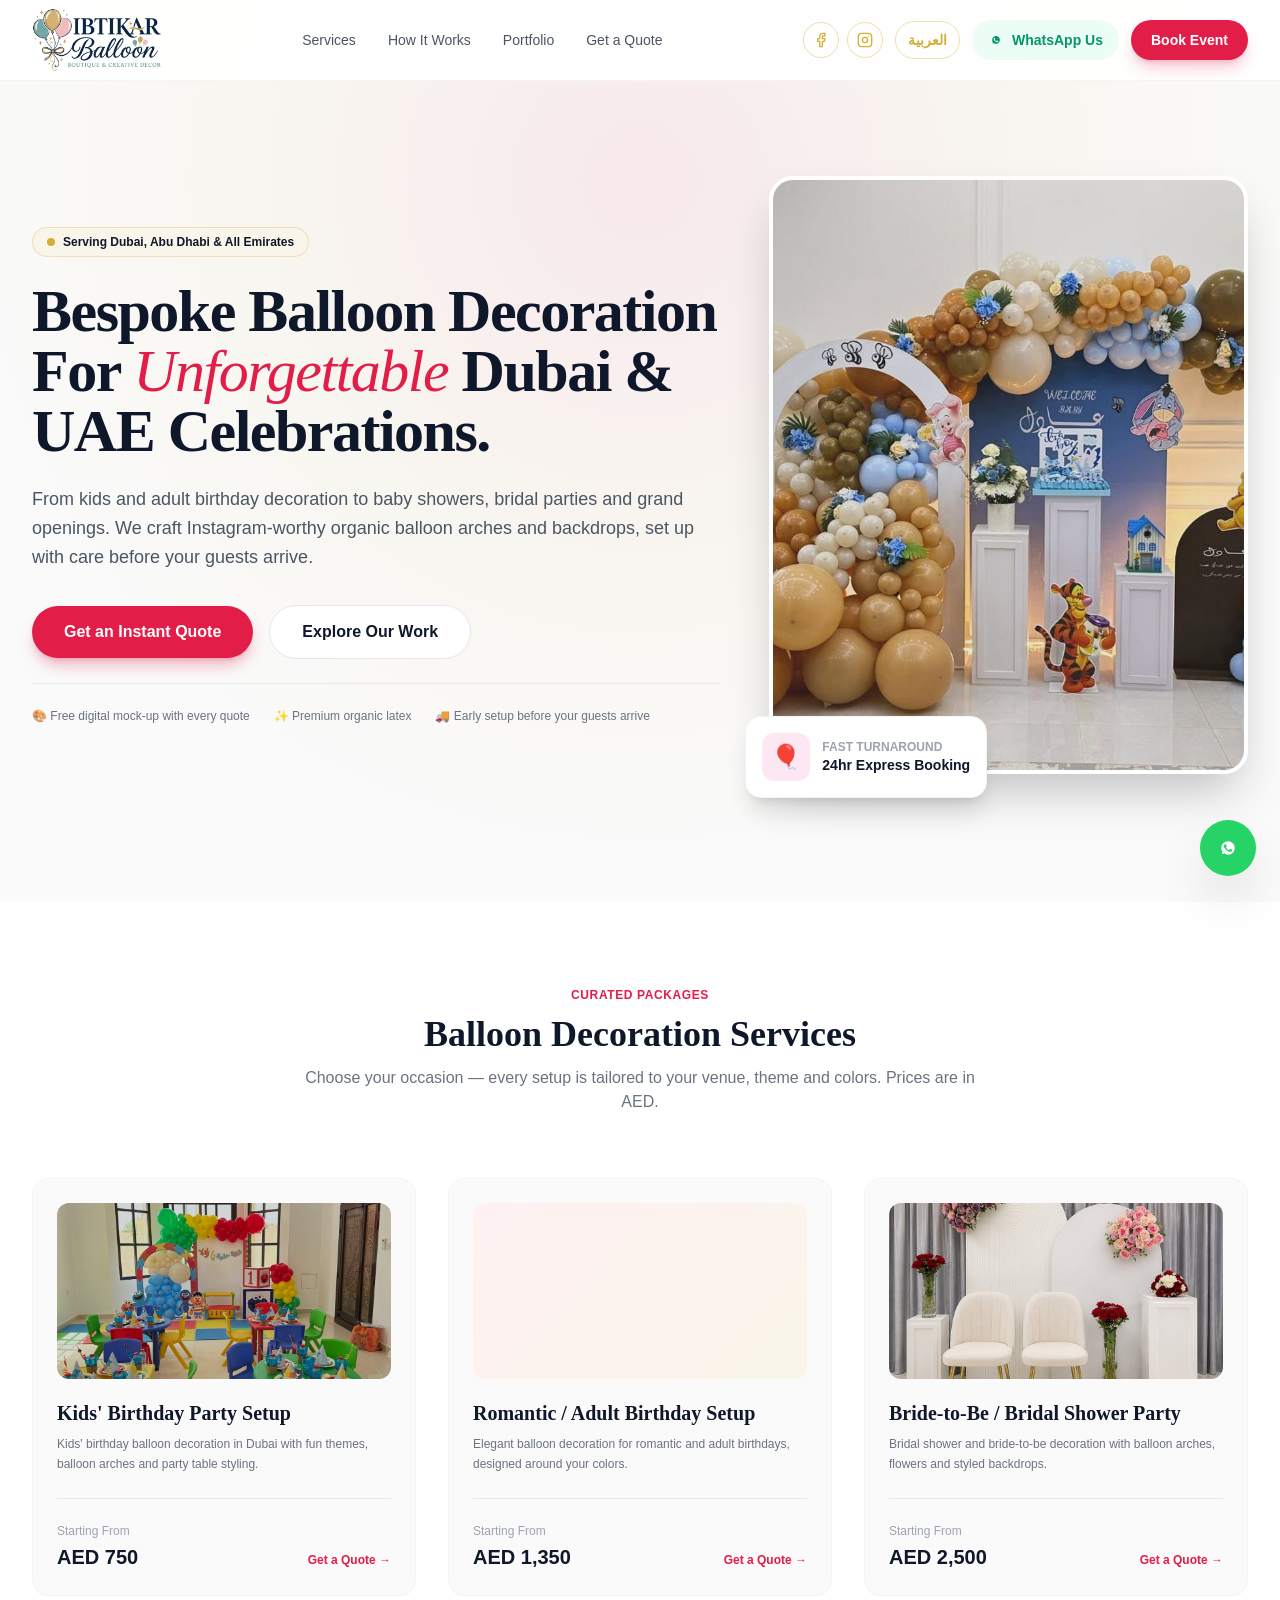
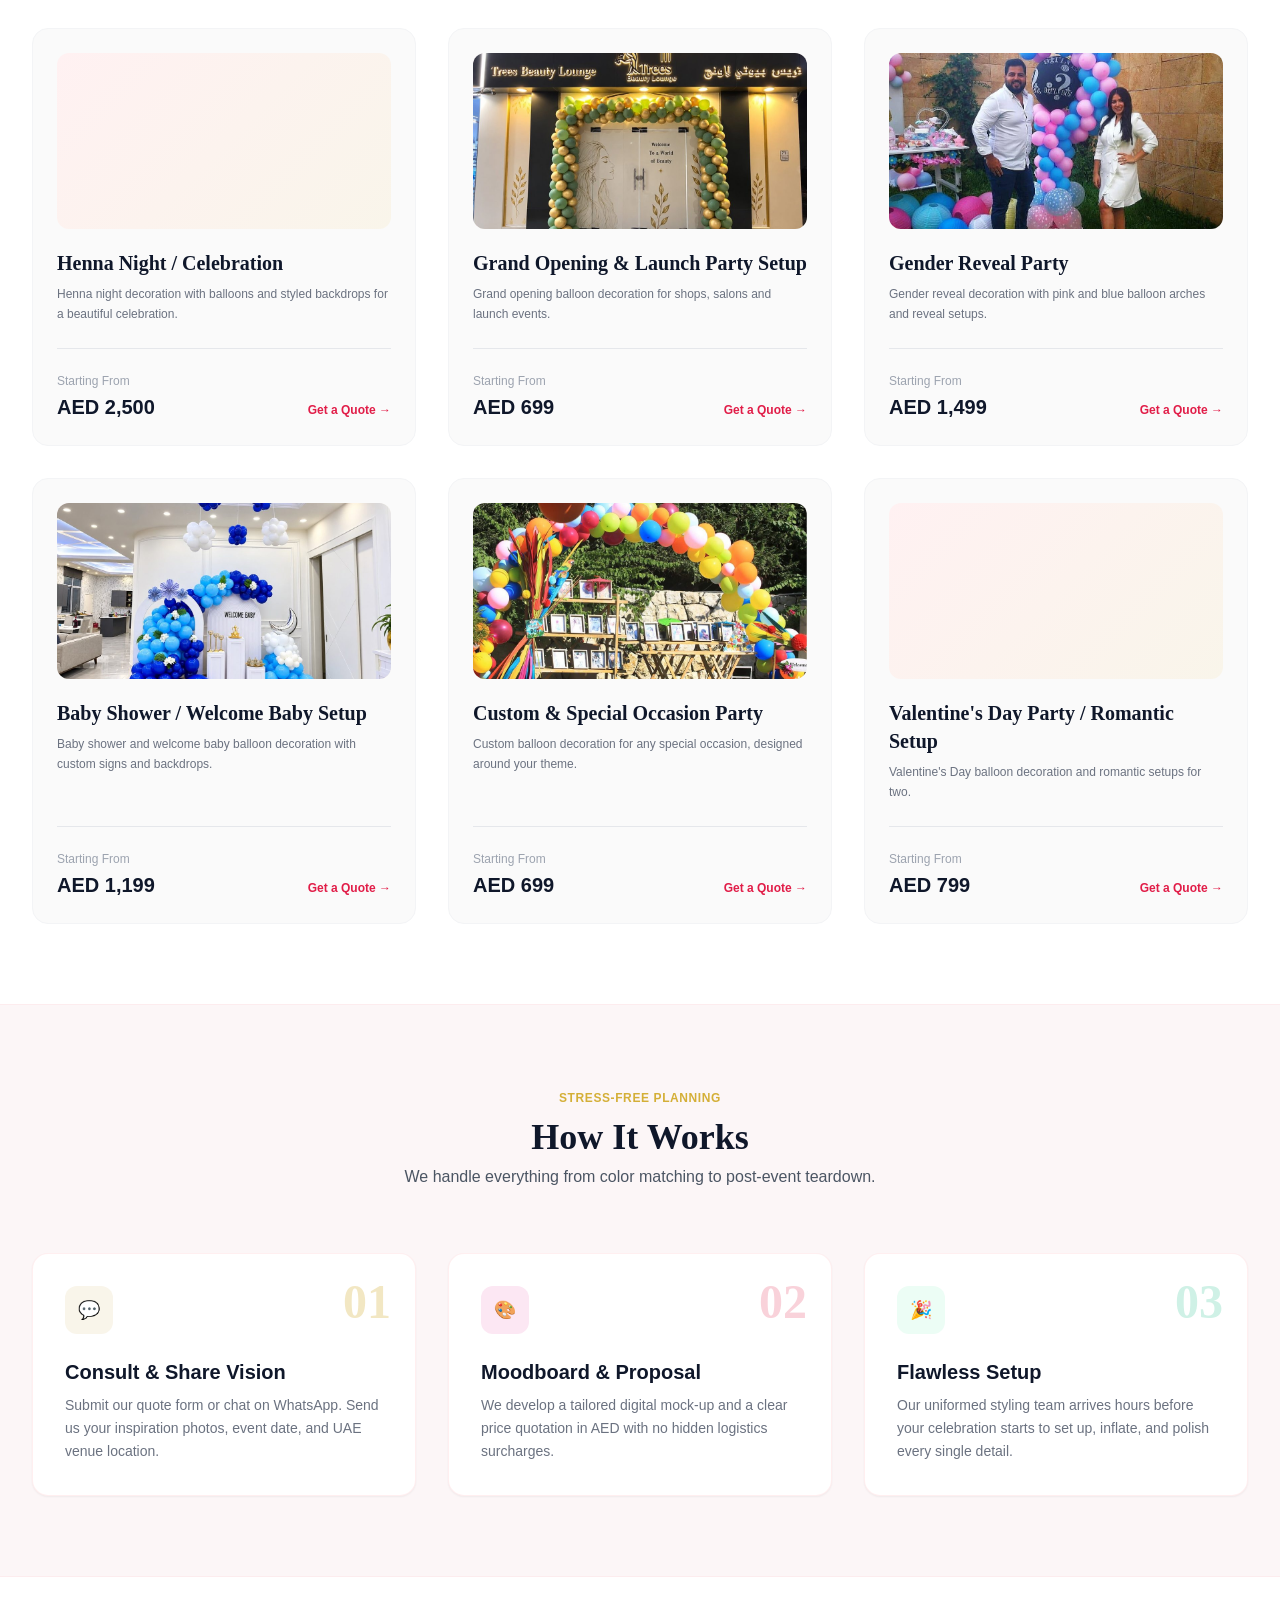
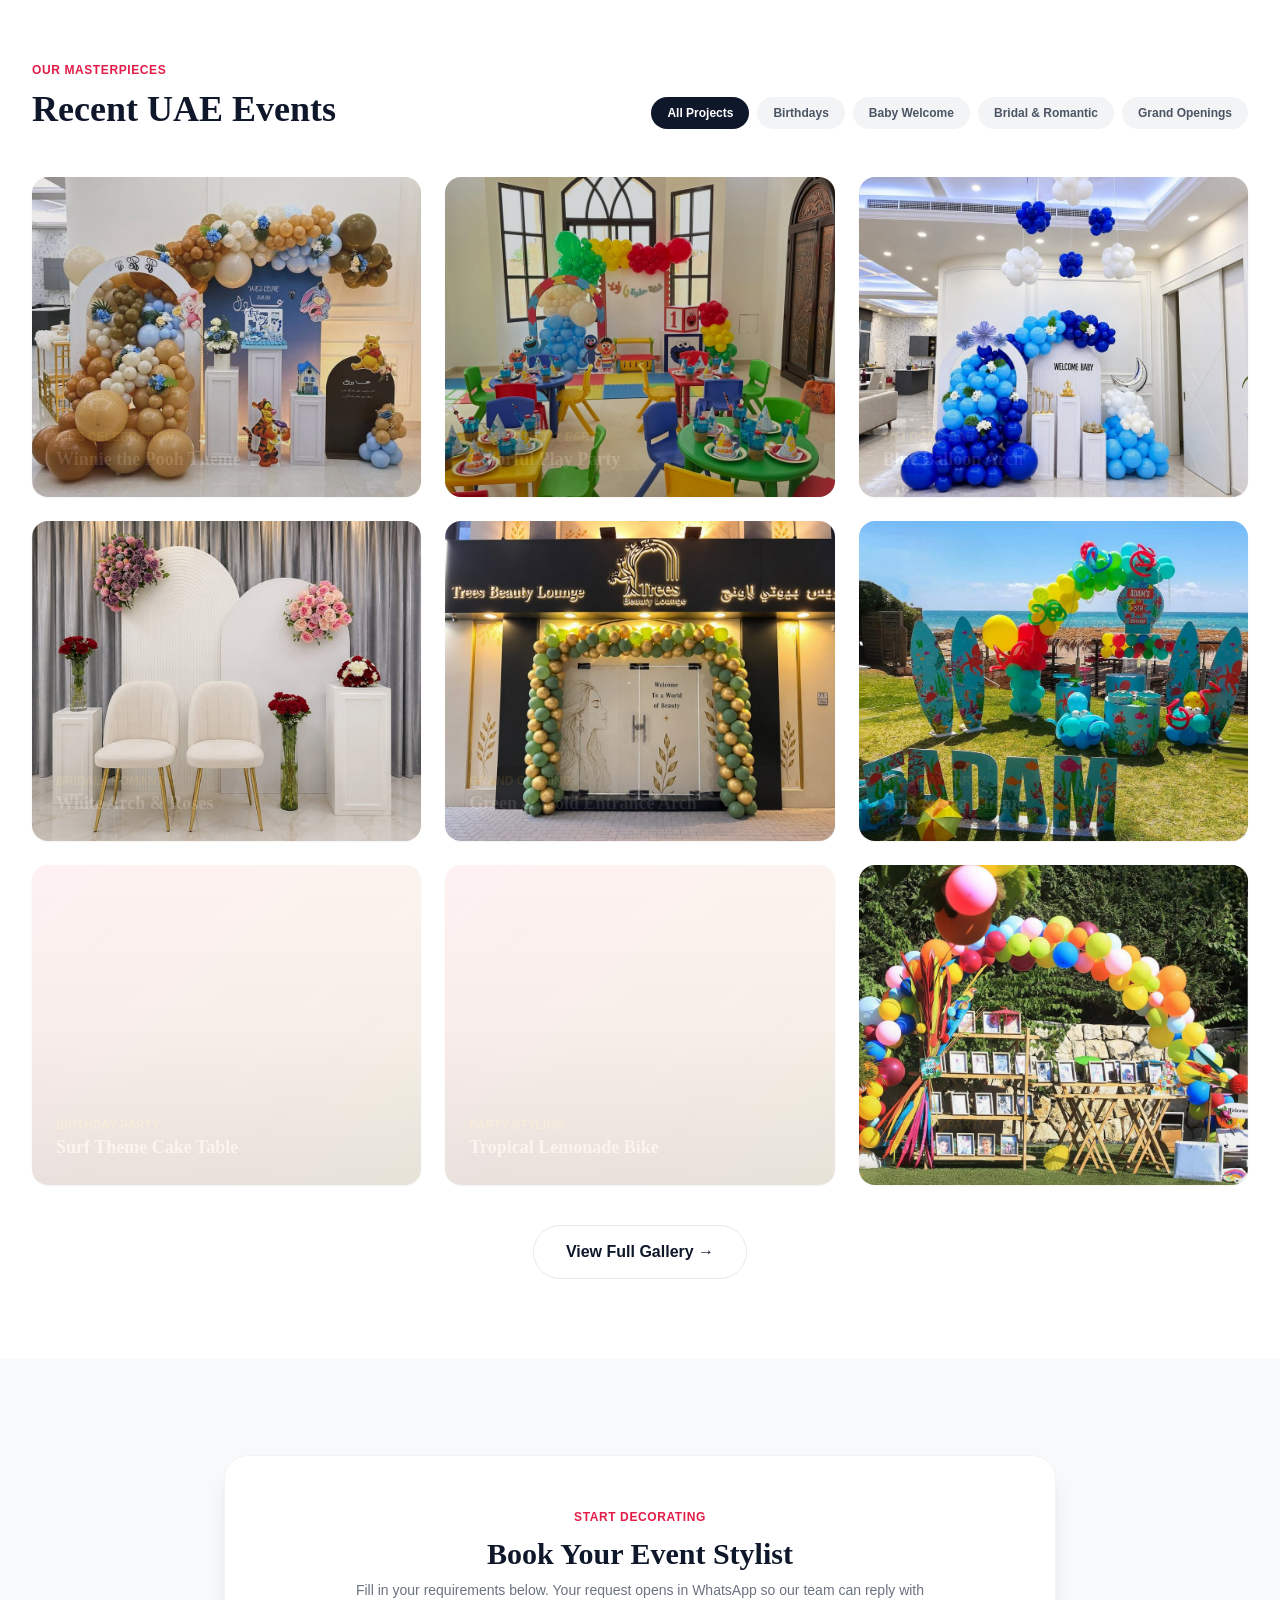
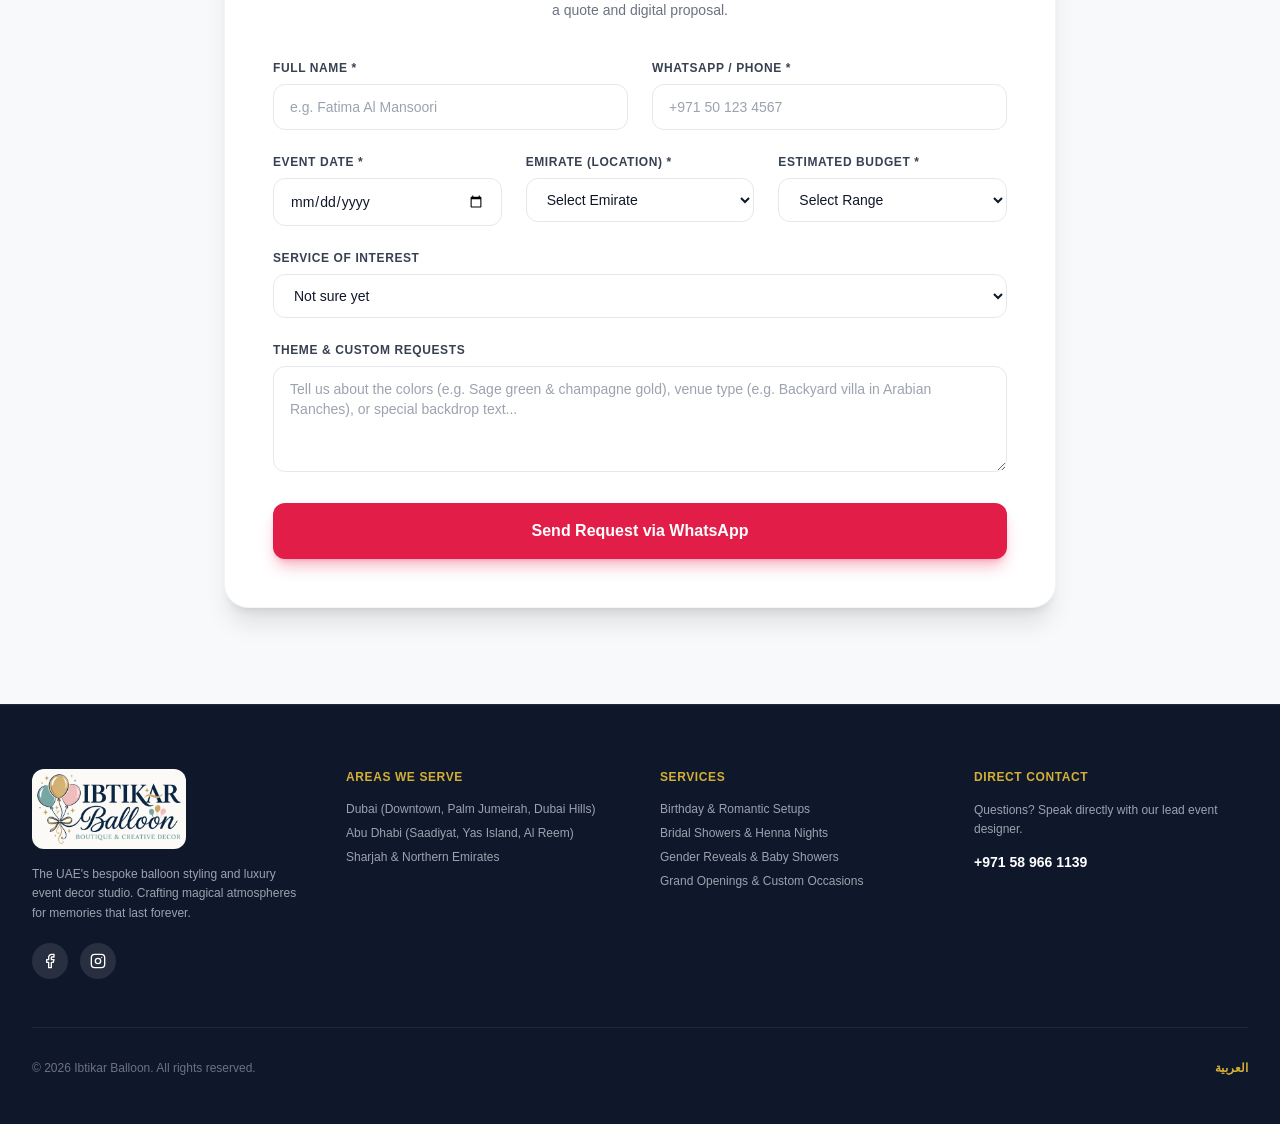
==== commit 5af249f8: "Point internal links at clean URLs (no /index.html) to avoid duplicate URLs Co-Authored-By: Claude S" ====
--- a/index.html
+++ b/index.html
@@ -178,7 +178,7 @@
           <svg class="w-4 h-4" viewBox="0 0 24 24" fill="none" stroke="currentColor" stroke-width="2" stroke-linecap="round" stroke-linejoin="round" aria-hidden="true"><rect x="2" y="2" width="20" height="20" rx="5"/><circle cx="12" cy="12" r="4"/><line x1="17.5" y1="6.5" x2="17.51" y2="6.5"/></svg>
         </a>
         </div>
-        <a href="ar/index.html" hreflang="ar" lang="ar" class="lang-toggle text-sm font-semibold text-brand-gold border border-brand-gold/40 px-3 py-2 rounded-full hover:bg-brand-gold-light transition">العربية</a>
+        <a href="ar/" hreflang="ar" lang="ar" class="lang-toggle text-sm font-semibold text-brand-gold border border-brand-gold/40 px-3 py-2 rounded-full hover:bg-brand-gold-light transition">العربية</a>
         <a href="https://wa.me/971589661139?text=Hi%20there%2C%20I%20would%20like%20to%20inquire%20about%20balloon%20decor%20for%20an%20event." class="inline-flex items-center gap-2 text-sm font-semibold text-emerald-600 bg-emerald-50 px-4 py-2.5 rounded-full hover:bg-emerald-100 transition" target="_blank" rel="noopener noreferrer">
           <svg class="w-4 h-4 fill-current" viewBox="0 0 24 24" aria-hidden="true"><path d="M12.031 6.172c-3.181 0-5.767 2.586-5.768 5.766-.001 1.298.38 2.27 1.019 3.287l-.582 2.128 2.182-.573c.978.58 1.911.928 3.145.929 3.178 0 5.767-2.587 5.768-5.766 0-3.18-2.587-5.771-5.764-5.771zm3.392 8.244c-.144.405-.837.774-1.17.824-.299.045-.677.063-1.092-.069-.252-.08-.575-.187-.988-.365-1.739-.751-2.874-2.502-2.961-2.617-.087-.116-.708-.94-.708-1.793s.448-1.273.607-1.446c.159-.173.346-.217.462-.217l.332.006c.106.005.249-.04.39.298.144.347.491 1.2.534 1.287.043.087.072.188.014.304-.058.116-.087.188-.173.289l-.26.304c-.087.086-.177.18-.076.354.101.174.449.741.964 1.201.662.591 1.221.774 1.394.86s.275.072.376-.043c.101-.116.433-.506.549-.68.116-.173.231-.145.39-.087s1.011.477 1.184.564.289.13.332.202c.043.072.043.419-.101.824z"/></svg>
           <span>WhatsApp Us</span>
@@ -205,7 +205,7 @@
           <svg class="w-4 h-4" viewBox="0 0 24 24" fill="none" stroke="currentColor" stroke-width="2" stroke-linecap="round" stroke-linejoin="round" aria-hidden="true"><rect x="2" y="2" width="20" height="20" rx="5"/><circle cx="12" cy="12" r="4"/><line x1="17.5" y1="6.5" x2="17.51" y2="6.5"/></svg>
         </a>
         </div>
-      <a href="ar/index.html" hreflang="ar" lang="ar" class="lang-toggle block text-brand-gold font-semibold">العربية</a>
+      <a href="ar/" hreflang="ar" lang="ar" class="lang-toggle block text-brand-gold font-semibold">العربية</a>
     </div>
   </header>
 
@@ -505,7 +505,7 @@
         </div>
       </div>
       <div class="text-center mt-10">
-        <a href="gallery/index.html" class="inline-block px-8 py-3.5 bg-white border border-gray-200 hover:bg-gray-50 font-semibold rounded-full transition">View Full Gallery →</a>
+        <a href="gallery/" class="inline-block px-8 py-3.5 bg-white border border-gray-200 hover:bg-gray-50 font-semibold rounded-full transition">View Full Gallery →</a>
       </div>
     </div>
   </section>
@@ -636,7 +636,7 @@
       <div class="pt-8 flex flex-col sm:flex-row items-center justify-between text-xs text-gray-500 gap-4">
         <p>© <span id="year">2026</span> Ibtikar Balloon. <span>All rights reserved.</span></p>
         <div class="flex gap-6">
-          <a href="ar/index.html" hreflang="ar" lang="ar" class="lang-toggle text-brand-gold hover:underline font-semibold">العربية</a>
+          <a href="ar/" hreflang="ar" lang="ar" class="lang-toggle text-brand-gold hover:underline font-semibold">العربية</a>
         </div>
       </div>
     </div>
